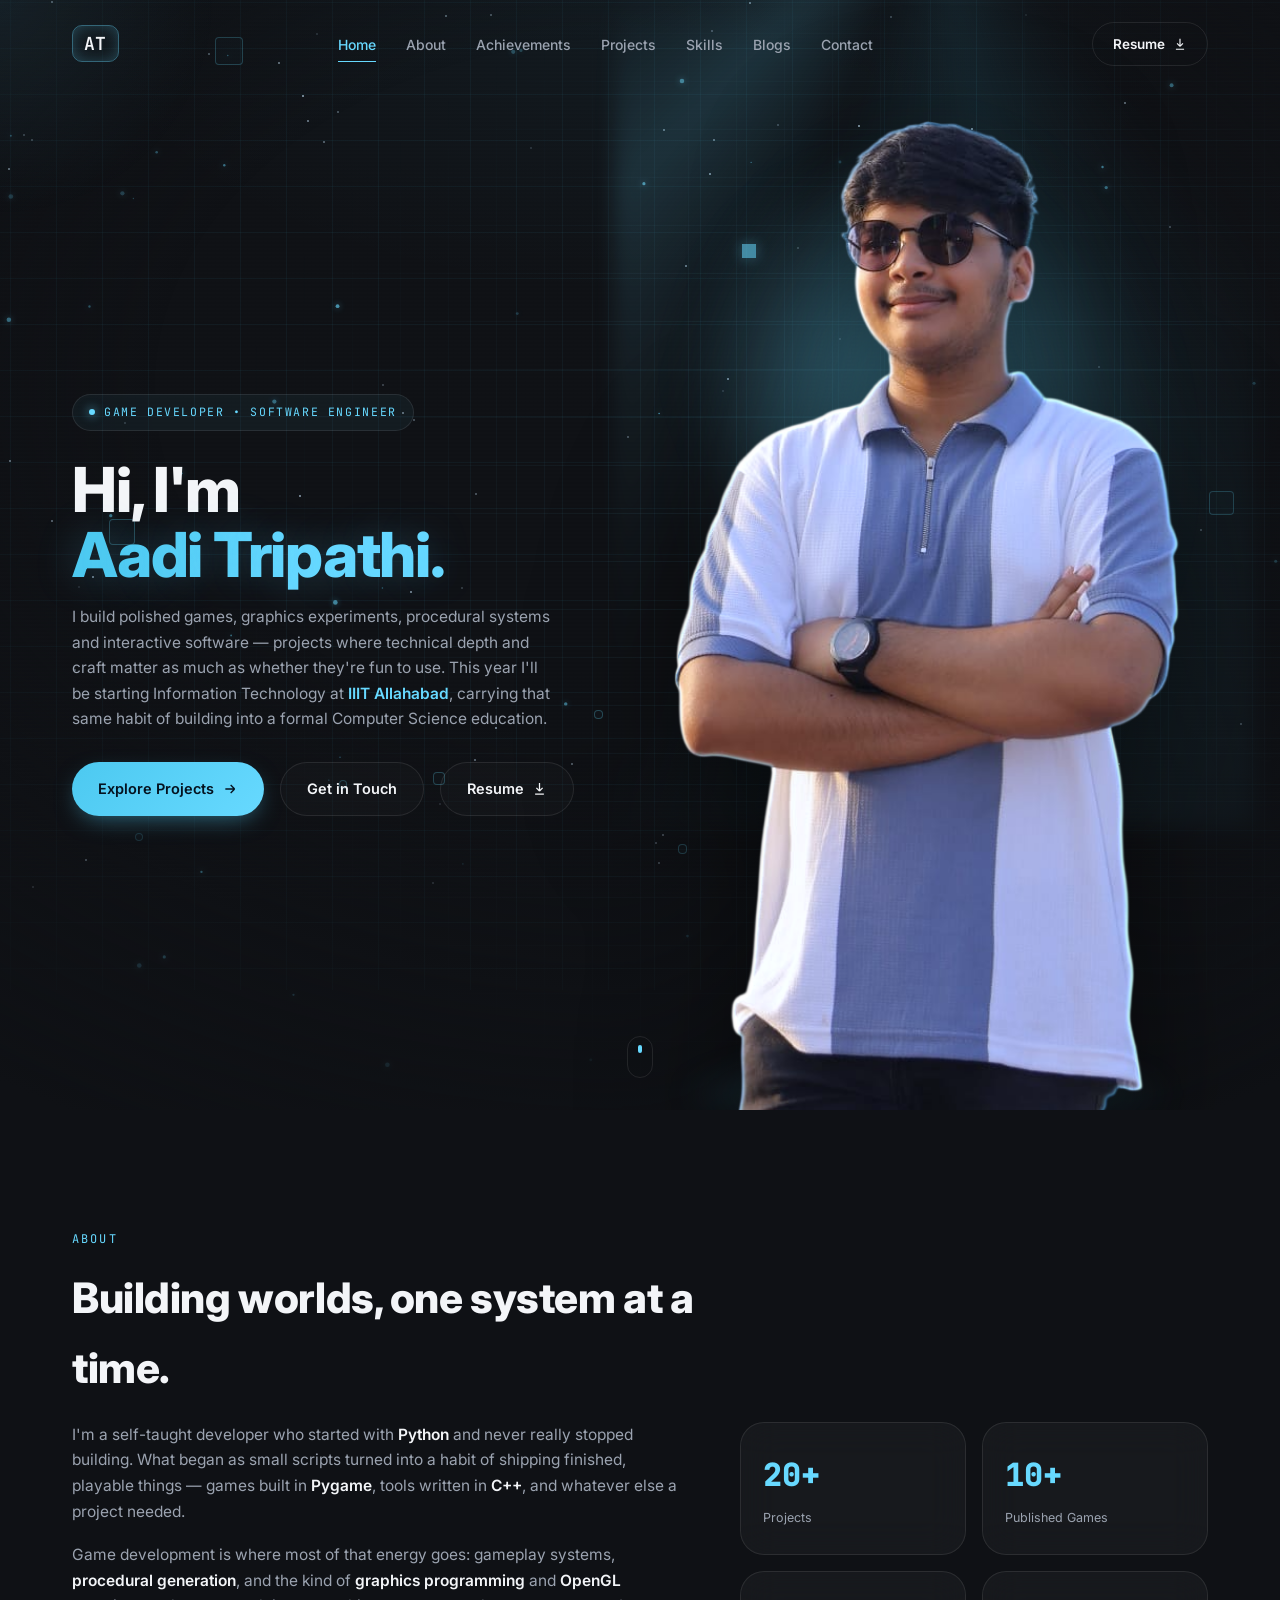
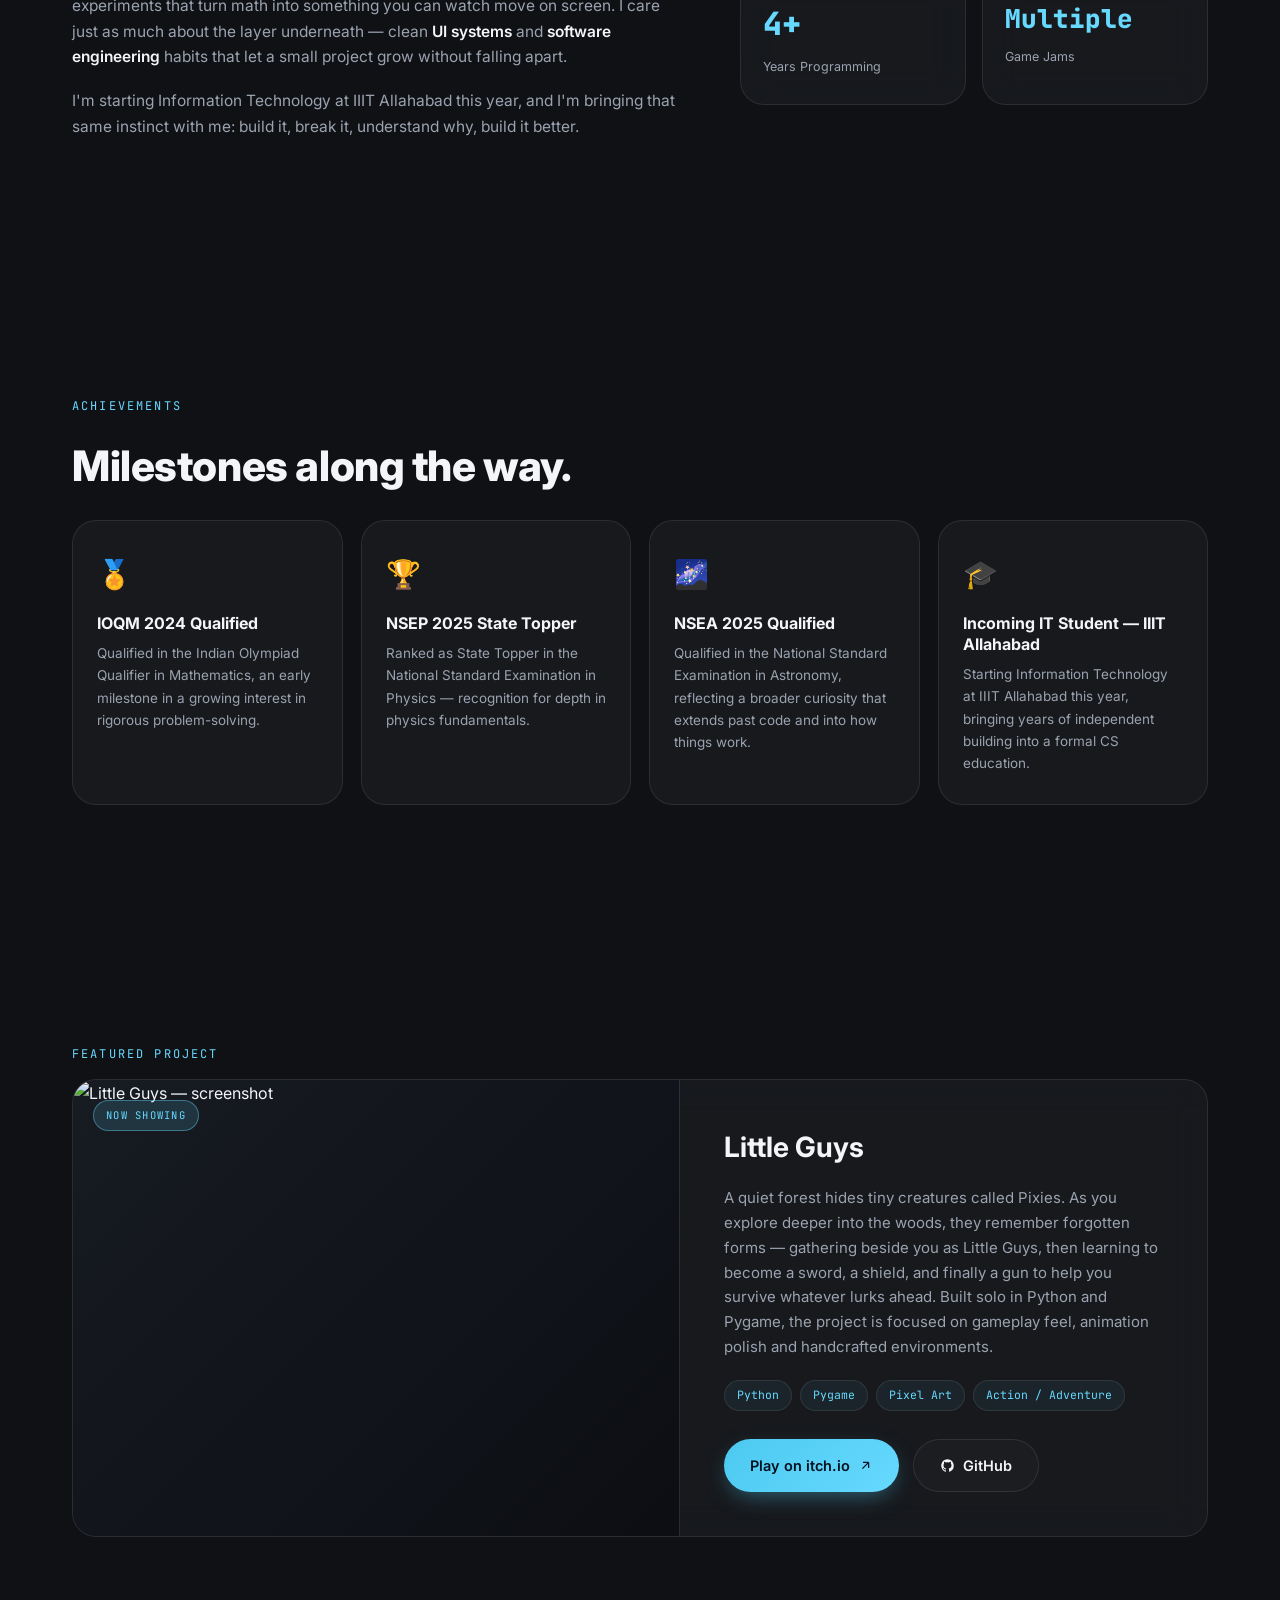
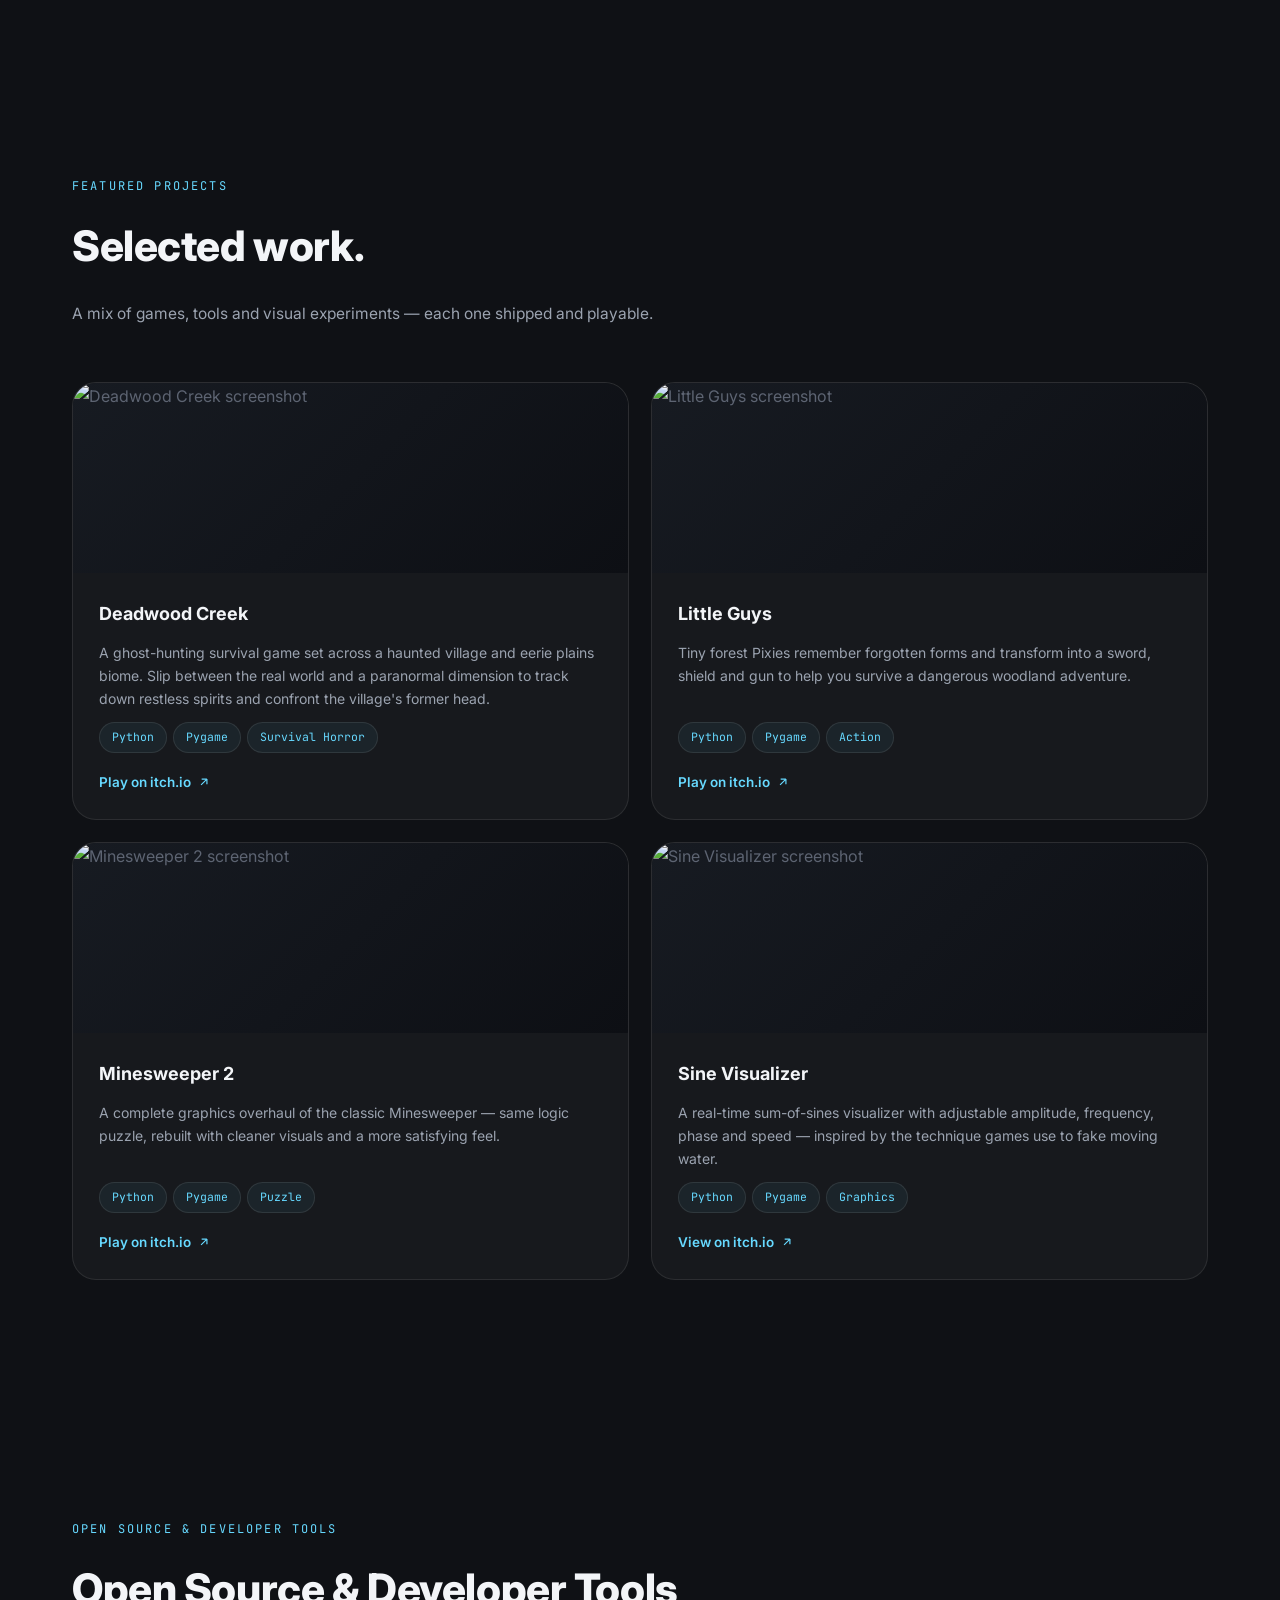
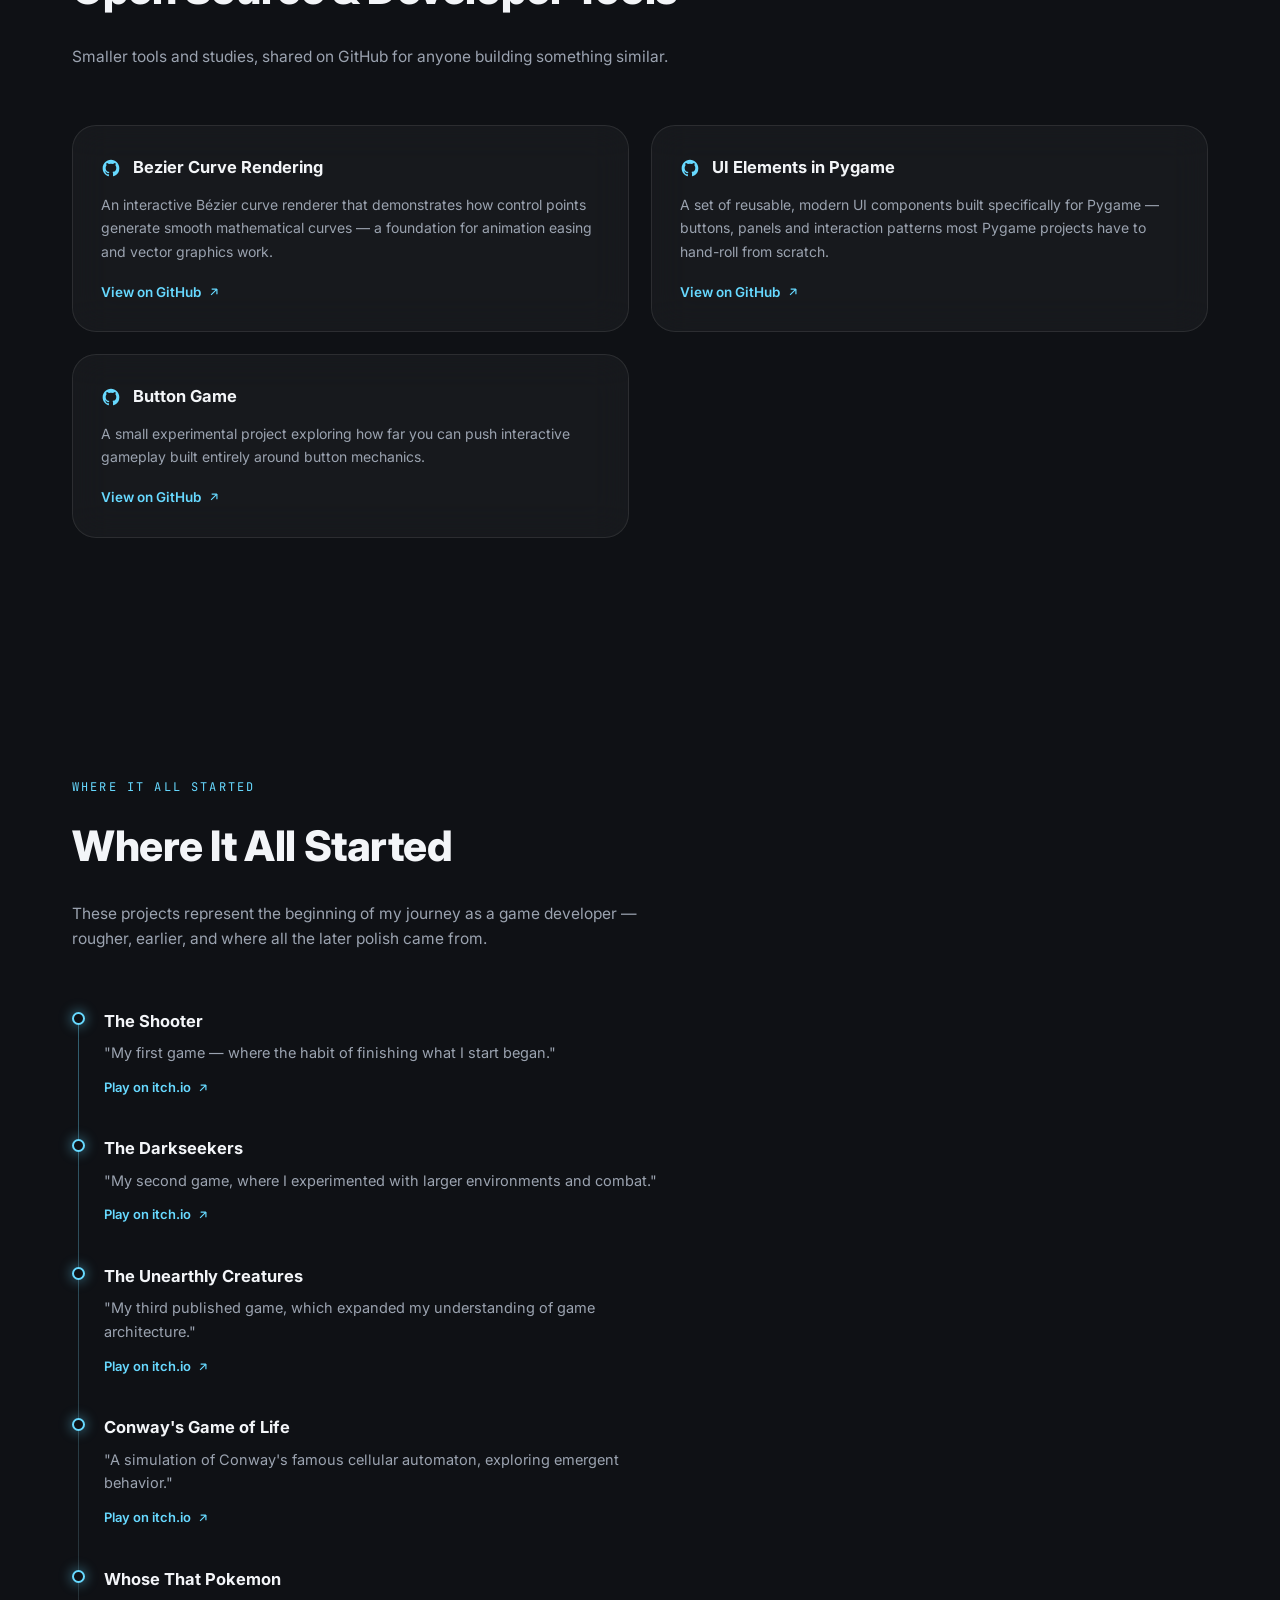
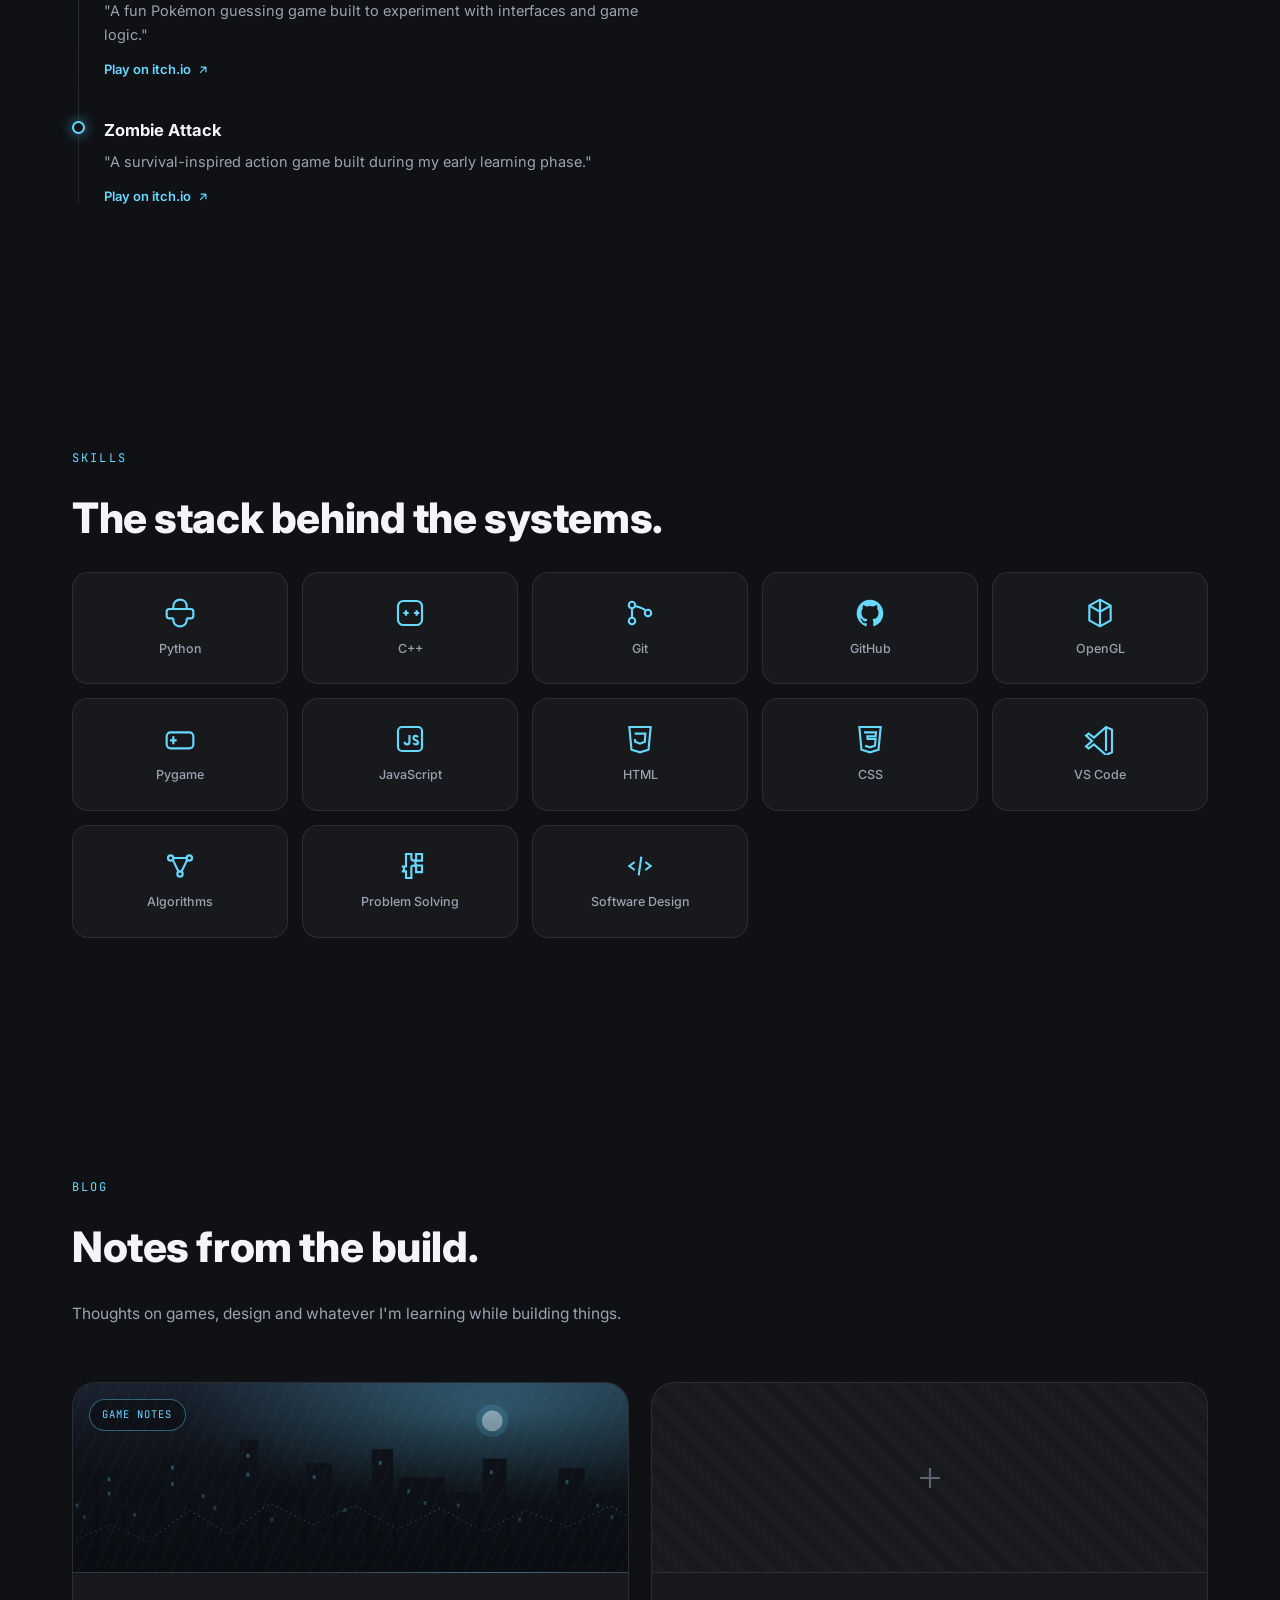
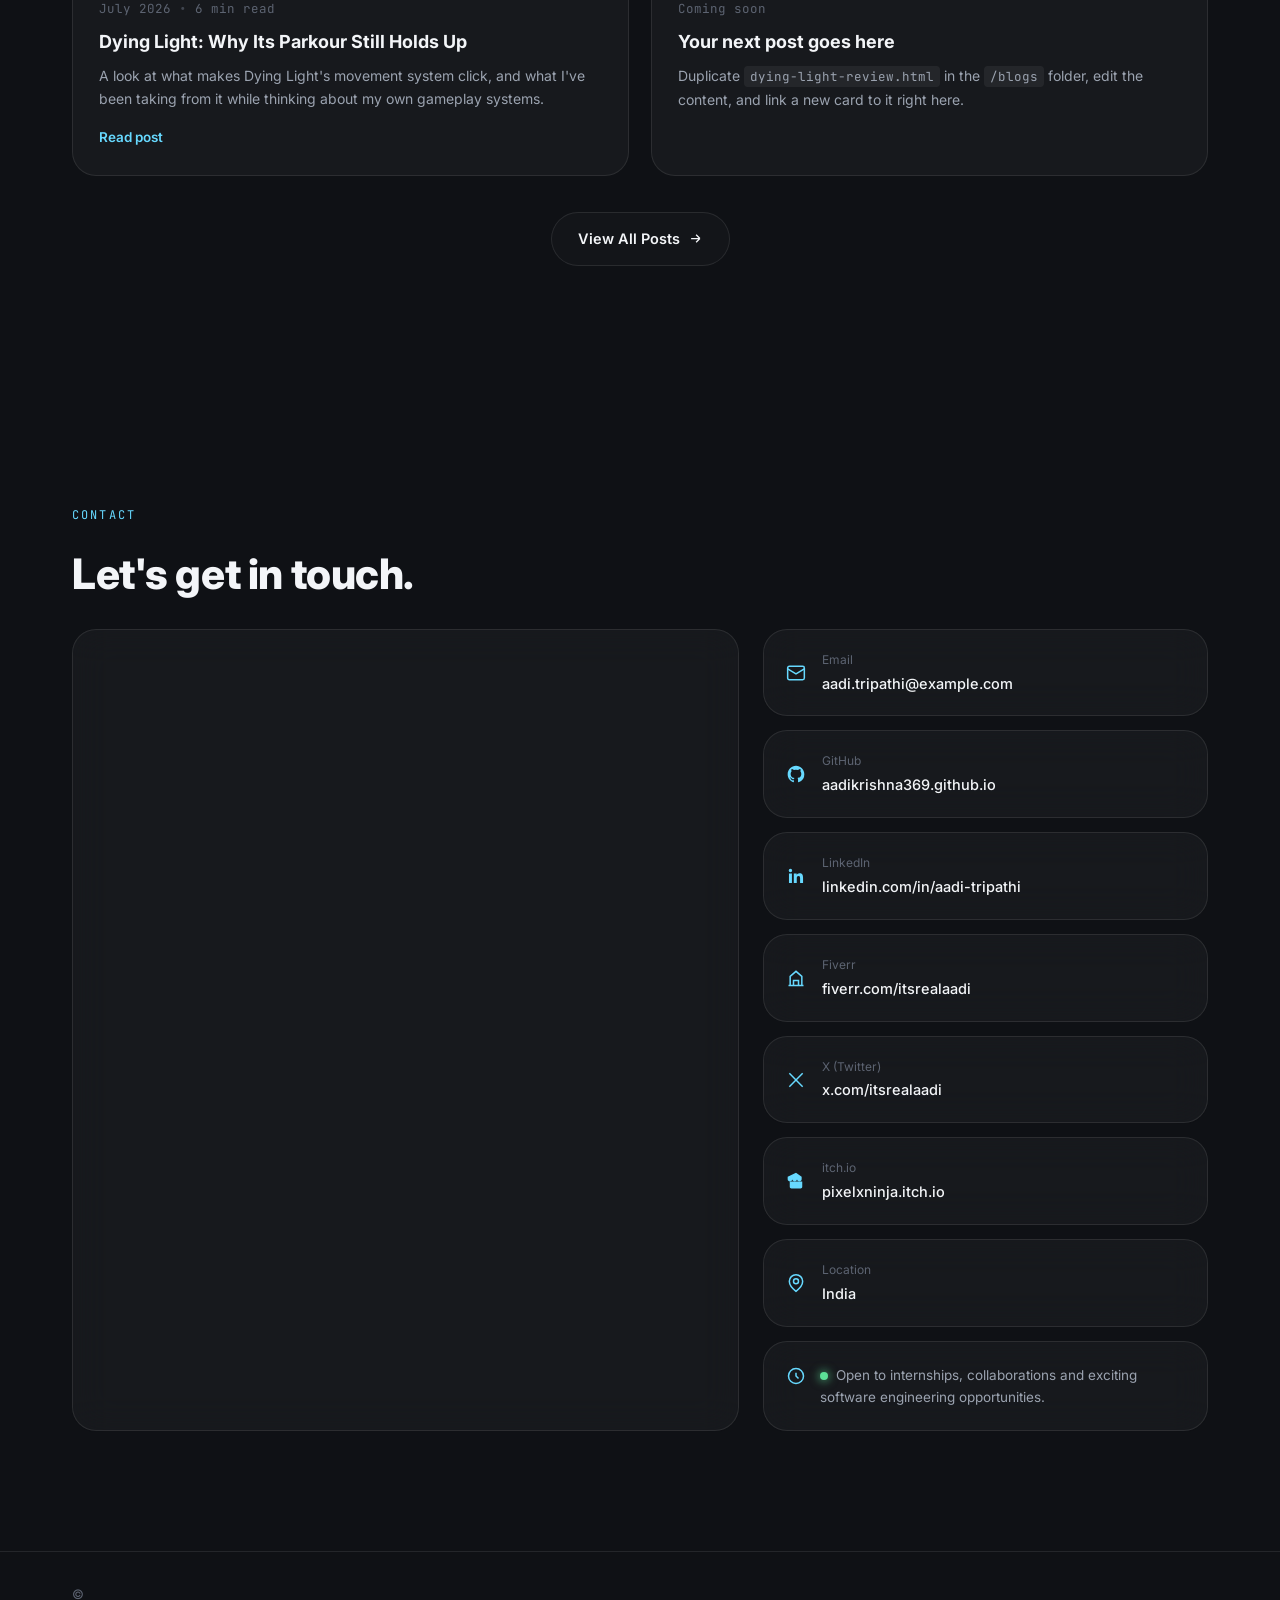
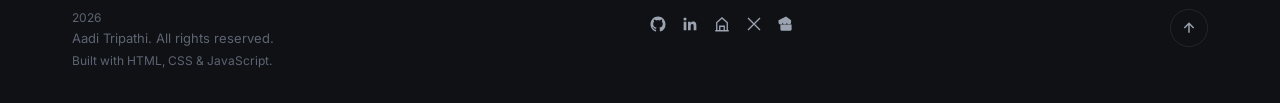
==== index.html @ ca1f007d "Update index.html" ====
<!DOCTYPE html>
<html lang="en">
<head>
<meta charset="UTF-8">
<meta name="viewport" content="width=device-width, initial-scale=1.0">
<title>Aadi Tripathi — Game Developer &amp; Software Engineer</title>
<meta name="description" content="Portfolio of Aadi Tripathi — game developer and Computer Science student at IIIT Allahabad, building games, graphics experiments and creative software.">
<link rel="preconnect" href="https://fonts.googleapis.com">
<link rel="preconnect" href="https://fonts.gstatic.com" crossorigin>
<link href="https://fonts.googleapis.com/css2?family=Inter:wght@400;500;600;700;800;900&family=JetBrains+Mono:wght@400;500&display=swap" rel="stylesheet">
<link rel="stylesheet" href="styles.css">
<link rel="icon" type="image/png" href="https://img.icons8.com/?size=100&id=IDHst7MTjBqX&format=png&color=000000">

<!-- Open Graph / Facebook / Discord / iMessage -->
<meta property="og:type" content="website">
<meta property="og:url" content="https://aadi.itstripathi.online/">
<meta property="og:title" content="Aadi's Portfolio">
<meta property="og:description" content="Aadi Krishna Tripathi's creative portfolio of polished games and graphics experiments">
<meta property="og:image" content="https://aadi.itstripathi.online/preview.png">

<!-- Twitter Cards -->
<meta name="twitter:card" content="summary_large_image">
<meta name="twitter:title" content="Aadi's Portfolio">
<meta name="twitter:description" content="Aadi Krishna Tripathi's creative portfolio of polished games and graphics experiments.">
<meta name="twitter:image" content="https://aadi.itstripathi.online/preview.png">
  
</head>
<body>

<div class="bg-layer" aria-hidden="true">
  <div class="bg-grid"></div>
  <div class="bg-stars" id="bgStars"></div>
  <div class="bg-cubes" id="bgCubes"></div>
  <div class="bg-scanlines"></div>
  <div class="bg-vignette"></div>
</div>

<div class="cursor-glow" id="cursorGlow" aria-hidden="true"></div>

<!-- NAVBAR -->
<header class="navbar" id="navbar">
  <div class="navbar-inner">
    <a href="#home" class="logo" aria-label="Aadi Tripathi — home">
      <span class="logo-mark">AT</span>
    </a>
    <nav class="nav-links" aria-label="Primary" id="navLinks">
      <a href="#home">Home</a>
      <a href="#about">About</a>
      <a href="#achievements">Achievements</a>
      <a href="#projects">Projects</a>
      <a href="#skills">Skills</a>
      <a href="#blogs">Blogs</a>
      <a href="#contact">Contact</a>
    </nav>
    <a href="#" class="btn btn-ghost resume-btn">
      <span>Resume</span>
      <svg width="14" height="14" viewBox="0 0 24 24" fill="none" stroke="currentColor" stroke-width="2"><path d="M12 3v13m0 0l-5-5m5 5l5-5M5 21h14"/></svg>
    </a>
    <button class="nav-toggle" id="navToggle" aria-label="Toggle menu" aria-expanded="false">
      <span></span><span></span><span></span>
    </button>
  </div>
</header>

<!-- HERO -->
<section class="hero" id="home">
  <div class="hero-glow-field" aria-hidden="true">
    <div class="hero-grid-focus"></div>
    <canvas id="particleCanvas"></canvas>
    <div class="light-rays"></div>
    <div class="hero-orb"></div>
    <div class="pixel-sprite" style="top:22%; left:58%;"></div>
    <div class="pixel-sprite" style="top:64%; left:82%; animation-delay:0.6s;"></div>
    <div class="pixel-sprite" style="top:40%; left:88%; animation-delay:1.2s;"></div>
    <div class="hero-vignette"></div>
  </div>

  <div class="hero-content">
    <div class="hero-text fade-up">
      <span class="badge"><span class="badge-dot"></span>GAME DEVELOPER&nbsp;&bull;&nbsp;SOFTWARE ENGINEER</span>
      <h1 class="hero-heading">
        Hi, I'm<br>
        <span class="accent-text">Aadi Tripathi.</span>
      </h1>
      <p class="hero-sub">
        I build polished games, graphics experiments, procedural systems and interactive software — projects where technical depth and craft matter as much as whether they're fun to use. This year I'll be starting Information Technology at <strong>IIIT Allahabad</strong>, carrying that same habit of building into a formal Computer Science education.
      </p>
      <div class="hero-actions">
        <a href="#projects" class="btn btn-primary magnetic">
          <span>Explore Projects</span>
          <svg width="16" height="16" viewBox="0 0 24 24" fill="none" stroke="currentColor" stroke-width="2"><path d="M5 12h14m0 0l-6-6m6 6l-6 6"/></svg>
        </a>
        <a href="#contact" class="btn btn-outline magnetic">
          <span>Get in Touch</span>
        </a>
        <a href="#" class="btn btn-outline magnetic">
          <span>Resume</span>
          <svg width="15" height="15" viewBox="0 0 24 24" fill="none" stroke="currentColor" stroke-width="2"><path d="M12 3v13m0 0l-5-5m5 5l5-5M5 21h14"/></svg>
        </a>
      </div>
    </div>

    <div class="hero-portrait fade-up" style="--delay:0.15s">
      <div class="portrait-frame">
        <img src="assets/aadi.png" alt="Aadi Tripathi" class="portrait-img">
        <div class="portrait-glow"></div>
        <div class="portrait-ground-glow"></div>
      </div>
    </div>
  </div>

  <a href="#about" class="scroll-cue" aria-label="Scroll down"><span></span></a>
</section>

<!-- ABOUT -->
<section class="section about" id="about">
  <div class="container">
    <p class="eyebrow fade-up">ABOUT</p>
    <h2 class="section-title fade-up">Building worlds, one system at a time.</h2>

    <div class="about-grid">
      <div class="about-copy fade-up">
        <p>
          I'm a self-taught developer who started with <strong>Python</strong> and never really stopped building. What began as small scripts turned into a habit of shipping finished, playable things — games built in <strong>Pygame</strong>, tools written in <strong>C++</strong>, and whatever else a project needed.
        </p>
        <p>
          Game development is where most of that energy goes: gameplay systems, <strong>procedural generation</strong>, and the kind of <strong>graphics programming</strong> and <strong>OpenGL</strong> experiments that turn math into something you can watch move on screen. I care just as much about the layer underneath — clean <strong>UI systems</strong> and <strong>software engineering</strong> habits that let a small project grow without falling apart.
        </p>
        <p>
          I'm starting Information Technology at IIIT Allahabad this year, and I'm bringing that same instinct with me: build it, break it, understand why, build it better.
        </p>
      </div>

      <div class="stats-grid">
        <div class="stat-card glass fade-up">
          <span class="stat-number" data-count="20" data-suffix="+">0</span>
          <span class="stat-label">Projects</span>
        </div>
        <div class="stat-card glass fade-up" style="--delay:0.06s">
          <span class="stat-number" data-count="10" data-suffix="+">0</span>
          <span class="stat-label">Published Games</span>
        </div>
        <div class="stat-card glass fade-up" style="--delay:0.12s">
          <span class="stat-number" data-count="4" data-suffix="+">0</span>
          <span class="stat-label">Years Programming</span>
        </div>
        <div class="stat-card glass fade-up" style="--delay:0.18s">
          <span class="stat-text">Multiple</span>
          <span class="stat-label">Game Jams</span>
        </div>
      </div>
    </div>
  </div>
</section>

<!-- ACHIEVEMENTS -->
<section class="section achievements" id="achievements">
  <div class="container">
    <p class="eyebrow fade-up">ACHIEVEMENTS</p>
    <h2 class="section-title fade-up">Milestones along the way.</h2>

    <div class="achievements-grid" id="achievementsGrid"></div>
  </div>
</section>

<!-- FEATURED PROJECT -->
<section class="section featured">
  <div class="container">
    <p class="eyebrow fade-up">FEATURED PROJECT</p>
    <div class="featured-card glass fade-up">
      <div class="featured-media">
        <img src="https://img.itch.zone/aW1nLzI4NTUyMzA1LnBuZw==/original/pImARw.png" alt="Little Guys — screenshot" class="featured-img" loading="lazy">
        <div class="featured-tag">NOW SHOWING</div>
      </div>
      <div class="featured-info">
        <h3>Little Guys</h3>
        <p>A quiet forest hides tiny creatures called Pixies. As you explore deeper into the woods, they remember forgotten forms — gathering beside you as Little Guys, then learning to become a sword, a shield, and finally a gun to help you survive whatever lurks ahead. Built solo in Python and Pygame, the project is focused on gameplay feel, animation polish and handcrafted environments.</p>
        <div class="tech-badges">
          <span class="badge-pill">Python</span>
          <span class="badge-pill">Pygame</span>
          <span class="badge-pill">Pixel Art</span>
          <span class="badge-pill">Action / Adventure</span>
        </div>
        <div class="featured-actions">
          <a href="https://pixelxninja.itch.io/little-guys" target="_blank" rel="noopener" class="btn btn-primary magnetic">
            <span>Play on itch.io</span>
            <svg width="15" height="15" viewBox="0 0 24 24" fill="none" stroke="currentColor" stroke-width="2"><path d="M7 17L17 7M17 7H8m9 0v9"/></svg>
          </a>
          <a href="https://aadikrishna369.github.io/" target="_blank" rel="noopener" class="btn btn-outline magnetic">
            <svg width="15" height="15" viewBox="0 0 24 24" fill="currentColor"><path d="M12 2C6.48 2 2 6.58 2 12.25c0 4.5 2.87 8.32 6.84 9.67.5.1.68-.22.68-.5 0-.24-.01-1.05-.01-1.9-2.78.62-3.37-1.22-3.37-1.22-.46-1.2-1.11-1.52-1.11-1.52-.9-.63.07-.62.07-.62 1 .07 1.53 1.05 1.53 1.05.89 1.56 2.34 1.11 2.91.85.09-.66.34-1.11.62-1.37-2.22-.26-4.56-1.14-4.56-5.06 0-1.12.39-2.03 1.03-2.75-.1-.26-.45-1.32.1-2.75 0 0 .84-.28 2.75 1.05a9.3 9.3 0 0 1 5 0c1.9-1.33 2.75-1.05 2.75-1.05.55 1.43.2 2.49.1 2.75.64.72 1.03 1.63 1.03 2.75 0 3.93-2.35 4.8-4.58 5.05.36.32.68.94.68 1.9 0 1.37-.01 2.48-.01 2.81 0 .28.18.61.69.5A10.02 10.02 0 0 0 22 12.25C22 6.58 17.52 2 12 2z"/></svg>
            <span>GitHub</span>
          </a>
        </div>
      </div>
    </div>
  </div>
</section>

<!-- PROJECTS -->
<section class="section projects" id="projects">
  <div class="container">
    <p class="eyebrow fade-up">FEATURED PROJECTS</p>
    <h2 class="section-title fade-up">Selected work.</h2>
    <p class="section-sub fade-up">A mix of games, tools and visual experiments — each one shipped and playable.</p>

    <div class="projects-grid" id="projectsGrid"></div>
  </div>
</section>

<!-- OPEN SOURCE -->
<section class="section open-source">
  <div class="container">
    <p class="eyebrow fade-up">OPEN SOURCE &amp; DEVELOPER TOOLS</p>
    <h2 class="section-title fade-up">Open Source &amp; Developer Tools</h2>
    <p class="section-sub fade-up">Smaller tools and studies, shared on GitHub for anyone building something similar.</p>

    <div class="oss-grid" id="ossGrid"></div>
  </div>
</section>

<!-- EARLY PROJECTS TIMELINE -->
<section class="section early-timeline">
  <div class="container">
    <p class="eyebrow fade-up">WHERE IT ALL STARTED</p>
    <h2 class="section-title fade-up">Where It All Started</h2>
    <p class="section-sub fade-up">These projects represent the beginning of my journey as a game developer — rougher, earlier, and where all the later polish came from.</p>

    <div class="timeline fade-up" id="earlyTimeline"></div>
  </div>
</section>

<!-- SKILLS -->
<section class="section skills" id="skills">
  <div class="container">
    <p class="eyebrow fade-up">SKILLS</p>
    <h2 class="section-title fade-up">The stack behind the systems.</h2>

    <div class="skills-grid" id="skillsGrid"></div>
  </div>
</section>

<!-- BLOGS -->
<section class="section blogs" id="blogs">
  <div class="container">
    <p class="eyebrow fade-up">BLOG</p>
    <h2 class="section-title fade-up">Notes from the build.</h2>
    <p class="section-sub fade-up">Thoughts on games, design and whatever I'm learning while building things.</p>

    <!--
      ============================================================
      BLOG GRID — hand-written, not JS-generated. Keep this to 2-3 posts;
      everything (including these same posts) also lives on the paginated
      /blogs/all.html page, powered by /blogs/blog-data.js.
      To add a new post:
        1. Duplicate /blogs/dying-light-review.html, rename it, edit its content.
        2. Add an entry to /blogs/blog-data.js so it shows up on all.html.
        3. Optional — only if it's one of your top 2-3: duplicate one
           <article class="blog-card"> block below and update its href,
           cover image, category, title, excerpt, date and read time.
      ============================================================
    -->
    <div class="blogs-grid">

      <!-- BLOG CARD — duplicate this whole <article> block for each new post -->
      <article class="blog-card fade-up">
        <a href="blogs/dying-light-review.html" class="blog-card-media blog-cover-nightcity">
          <img src="assets/blog-banner-dying-light.svg" alt="" loading="lazy">
          <span class="blog-card-tag">GAME NOTES</span>
        </a>
        <div class="blog-card-body">
          <div class="blog-meta">
            <span>July 2026</span><span class="blog-meta-dot">&bull;</span><span>6 min read</span>
          </div>
          <h3><a href="blogs/dying-light-review.html">Dying Light: Why Its Parkour Still Holds Up</a></h3>
          <p>A look at what makes Dying Light's movement system click, and what I've been taking from it while thinking about my own gameplay systems.</p>
          <a href="blogs/dying-light-review.html" class="project-link">Read post</a>
        </div>
      </article>

      <!-- placeholder card — delete this once you publish a second real post -->
      <article class="blog-card blog-card-ghost fade-up" style="--delay:0.08s">
        <div class="blog-card-media blog-cover-ghost">
          <svg width="34" height="34" viewBox="0 0 24 24" fill="none" stroke="currentColor" stroke-width="1.5"><path d="M12 5v14M5 12h14"/></svg>
        </div>
        <div class="blog-card-body">
          <div class="blog-meta"><span>Coming soon</span></div>
          <h3>Your next post goes here</h3>
          <p>Duplicate <code>dying-light-review.html</code> in the <code>/blogs</code> folder, edit the content, and link a new card to it right here.</p>
        </div>
      </article>

    </div>

    <div class="blogs-more fade-up">
      <a href="blogs/all.html" class="btn btn-outline magnetic">
        <span>View All Posts</span>
        <svg width="15" height="15" viewBox="0 0 24 24" fill="none" stroke="currentColor" stroke-width="2"><path d="M5 12h14m0 0l-6-6m6 6l-6 6"/></svg>
      </a>
    </div>
  </div>
</section>

<!-- CONTACT -->
<section class="section contact" id="contact">
  <div class="container">
    <p class="eyebrow fade-up">CONTACT</p>
    <h2 class="section-title fade-up">Let's get in touch.</h2>

    <div class="contact-grid">
      <div class="contact-form glass fade-up">
        <div data-customgform="cms0994x8023qwn8ba24a35yz"></div>
        <script async src="https://cdn.customgform.com/cgf.js"></script>
      </div>

      <div class="contact-info fade-up" style="--delay:0.1s">
        <a href="mailto:aadi.tripathi@example.com" class="info-item glass">
          <svg width="20" height="20" viewBox="0 0 24 24" fill="none" stroke="currentColor" stroke-width="1.8"><rect x="2" y="4" width="20" height="16" rx="2"/><path d="M2 7l10 6 10-6"/></svg>
          <div><span class="info-label">Email</span><span class="info-value">aadi.tripathi@example.com</span></div>
        </a>
        <a href="https://aadikrishna369.github.io/" target="_blank" rel="noopener" class="info-item glass">
          <svg width="20" height="20" viewBox="0 0 24 24" fill="currentColor"><path d="M12 2C6.48 2 2 6.58 2 12.25c0 4.5 2.87 8.32 6.84 9.67.5.1.68-.22.68-.5 0-.24-.01-1.05-.01-1.9-2.78.62-3.37-1.22-3.37-1.22-.46-1.2-1.11-1.52-1.11-1.52-.9-.63.07-.62.07-.62 1 .07 1.53 1.05 1.53 1.05.89 1.56 2.34 1.11 2.91.85.09-.66.34-1.11.62-1.37-2.22-.26-4.56-1.14-4.56-5.06 0-1.12.39-2.03 1.03-2.75-.1-.26-.45-1.32.1-2.75 0 0 .84-.28 2.75 1.05a9.3 9.3 0 0 1 5 0c1.9-1.33 2.75-1.05 2.75-1.05.55 1.43.2 2.49.1 2.75.64.72 1.03 1.63 1.03 2.75 0 3.93-2.35 4.8-4.58 5.05.36.32.68.94.68 1.9 0 1.37-.01 2.48-.01 2.81 0 .28.18.61.69.5A10.02 10.02 0 0 0 22 12.25C22 6.58 17.52 2 12 2z"/></svg>
          <div><span class="info-label">GitHub</span><span class="info-value">aadikrishna369.github.io</span></div>
        </a>
        <a href="https://www.linkedin.com/in/aadi-tripathi-6553ba423/" target="_blank" rel="noopener" class="info-item glass">
          <svg width="20" height="20" viewBox="0 0 24 24" fill="currentColor"><path d="M20.45 20.45h-3.55v-5.57c0-1.33-.02-3.03-1.85-3.03-1.86 0-2.14 1.45-2.14 2.94v5.66H9.36V9h3.41v1.56h.05c.48-.9 1.64-1.85 3.38-1.85 3.6 0 4.27 2.37 4.27 5.46v6.28zM5.34 7.43a2.07 2.07 0 1 1 0-4.14 2.07 2.07 0 0 1 0 4.14zM3.56 20.45h3.56V9H3.56v11.45z"/></svg>
          <div><span class="info-label">LinkedIn</span><span class="info-value">linkedin.com/in/aadi-tripathi</span></div>
        </a>
        <a href="https://www.fiverr.com/itsrealaadi/" target="_blank" rel="noopener" class="info-item glass">
          <svg width="20" height="20" viewBox="0 0 24 24" fill="none" stroke="currentColor" stroke-width="1.8"><path d="M3 21h18M5 21V10l7-6 7 6v11M9 21v-6h6v6"/></svg>
          <div><span class="info-label">Fiverr</span><span class="info-value">fiverr.com/itsrealaadi</span></div>
        </a>
        <a href="https://x.com/itsrealaadi" target="_blank" rel="noopener" class="info-item glass">
          <svg width="20" height="20" viewBox="0 0 24 24" fill="none" stroke="currentColor" stroke-width="1.8"><path d="M4 4l16 16M20 4L4 20"/></svg>
          <div><span class="info-label">X (Twitter)</span><span class="info-value">x.com/itsrealaadi</span></div>
        </a>
        <a href="https://pixelxninja.itch.io/" target="_blank" rel="noopener" class="info-item glass">
          <svg width="20" height="20" viewBox="0 0 24 24" fill="currentColor"><path d="M12 2 2 7v3c0 1.5 1.3 2.7 2.8 2.7S7.6 11.5 7.6 10c0 1.5 1.3 2.7 2.8 2.7S13.2 11.5 13.2 10c0 1.5 1.3 2.7 2.8 2.7s2.8-1.2 2.8-2.7v-3L12 2z"/><path d="M4.5 12.5V19c0 1.1.9 2 2 2h11c1.1 0 2-.9 2-2v-6.5M9 14.5h6M9 17.5h3"/></svg>
          <div><span class="info-label">itch.io</span><span class="info-value">pixelxninja.itch.io</span></div>
        </a>
        <div class="info-item glass">
          <svg width="20" height="20" viewBox="0 0 24 24" fill="none" stroke="currentColor" stroke-width="1.8"><path d="M20 10c0 6-8 12-8 12s-8-6-8-12a8 8 0 1116 0z"/><circle cx="12" cy="10" r="3"/></svg>
          <div><span class="info-label">Location</span><span class="info-value">India</span></div>
        </div>
        <div class="availability-card glass">
          <svg width="20" height="20" viewBox="0 0 24 24" fill="none" stroke="currentColor" stroke-width="1.8"><path d="M12 8v4l3 3"/><circle cx="12" cy="12" r="9"/></svg>
          <p><span class="availability-dot"></span>Open to internships, collaborations and exciting software engineering opportunities.</p>
        </div>
      </div>
    </div>
  </div>
</section>

<!-- FOOTER -->
<footer class="footer">
  <div class="container footer-inner">
    <p>&copy; <span id="year"></span> Aadi Tripathi. All rights reserved.<span>Built with HTML, CSS &amp; JavaScript.</span></p>
    <div class="footer-socials">
      <a href="https://aadikrishna369.github.io/" target="_blank" rel="noopener" aria-label="GitHub">
        <svg width="18" height="18" viewBox="0 0 24 24" fill="currentColor"><path d="M12 2C6.48 2 2 6.58 2 12.25c0 4.5 2.87 8.32 6.84 9.67.5.1.68-.22.68-.5 0-.24-.01-1.05-.01-1.9-2.78.62-3.37-1.22-3.37-1.22-.46-1.2-1.11-1.52-1.11-1.52-.9-.63.07-.62.07-.62 1 .07 1.53 1.05 1.53 1.05.89 1.56 2.34 1.11 2.91.85.09-.66.34-1.11.62-1.37-2.22-.26-4.56-1.14-4.56-5.06 0-1.12.39-2.03 1.03-2.75-.1-.26-.45-1.32.1-2.75 0 0 .84-.28 2.75 1.05a9.3 9.3 0 0 1 5 0c1.9-1.33 2.75-1.05 2.75-1.05.55 1.43.2 2.49.1 2.75.64.72 1.03 1.63 1.03 2.75 0 3.93-2.35 4.8-4.58 5.05.36.32.68.94.68 1.9 0 1.37-.01 2.48-.01 2.81 0 .28.18.61.69.5A10.02 10.02 0 0 0 22 12.25C22 6.58 17.52 2 12 2z"/></svg>
      </a>
      <a href="https://www.linkedin.com/in/aadi-tripathi-6553ba423/" target="_blank" rel="noopener" aria-label="LinkedIn">
        <svg width="18" height="18" viewBox="0 0 24 24" fill="currentColor"><path d="M20.45 20.45h-3.55v-5.57c0-1.33-.02-3.03-1.85-3.03-1.86 0-2.14 1.45-2.14 2.94v5.66H9.36V9h3.41v1.56h.05c.48-.9 1.64-1.85 3.38-1.85 3.6 0 4.27 2.37 4.27 5.46v6.28zM5.34 7.43a2.07 2.07 0 1 1 0-4.14 2.07 2.07 0 0 1 0 4.14zM3.56 20.45h3.56V9H3.56v11.45z"/></svg>
      </a>
      <a href="https://www.fiverr.com/itsrealaadi/" target="_blank" rel="noopener" aria-label="Fiverr">
        <svg width="18" height="18" viewBox="0 0 24 24" fill="none" stroke="currentColor" stroke-width="1.8"><path d="M3 21h18M5 21V10l7-6 7 6v11M9 21v-6h6v6"/></svg>
      </a>
      <a href="https://x.com/itsrealaadi" target="_blank" rel="noopener" aria-label="X (Twitter)">
        <svg width="18" height="18" viewBox="0 0 24 24" fill="none" stroke="currentColor" stroke-width="1.8"><path d="M4 4l16 16M20 4L4 20"/></svg>
      </a>
      <a href="https://pixelxninja.itch.io/" target="_blank" rel="noopener" aria-label="itch.io">
        <svg width="18" height="18" viewBox="0 0 24 24" fill="currentColor"><path d="M12 2 2 7v3c0 1.5 1.3 2.7 2.8 2.7S7.6 11.5 7.6 10c0 1.5 1.3 2.7 2.8 2.7S13.2 11.5 13.2 10c0 1.5 1.3 2.7 2.8 2.7s2.8-1.2 2.8-2.7v-3L12 2z"/><path d="M4.5 12.5V19c0 1.1.9 2 2 2h11c1.1 0 2-.9 2-2v-6.5M9 14.5h6M9 17.5h3"/></svg>
      </a>
    </div>
    <button class="back-to-top" id="backToTop" aria-label="Back to top">
      <svg width="16" height="16" viewBox="0 0 24 24" fill="none" stroke="currentColor" stroke-width="2.2"><path d="M12 19V5M5 12l7-7 7 7"/></svg>
    </button>
  </div>
</footer>

<script src="script.js"></script>
</body>
</html>
---- styles.css ----
/* ==========================================================================
   TOKENS — one visual identity, reused everywhere
   ========================================================================== */
:root{
  --bg:            #0F1115;
  --panel:         #171B22;
  --surface:       rgba(255,255,255,0.035);
  --surface-strong:rgba(255,255,255,0.06);
  --border:        rgba(255,255,255,0.09);
  --border-strong: rgba(103,217,255,0.4);
  --text:          #F3F5F8;
  --text-muted:    #9BA3B0;
  --text-faint:    #5D6472;
  --accent:        #4CC9F0;
  --highlight:     #67D9FF;
  --accent-soft:   rgba(76,201,240,0.14);
  --glow:          rgba(103,217,255,0.35);

  --font-body: 'Inter', -apple-system, sans-serif;
  --font-mono: 'JetBrains Mono', 'SF Mono', monospace;

  --radius-lg: 24px;
  --radius-md: 16px;
  --radius-sm: 10px;
  --ease: cubic-bezier(0.16, 1, 0.3, 1);
  --container: 1200px;
}

*{ margin:0; padding:0; box-sizing:border-box; }
html{ scroll-behavior:smooth; }

@media (prefers-reduced-motion: reduce){
  html{ scroll-behavior:auto; }
  *{ animation-duration:0.01ms !important; animation-iteration-count:1 !important; transition-duration:0.01ms !important; scroll-behavior:auto !important; }
}

body{
  background:var(--bg);
  color:var(--text);
  font-family:var(--font-body);
  line-height:1.65;
  overflow-x:hidden;
  -webkit-font-smoothing:antialiased;
}

a{ color:inherit; text-decoration:none; }
button{ font-family:inherit; cursor:pointer; border:none; background:none; color:inherit; }
img{ max-width:100%; display:block; }
ul,li{ list-style:none; }
::selection{ background:var(--accent-soft); color:var(--text); }
::-webkit-scrollbar{ width:10px; }
::-webkit-scrollbar-track{ background:var(--bg); }
::-webkit-scrollbar-thumb{ background:#242a35; border-radius:10px; }
::-webkit-scrollbar-thumb:hover{ background:var(--accent); }
.container{ max-width:var(--container); margin:0 auto; padding:0 32px; }
:focus-visible{ outline:2px solid var(--highlight); outline-offset:3px; border-radius:6px; }

/* shared background layer -- identical atmosphere behind every section */
.bg-layer{
  position:fixed; inset:0; z-index:-1; pointer-events:none;
  background:var(--bg);
}
.bg-grid{
  position:absolute; inset:-10%;
  background-image:
    linear-gradient(rgba(76,201,240,0.05) 1px, transparent 1px),
    linear-gradient(90deg, rgba(76,201,240,0.05) 1px, transparent 1px);
  background-size:46px 46px;
  animation:driftGrid 50s linear infinite;
}
@keyframes driftGrid{ from{ transform:translate(0,0); } to{ transform:translate(-46px,-46px); } }
.bg-scanlines{
  position:absolute; inset:0;
  background:repeating-linear-gradient(to bottom, rgba(255,255,255,0.012) 0px, rgba(255,255,255,0.012) 1px, transparent 2px, transparent 4px);
  opacity:0.5;
}
.bg-stars{ position:absolute; inset:0; }
.star{
  position:absolute; width:2px; height:2px; border-radius:50%;
  background:#cfe9ff; animation:twinkle 4.5s ease-in-out infinite;
}
@keyframes twinkle{ 0%,100%{ opacity:0.12; } 50%{ opacity:0.75; } }
.bg-cubes{ position:absolute; inset:0; }
.cube{
  position:absolute; border:1px solid rgba(103,217,255,0.28);
  border-radius:4px; background:rgba(76,201,240,0.025);
  animation:floatSq 10s ease-in-out infinite;
}
@keyframes floatSq{ 0%,100%{ transform:translateY(0) rotate(0deg); } 50%{ transform:translateY(-20px) rotate(8deg); } }
.bg-vignette{
  position:absolute; inset:0;
  background:radial-gradient(ellipse 80% 60% at 50% 0%, rgba(76,201,240,0.05), transparent 55%);
}

::selection{ background:var(--accent-soft); }

/* cursor glow */
.cursor-glow{
  position:fixed; top:0; left:0; width:440px; height:440px; border-radius:50%;
  background:radial-gradient(circle, rgba(103,217,255,0.08), transparent 70%);
  pointer-events:none; z-index:2; transform:translate(-50%,-50%);
  will-change:transform;
}

/* ==========================================================================
   SHARED
   ========================================================================== */
.glass{
  background:var(--surface);
  border:1px solid var(--border);
  backdrop-filter:blur(18px);
  -webkit-backdrop-filter:blur(18px);
  border-radius:var(--radius-lg);
}
.eyebrow{
  font-family:var(--font-mono); font-size:12px; letter-spacing:0.18em;
  color:var(--highlight); margin-bottom:14px; display:block;
}
.section-title{
  font-size:clamp(28px, 4vw, 42px); font-weight:800; letter-spacing:-0.01em;
  margin-bottom:20px; max-width:680px;
}
.section-sub{ color:var(--text-muted); max-width:600px; margin-bottom:56px; font-size:15.5px; }
.section{ padding:120px 0; position:relative; z-index:1; }

.btn{
  display:inline-flex; align-items:center; gap:8px;
  padding:14px 26px; border-radius:100px; font-size:14.5px; font-weight:600;
  transition:transform 0.35s var(--ease), box-shadow 0.35s var(--ease), background 0.3s, border-color 0.3s;
  position:relative; isolation:isolate; overflow:hidden; white-space:nowrap;
}
.btn-primary{
  background:linear-gradient(135deg, var(--accent), var(--highlight));
  color:#04121F; box-shadow:0 8px 24px -8px rgba(76,201,240,0.55);
}
.btn-primary:hover{ transform:translateY(-2px); box-shadow:0 14px 32px -8px rgba(103,217,255,0.65); }
.btn-outline{ border:1px solid var(--border); color:var(--text); background:rgba(255,255,255,0.02); }
.btn-outline:hover{ border-color:var(--border-strong); background:rgba(103,217,255,0.06); transform:translateY(-2px); }
.btn-ghost{ border:1px solid var(--border); color:var(--text); padding:10px 20px; font-size:13.5px; }
.btn-ghost:hover{ border-color:var(--border-strong); background:rgba(103,217,255,0.06); }
.btn::after{
  content:''; position:absolute; inset:0;
  background:radial-gradient(circle, rgba(255,255,255,0.35), transparent 60%);
  opacity:0; transform:scale(0); transition:opacity 0.5s, transform 0.5s; z-index:-1;
}
.btn.rippling::after{ opacity:1; transform:scale(2.4); }

.badge-pill{
  font-family:var(--font-mono); font-size:11.5px; padding:5px 12px; border-radius:100px;
  border:1px solid var(--border); color:var(--highlight); background:rgba(103,217,255,0.06);
}

/* ==========================================================================
   NAVBAR
   ========================================================================== */
.navbar{
  position:fixed; top:0; left:0; right:0; z-index:100; padding:22px 0;
  transition:padding 0.4s var(--ease), background 0.4s var(--ease), border-color 0.4s var(--ease);
  border-bottom:1px solid transparent;
}
.navbar.scrolled{
  padding:14px 0; background:rgba(15,17,21,0.72);
  backdrop-filter:blur(16px); -webkit-backdrop-filter:blur(16px);
  border-bottom-color:var(--border);
}
.navbar-inner{
  max-width:var(--container); margin:0 auto; padding:0 32px;
  display:flex; align-items:center; justify-content:space-between; gap:24px;
}
.logo-mark{
  font-family:var(--font-mono); font-weight:600; font-size:18px; letter-spacing:0.02em;
  color:var(--text); border:1px solid var(--border-strong); border-radius:10px;
  padding:6px 11px; box-shadow:0 0 18px -4px var(--glow) inset;
}
.nav-links{ display:flex; gap:30px; }
.nav-links a{
  font-size:14px; color:var(--text-muted); font-weight:500; position:relative; padding:4px 0;
  transition:color 0.25s;
}
.nav-links a::after{
  content:''; position:absolute; left:0; bottom:-2px; height:1px; width:0;
  background:var(--highlight); transition:width 0.3s var(--ease);
}
.nav-links a:hover{ color:var(--text); }
.nav-links a:hover::after, .nav-links a.active::after{ width:100%; }
.nav-links a.active{ color:var(--highlight); }
.nav-toggle{ display:none; flex-direction:column; gap:5px; width:26px; }
.nav-toggle span{ height:2px; background:var(--text); border-radius:2px; transition:0.3s; }

/* ==========================================================================
   HERO
   ========================================================================== */
.hero{
  position:relative; min-height:100vh; display:flex; align-items:center;
  overflow:hidden; padding-top:100px; z-index:1;
}
.hero-glow-field{ position:absolute; inset:0; z-index:0; overflow:hidden; }
.hero-grid-focus{
  position:absolute; inset:-10%;
  background-image:
    linear-gradient(rgba(103,217,255,0.07) 1px, transparent 1px),
    linear-gradient(90deg, rgba(103,217,255,0.07) 1px, transparent 1px);
  background-size:48px 48px;
  mask-image:radial-gradient(ellipse 65% 65% at 68% 50%, black 15%, transparent 72%);
}
#particleCanvas{ position:absolute; inset:0; width:100%; height:100%; }
.light-rays{
  position:absolute; top:-12%; right:2%;
  width:640px; height:960px;
  background:conic-gradient(from 200deg at 50% 0%, transparent 0deg, rgba(103,217,255,0.14) 24deg, transparent 48deg, transparent 300deg, rgba(76,201,240,0.10) 330deg, transparent 360deg);
  filter:blur(10px);
  animation:raySway 8s ease-in-out infinite;
  mix-blend-mode:screen;
}
@keyframes raySway{ 0%,100%{ opacity:0.7; transform:rotate(0deg); } 50%{ opacity:1; transform:rotate(2deg); } }
.hero-orb{
  position:absolute; top:14%; right:14%;
  width:420px; height:420px; border-radius:50%;
  background:radial-gradient(circle, rgba(103,217,255,0.30), transparent 70%);
  filter:blur(24px);
}
.pixel-sprite{
  position:absolute; width:14px; height:14px;
  background:var(--highlight); box-shadow:0 0 12px 2px var(--glow);
  opacity:0.6; animation:spriteBlink 3s steps(2) infinite;
}
@keyframes spriteBlink{ 0%,49%{ opacity:0.6; } 50%,100%{ opacity:0.15; } }
.hero-vignette{
  position:absolute; inset:0;
  background:radial-gradient(ellipse 90% 75% at 50% 35%, transparent 42%, var(--bg) 100%);
}

.hero-content{
  position:relative; z-index:2; max-width:var(--container); margin:0 auto;
  padding:0 32px; display:grid; grid-template-columns:1fr 1fr;
  gap:8px; align-items:center; width:100%;
}

.badge{
  display:inline-flex; align-items:center; gap:9px; font-family:var(--font-mono);
  font-size:11.5px; letter-spacing:0.14em; color:var(--highlight);
  border:1px solid var(--border); background:rgba(103,217,255,0.05);
  padding:8px 16px; border-radius:100px; margin-bottom:26px;
}
.badge-dot{
  width:6px; height:6px; border-radius:50%; background:var(--highlight);
  box-shadow:0 0 10px 2px var(--glow); animation:pulseDot 2s ease-in-out infinite;
}
@keyframes pulseDot{ 0%,100%{ opacity:1; } 50%{ opacity:0.35; } }

.hero-heading{
  font-size:clamp(38px, 5.6vw, 62px); font-weight:800; line-height:1.06;
  letter-spacing:-0.02em; margin-bottom:16px;
}
.accent-text{
  background:linear-gradient(100deg, var(--accent) 10%, var(--highlight) 60%);
  -webkit-background-clip:text; background-clip:text; color:transparent;
  text-shadow:0 0 40px rgba(103,217,255,0.25);
}
.hero-role{ font-size:16.5px; color:var(--text); font-weight:600; margin-bottom:18px; max-width:440px; }
.hero-role span{ color:var(--highlight); }
.hero-sub{ font-size:15.5px; color:var(--text-muted); max-width:480px; margin-bottom:30px; }
.hero-sub strong{ color:var(--highlight); font-weight:600; }
.interest-tags{ display:flex; gap:8px; flex-wrap:wrap; margin-bottom:36px; }
.hero-actions{ display:flex; gap:16px; flex-wrap:wrap; }

.hero-portrait{
  position:relative; display:flex; justify-content:center; align-items:flex-end;
  height:100%; overflow:visible;
}
.portrait-frame{
  position:relative; width:min(120%, 620px); aspect-ratio:345/642;
  margin-bottom:-40px;
}
.portrait-img{
  width:100%; height:100%; object-fit:contain; position:relative; z-index:2;
  filter:drop-shadow(0 40px 70px rgba(0,0,0,0.55));
  animation:portraitFloat 7s ease-in-out infinite;
}
@keyframes portraitFloat{ 0%,100%{ transform:translateY(0); } 50%{ transform:translateY(-12px); } }
.portrait-glow{
  position:absolute; top:2%; left:50%; transform:translateX(-50%);
  width:85%; height:65%;
  background:radial-gradient(ellipse, rgba(103,217,255,0.34), transparent 70%);
  filter:blur(32px); z-index:1;
}
.portrait-ground-glow{
  position:absolute; bottom:2%; left:50%; transform:translateX(-50%);
  width:85%; height:70px;
  background:radial-gradient(ellipse, rgba(76,201,240,0.42), transparent 75%);
  filter:blur(16px); z-index:1;
}

.scroll-cue{
  position:absolute; bottom:32px; left:50%; transform:translateX(-50%); z-index:3;
  width:26px; height:42px; border:1px solid var(--border); border-radius:16px;
  display:flex; justify-content:center; padding-top:8px;
}
.scroll-cue span{ width:4px; height:8px; border-radius:2px; background:var(--highlight); animation:scrollDot 1.8s ease-in-out infinite; }
@keyframes scrollDot{ 0%{ transform:translateY(0); opacity:1; } 70%{ transform:translateY(12px); opacity:0; } 100%{ opacity:0; } }

/* ==========================================================================
   FADE-UP REVEAL
   ========================================================================== */
.fade-up{
  opacity:0; transform:translateY(28px);
  transition:opacity 0.8s var(--ease), transform 0.8s var(--ease);
  transition-delay:var(--delay, 0s);
}
.fade-up.in-view{ opacity:1; transform:translateY(0); }

/* ==========================================================================
   ABOUT
   ========================================================================== */
.about-grid{ display:grid; grid-template-columns:1.3fr 1fr; gap:60px; align-items:start; }
.about-copy p{ color:var(--text-muted); font-size:15.5px; margin-bottom:18px; }
.about-copy strong{ color:var(--text); font-weight:600; }
.stats-grid{ display:grid; grid-template-columns:1fr 1fr; gap:16px; }
.stat-card{
  padding:26px 22px; display:flex; flex-direction:column; gap:6px;
  transition:transform 0.4s var(--ease), border-color 0.4s;
}
.stat-card:hover{ transform:translateY(-4px); border-color:var(--border-strong); }
.stat-number{ font-size:32px; font-weight:800; font-family:var(--font-mono); color:var(--highlight); }
.stat-text{ font-size:26px; font-weight:800; font-family:var(--font-mono); color:var(--highlight); }
.stat-label{ color:var(--text-muted); font-size:12.5px; }

/* ==========================================================================
   BLOG POST (article pages in /blogs/)
   ========================================================================== */
.post-hero{
  position:relative; margin-top:100px; margin-bottom:56px;
  border-radius:var(--radius-lg); overflow:hidden; border:1px solid var(--border);
  min-height:320px; display:flex; align-items:flex-end;
}
.post-hero-img{
  position:absolute; inset:0; width:100%; height:100%; object-fit:cover; z-index:0;
}
.post-hero-overlay{
  position:relative; z-index:2; padding:40px; width:100%;
  background:linear-gradient(180deg, transparent, rgba(10,12,16,0.85) 70%);
}
.post-hero .blog-card-tag{ position:static; display:inline-flex; margin-bottom:16px; }
.post-title{ font-size:clamp(28px, 4.4vw, 44px); font-weight:800; letter-spacing:-0.01em; max-width:760px; margin-bottom:14px; }
.post-meta{ display:flex; align-items:center; gap:10px; font-size:13px; color:var(--text-muted); font-family:var(--font-mono); flex-wrap:wrap; }
.post-meta-dot{ opacity:0.5; }

.post-shell{ max-width:800px; margin:0 auto; padding:0 32px 100px; }
.back-link{
  display:inline-flex; align-items:center; gap:8px; font-size:13.5px; font-weight:600;
  color:var(--text-muted); margin-bottom:32px; transition:color 0.25s, gap 0.25s;
}
.back-link:hover{ color:var(--highlight); gap:12px; }

.post-content p{ color:var(--text-muted); font-size:16.5px; line-height:1.85; margin-bottom:22px; }
.post-content p strong{ color:var(--text); font-weight:600; }
.post-content h2{ font-size:26px; font-weight:800; margin:48px 0 18px; letter-spacing:-0.01em; }
.post-content h3{ font-size:19px; font-weight:700; margin:34px 0 14px; }
.post-content ul{ margin:0 0 22px; padding-left:0; }
.post-content ul li{
  position:relative; padding-left:24px; color:var(--text-muted); font-size:16px; margin-bottom:10px; line-height:1.7;
}
.post-content ul li::before{
  content:''; position:absolute; left:0; top:9px; width:7px; height:7px; border-radius:50%;
  background:var(--highlight); box-shadow:0 0 8px 1px var(--glow);
}
.post-content blockquote{
  border-left:3px solid var(--highlight); padding:4px 0 4px 24px; margin:36px 0;
  font-size:19px; font-style:italic; color:var(--text); line-height:1.6;
}
.post-content figure{ margin:36px 0; }
.post-content figure img{
  width:100%; border-radius:var(--radius-md); border:1px solid var(--border); display:block;
}
.post-content figcaption{
  margin-top:10px; font-size:12.5px; color:var(--text-faint); text-align:center;
  font-family:var(--font-mono); letter-spacing:0.03em;
}
.post-callout{
  padding:26px 28px; margin:36px 0; display:flex; gap:16px; align-items:flex-start;
}
.post-callout svg{ color:var(--highlight); flex-shrink:0; margin-top:2px; }
.post-callout p{ margin-bottom:0; font-size:15px; }
.post-callout strong{ color:var(--text); }

.post-tags{ display:flex; gap:8px; flex-wrap:wrap; margin:44px 0 0; padding-top:28px; border-top:1px solid var(--border); }

.post-nav-footer{
  display:flex; justify-content:space-between; align-items:center; gap:16px;
  margin-top:48px; padding-top:28px; border-top:1px solid var(--border); flex-wrap:wrap;
}

@media (max-width: 640px){
  .post-hero{ margin-top:88px; min-height:240px; }
  .post-hero-overlay{ padding:24px; }
  .post-shell{ padding:0 20px 80px; }
}

/* ==========================================================================
   BLOGS
   ========================================================================== */
.blogs-grid{ display:grid; grid-template-columns:repeat(2, 1fr); gap:22px; }
.blog-card{
  border-radius:var(--radius-lg); border:1px solid var(--border); background:var(--surface);
  overflow:hidden; transition:transform 0.45s var(--ease), border-color 0.45s, box-shadow 0.45s;
  display:flex; flex-direction:column;
}
.blog-card:hover{
  transform:translateY(-6px); border-color:var(--border-strong);
  box-shadow:0 24px 48px -16px rgba(0,0,0,0.5), 0 0 0 1px rgba(103,217,255,0.15);
}
.blog-card-media{
  position:relative; height:190px; display:block; overflow:hidden;
  border-bottom:1px solid var(--border);
}
.blog-card-media img{
  position:absolute; inset:0; width:100%; height:100%; object-fit:cover;
  transition:transform 0.5s var(--ease);
}
.blog-card:hover .blog-card-media img{ transform:scale(1.05); }
.blog-card-tag{
  position:absolute; top:16px; left:16px; font-family:var(--font-mono); font-size:10.5px;
  letter-spacing:0.1em; background:rgba(10,12,16,0.55); color:var(--highlight);
  padding:6px 12px; border-radius:100px; border:1px solid var(--border-strong);
  backdrop-filter:blur(6px);
}
.blog-card-body{ padding:26px; display:flex; flex-direction:column; gap:10px; flex:1; }
.blog-meta{ display:flex; align-items:center; gap:8px; font-size:12.5px; color:var(--text-faint); font-family:var(--font-mono); }
.blog-meta-dot{ opacity:0.6; }
.blog-card-body h3{ font-size:18px; font-weight:700; line-height:1.35; }
.blog-card-body h3 a{ transition:color 0.25s; }
.blog-card-body h3 a:hover{ color:var(--highlight); }
.blog-card-body p{ color:var(--text-muted); font-size:14px; flex:1; }
.blog-card-body code{ font-family:var(--font-mono); font-size:12.5px; background:rgba(255,255,255,0.06); padding:2px 6px; border-radius:4px; }

/* original abstract cover art — no copyrighted game assets, just mood graphics */
.blog-cover-nightcity{
  background:
    radial-gradient(circle at 75% 20%, rgba(103,217,255,0.35), transparent 45%),
    linear-gradient(180deg, #1a2230 0%, #0c0e13 70%);
  position:relative;
}
.blog-cover-nightcity::before{
  content:''; position:absolute; left:0; right:0; bottom:0; height:65%;
  background:
    linear-gradient(90deg, transparent 6%, #0f1218 6% 10%, transparent 10% 18%, #10141b 18% 24%, transparent 24% 34%, #0d1016 34% 45%, transparent 45% 52%, #12151c 52% 62%, transparent 62% 72%, #0e1117 72% 80%, transparent 80% 90%, #11141a 90% 96%, transparent 96%);
  clip-path:polygon(0 40%, 6% 40%, 6% 25%, 10% 25%, 10% 45%, 18% 45%, 18% 15%, 24% 15%, 24% 50%, 34% 50%, 34% 30%, 45% 30%, 45% 55%, 52% 55%, 52% 20%, 62% 20%, 62% 48%, 72% 48%, 72% 35%, 80% 35%, 80% 60%, 90% 60%, 90% 42%, 96% 42%, 96% 100%, 0 100%);
}
.blog-cover-nightcity::after{
  content:''; position:absolute; inset:0;
  background:repeating-linear-gradient(115deg, rgba(103,217,255,0.05) 0px, rgba(103,217,255,0.05) 1px, transparent 1px, transparent 14px);
}
.blog-card-ghost{ opacity:0.75; }
.blog-cover-ghost{
  display:flex; align-items:center; justify-content:center;
  background:repeating-linear-gradient(45deg, rgba(255,255,255,0.02) 0 10px, transparent 10px 20px);
  color:var(--text-faint);
}

.blogs-more{ margin-top:36px; text-align:center; }

/* ==========================================================================
   ALL BLOG POSTS PAGE (/blogs/all.html)
   ========================================================================== */
.all-blogs-shell{ padding-top:150px; padding-bottom:110px; }
.all-blogs-shell .blogs-grid{ margin-top:8px; }
.all-blogs-empty{ color:var(--text-muted); font-size:15px; padding:40px 0; }

.blogs-pager{
  display:flex; align-items:center; justify-content:center; gap:20px;
  margin-top:52px;
}
.pager-status{ font-family:var(--font-mono); font-size:13px; color:var(--text-muted); }
.pager-btn.disabled{ opacity:0.35; pointer-events:none; }

@media (max-width: 640px){
  .all-blogs-shell{ padding-top:118px; }
  .blogs-pager{ gap:12px; }
  .pager-status{ order:3; width:100%; text-align:center; margin-top:8px; }
}

/* ==========================================================================
   BLOG PAGE FOCUS MODE
   Applies only on body.blog-page (blog post + all-posts pages): dials back
   ambient background motion so the writing itself stands out more.
   ========================================================================== */
body.blog-page .bg-stars,
body.blog-page .bg-cubes{ opacity:0.35; }
body.blog-page .bg-grid{ opacity:0.5; }

body.blog-page .post-content p{ color:var(--text); font-size:17.5px; line-height:1.95; }
body.blog-page .post-content ul li{ color:var(--text); font-size:16.5px; }

/* ==========================================================================
   ACHIEVEMENTS
   ========================================================================== */
.achievements-grid{ display:grid; grid-template-columns:repeat(4, 1fr); gap:18px; }
.achievement-card{
  padding:30px 24px; text-align:left; position:relative;
  border-radius:var(--radius-lg); border:1px solid var(--border);
  background:var(--surface); overflow:hidden;
  transition:transform 0.4s var(--ease), border-color 0.4s, box-shadow 0.4s;
}
.achievement-card::before{
  content:''; position:absolute; inset:-1px; border-radius:var(--radius-lg);
  background:linear-gradient(135deg, rgba(103,217,255,0.35), transparent 60%);
  opacity:0; transition:opacity 0.4s;
  -webkit-mask:linear-gradient(#fff 0 0) content-box, linear-gradient(#fff 0 0);
  -webkit-mask-composite:xor; mask-composite:exclude;
  padding:1px; pointer-events:none;
}
.achievement-card:hover{ transform:translateY(-5px); border-color:var(--border-strong); box-shadow:0 20px 40px -16px rgba(103,217,255,0.22); }
.achievement-card:hover::before{ opacity:1; }
.achievement-icon{ font-size:28px; margin-bottom:16px; display:block; }
.achievement-card h3{ font-size:16px; font-weight:700; margin-bottom:8px; line-height:1.3; }
.achievement-card p{ font-size:13.5px; color:var(--text-muted); }

/* ==========================================================================
   FEATURED PROJECT
   ========================================================================== */
.featured-card{ display:grid; grid-template-columns:1.15fr 1fr; overflow:hidden; transition:border-color 0.4s; }
.featured-card:hover{ border-color:var(--border-strong); }
.featured-media{
  position:relative; background:linear-gradient(135deg, var(--panel), #0c0e13);
  min-height:360px; display:flex; align-items:center; justify-content:center;
  border-right:1px solid var(--border); overflow:hidden;
}
.featured-img{
  width:100%; height:100%; object-fit:cover;
  transition:transform 0.6s var(--ease);
}
.featured-card:hover .featured-img{ transform:scale(1.04); }
.featured-placeholder{
  display:flex; flex-direction:column; align-items:center; gap:12px; color:var(--text-faint);
  font-family:var(--font-mono); font-size:12.5px; letter-spacing:0.05em;
}
.featured-tag{
  position:absolute; top:20px; left:20px; font-family:var(--font-mono); font-size:10.5px;
  letter-spacing:0.12em; background:rgba(103,217,255,0.14); color:var(--highlight);
  padding:6px 12px; border-radius:100px; border:1px solid var(--border-strong);
}
.featured-info{ padding:44px; display:flex; flex-direction:column; gap:16px; }
.featured-info h3{ font-size:28px; font-weight:700; }
.featured-info p{ color:var(--text-muted); font-size:15px; }
.tech-badges{ display:flex; gap:8px; flex-wrap:wrap; margin-top:4px; }
.featured-actions{ display:flex; gap:14px; margin-top:12px; flex-wrap:wrap; }

/* ==========================================================================
   PROJECTS / OPEN SOURCE GRIDS
   ========================================================================== */
.projects-grid, .oss-grid{ display:grid; grid-template-columns:repeat(2, 1fr); gap:22px; }
.project-card{
  border-radius:var(--radius-lg); border:1px solid var(--border); background:var(--surface);
  overflow:hidden; transition:transform 0.45s var(--ease), border-color 0.45s, box-shadow 0.45s;
  display:flex; flex-direction:column;
}
.project-card:hover{
  transform:translateY(-6px); border-color:var(--border-strong);
  box-shadow:0 24px 48px -16px rgba(0,0,0,0.5), 0 0 0 1px rgba(103,217,255,0.15);
}
.project-media{
  height:190px; background:linear-gradient(135deg, var(--panel), #0d0f14);
  position:relative; display:flex; align-items:center; justify-content:center;
  color:var(--text-faint); overflow:hidden;
}
.project-media svg{ opacity:0.5; transition:transform 0.5s var(--ease); }
.project-card:hover .project-media svg{ transform:scale(1.12) rotate(-4deg); }
.project-thumb{ width:100%; height:100%; object-fit:cover; transition:transform 0.6s var(--ease); }
.project-card:hover .project-thumb{ transform:scale(1.08); }
.project-body{ padding:26px; display:flex; flex-direction:column; gap:12px; flex:1; }
.project-body h3{ font-size:18px; font-weight:700; }
.project-body p{ color:var(--text-muted); font-size:14px; flex:1; }
.project-tags{ display:flex; gap:6px; flex-wrap:wrap; }
.project-link{
  display:inline-flex; align-items:center; gap:6px; font-size:13.5px; font-weight:600;
  color:var(--highlight); margin-top:6px; transition:gap 0.3s;
}
.project-link:hover{ gap:10px; }

.oss-card{
  padding:28px; display:flex; flex-direction:column; gap:12px;
  transition:transform 0.4s var(--ease), border-color 0.4s;
}
.oss-card:hover{ transform:translateY(-5px); border-color:var(--border-strong); }
.oss-head{ display:flex; align-items:center; gap:12px; }
.oss-head svg{ color:var(--highlight); flex-shrink:0; }
.oss-head h3{ font-size:16.5px; font-weight:700; }
.oss-card p{ color:var(--text-muted); font-size:14px; }

/* ==========================================================================
   TIMELINE (early projects + journey)
   ========================================================================== */
.timeline{ position:relative; padding-left:32px; }
.timeline::before{
  content:''; position:absolute; left:6px; top:6px; bottom:6px; width:1px;
  background:linear-gradient(to bottom, var(--border-strong), var(--border) 90%);
}
.timeline-item{ position:relative; padding-bottom:36px; }
.timeline-item:last-child{ padding-bottom:0; }
.timeline-dot{
  position:absolute; left:-32px; top:4px; width:13px; height:13px; border-radius:50%;
  background:var(--bg); border:2px solid var(--highlight);
  box-shadow:0 0 12px 2px var(--glow);
}
.timeline-item h3{ font-size:16.5px; font-weight:700; margin-bottom:6px; }
.timeline-item p{ color:var(--text-muted); font-size:14.5px; margin-bottom:8px; max-width:560px; }
.timeline-link{ font-size:13px; font-weight:600; color:var(--highlight); display:inline-flex; align-items:center; gap:5px; }

.journey-goals{ display:flex; flex-wrap:wrap; gap:10px; margin-top:20px; }

/* ==========================================================================
   SKILLS
   ========================================================================== */
.skills-grid{ display:grid; grid-template-columns:repeat(5, 1fr); gap:14px; }
.skill-card{
  padding:24px 14px; text-align:center; border-radius:var(--radius-md);
  border:1px solid var(--border); background:var(--surface);
  transition:transform 0.4s var(--ease), border-color 0.4s, box-shadow 0.4s;
  display:flex; flex-direction:column; align-items:center; gap:10px;
}
.skill-card:hover{ transform:translateY(-5px); border-color:var(--border-strong); box-shadow:0 16px 32px -12px rgba(103,217,255,0.25); }
.skill-icon{ width:32px; height:32px; display:flex; align-items:center; justify-content:center; color:var(--highlight); }
.skill-name{ font-size:12.5px; color:var(--text-muted); font-weight:500; }
.skill-card:hover .skill-name{ color:var(--text); }

/* ==========================================================================
   CONTACT
   ========================================================================== */
.contact-grid{ display:grid; grid-template-columns:1.2fr 0.8fr; gap:24px; }
.contact-form{ padding:40px; display:flex; flex-direction:column; gap:20px; }
.form-row{ display:flex; flex-direction:column; gap:8px; }
.form-row label{ font-size:13px; color:var(--text-muted); font-weight:500; }
.form-row input, .form-row textarea{
  background:rgba(255,255,255,0.03); border:1px solid var(--border); border-radius:var(--radius-sm);
  padding:13px 16px; color:var(--text); font-family:inherit; font-size:14.5px;
  transition:border-color 0.3s, background 0.3s; resize:vertical;
}
.form-row input:focus, .form-row textarea:focus{ border-color:var(--highlight); background:rgba(103,217,255,0.04); outline:none; }
.btn-send{ align-self:flex-start; margin-top:6px; }
.form-note{ font-size:13px; color:var(--highlight); min-height:18px; }

.contact-info{ display:flex; flex-direction:column; gap:14px; }
.info-item{ display:flex; align-items:center; gap:16px; padding:20px 22px; transition:transform 0.35s var(--ease), border-color 0.35s; }
.info-item[href]:hover{ transform:translateX(4px); border-color:var(--border-strong); }
.info-item svg{ color:var(--highlight); flex-shrink:0; }
.info-label{ display:block; font-size:12px; color:var(--text-faint); margin-bottom:2px; }
.info-value{ display:block; font-size:14.5px; color:var(--text); font-weight:500; }
.availability-card{ padding:22px; display:flex; gap:14px; align-items:flex-start; }
.availability-card svg{ color:var(--highlight); flex-shrink:0; margin-top:2px; }
.availability-card p{ font-size:13.5px; color:var(--text-muted); }
.availability-dot{ display:inline-block; width:8px; height:8px; border-radius:50%; background:#5CE097; box-shadow:0 0 8px 2px rgba(92,224,151,0.5); margin-right:8px; animation:pulseDot 2s ease-in-out infinite; }

/* ==========================================================================
   FOOTER
   ========================================================================== */
.footer{ border-top:1px solid var(--border); padding:32px 0; position:relative; z-index:1; }
.footer-inner{ display:flex; align-items:center; justify-content:space-between; gap:20px; flex-wrap:wrap; }
.footer-inner p{ font-size:13px; color:var(--text-faint); }
.footer-inner p span{ display:block; font-size:12px; margin-top:2px; }
.footer-socials{ display:flex; gap:14px; }
.footer-socials a{ color:var(--text-muted); transition:color 0.3s, transform 0.3s; }
.footer-socials a:hover{ color:var(--highlight); transform:translateY(-2px); }
.back-to-top{
  width:38px; height:38px; border-radius:50%; border:1px solid var(--border);
  display:flex; align-items:center; justify-content:center; color:var(--text-muted);
  transition:border-color 0.3s, color 0.3s, transform 0.3s;
}
.back-to-top:hover{ border-color:var(--border-strong); color:var(--highlight); transform:translateY(-3px); }

/* ==========================================================================
   RESPONSIVE
   ========================================================================== */
@media (max-width: 1024px){
  .about-grid, .contact-grid{ grid-template-columns:1fr; }
  .featured-card{ grid-template-columns:1fr; }
  .featured-media{ border-right:none; border-bottom:1px solid var(--border); min-height:260px; }
  .skills-grid{ grid-template-columns:repeat(4, 1fr); }
  .projects-grid, .oss-grid{ grid-template-columns:1fr 1fr; }
  .achievements-grid{ grid-template-columns:1fr 1fr; }
  .blogs-grid{ grid-template-columns:1fr 1fr; }
}
@media (max-width: 860px){
  .nav-links, .resume-btn{ display:none; }
  .nav-toggle{ display:flex; }
  .hero-content{ grid-template-columns:1fr; text-align:center; padding-top:8px; }
  .hero-text{ order:2; }
  .hero-portrait{ order:1; margin-bottom:0; }
  .hero-sub, .hero-role{ margin-left:auto; margin-right:auto; }
  .interest-tags, .hero-actions{ justify-content:center; }
  .portrait-frame{ width:min(85%, 380px); margin-bottom:-16px; }
  .stats-grid{ grid-template-columns:1fr 1fr; }
  .skills-grid{ grid-template-columns:repeat(3, 1fr); }
  .projects-grid, .oss-grid{ grid-template-columns:1fr; }
  .achievements-grid{ grid-template-columns:1fr; }
  .blogs-grid{ grid-template-columns:1fr; }
}
@media (max-width: 640px){
  .container{ padding:0 20px; }
  .section{ padding:88px 0; }
  .hero-heading{ font-size:clamp(32px, 10vw, 44px); }
  .contact-form{ padding:26px; }
  .featured-info{ padding:28px; }
  .skills-grid{ grid-template-columns:repeat(2, 1fr); }
  .timeline{ padding-left:26px; }
}

.nav-toggle.open span:nth-child(1){ transform:translateY(7px) rotate(45deg); }
.nav-toggle.open span:nth-child(2){ opacity:0; }
.nav-toggle.open span:nth-child(3){ transform:translateY(-7px) rotate(-45deg); }
.mobile-nav{
  position:fixed; top:0; right:0; height:100vh; width:min(78vw, 320px);
  background:rgba(12,14,18,0.96); backdrop-filter:blur(20px); border-left:1px solid var(--border);
  display:flex; flex-direction:column; gap:26px; padding:100px 36px;
  transform:translateX(100%); transition:transform 0.45s var(--ease); z-index:99;
}
.mobile-nav.open{ transform:translateX(0); }
.mobile-nav a{ font-size:17px; font-weight:600; color:var(--text); }
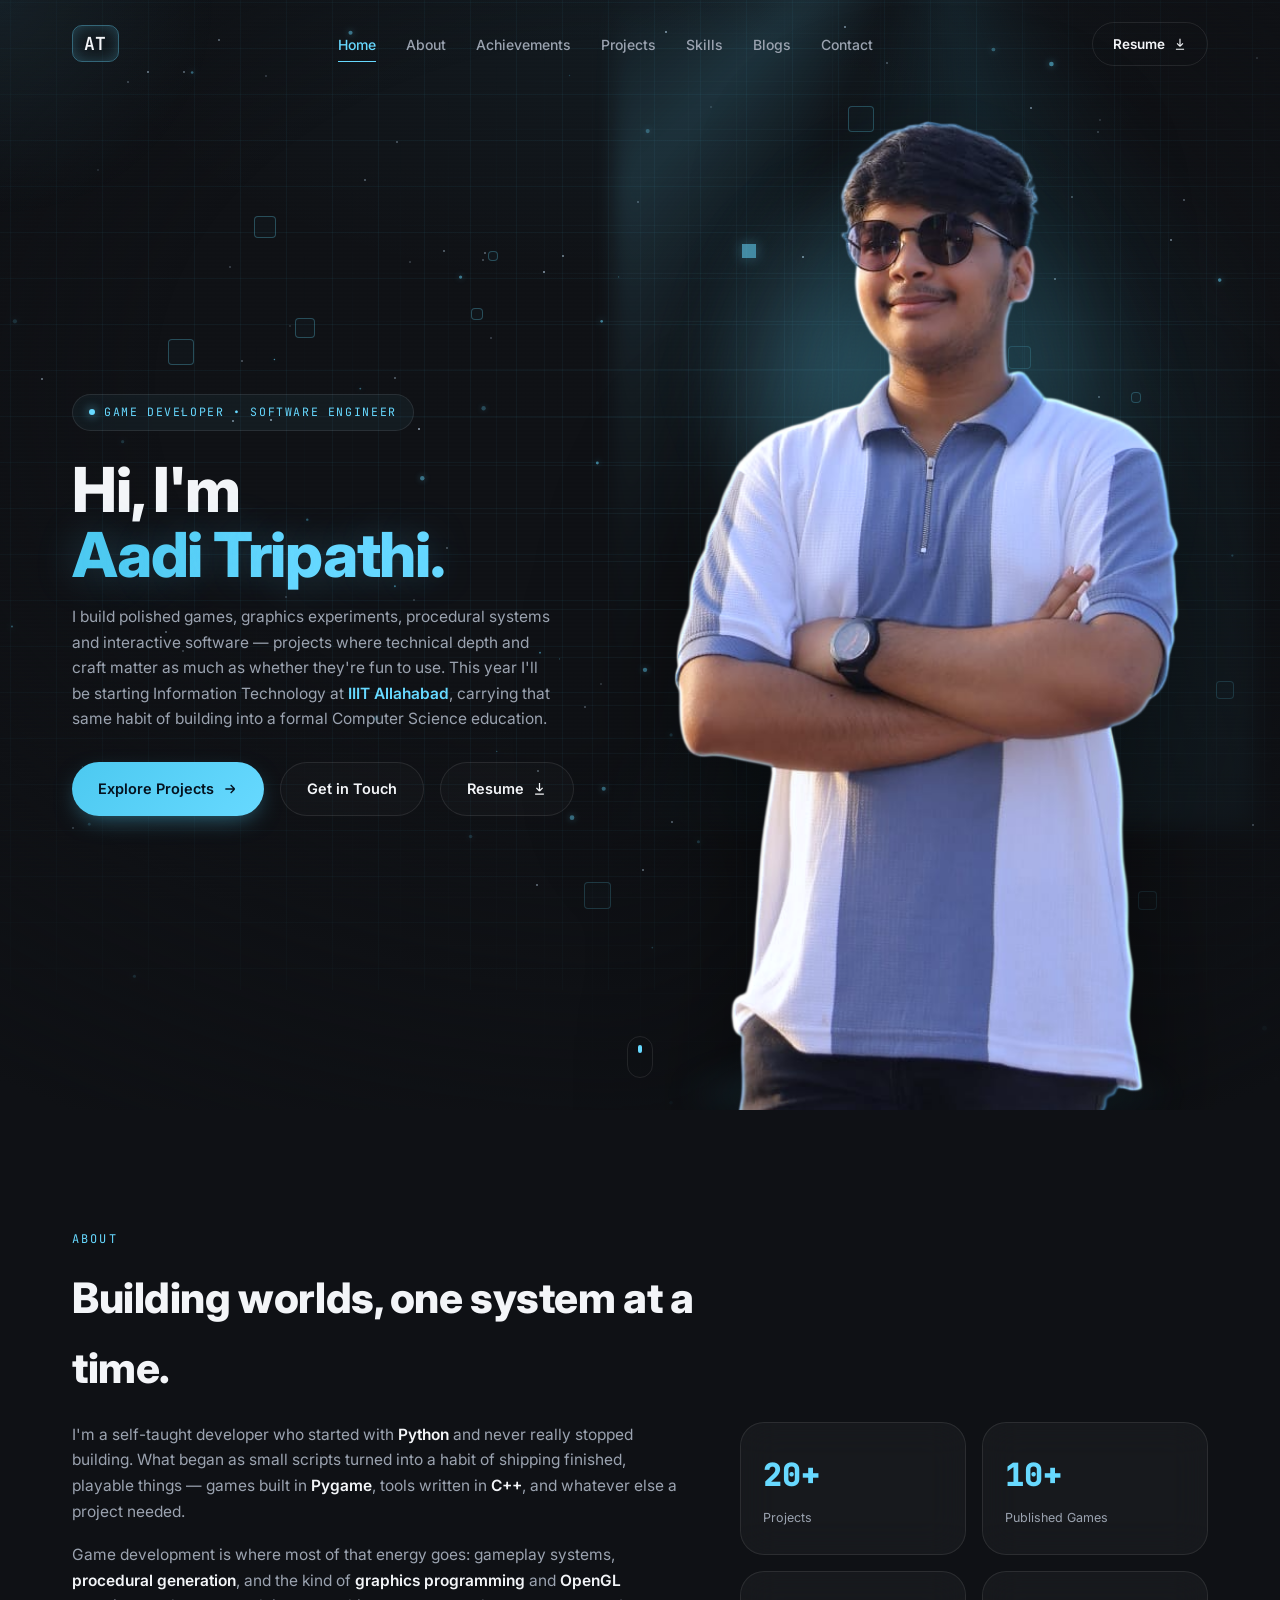
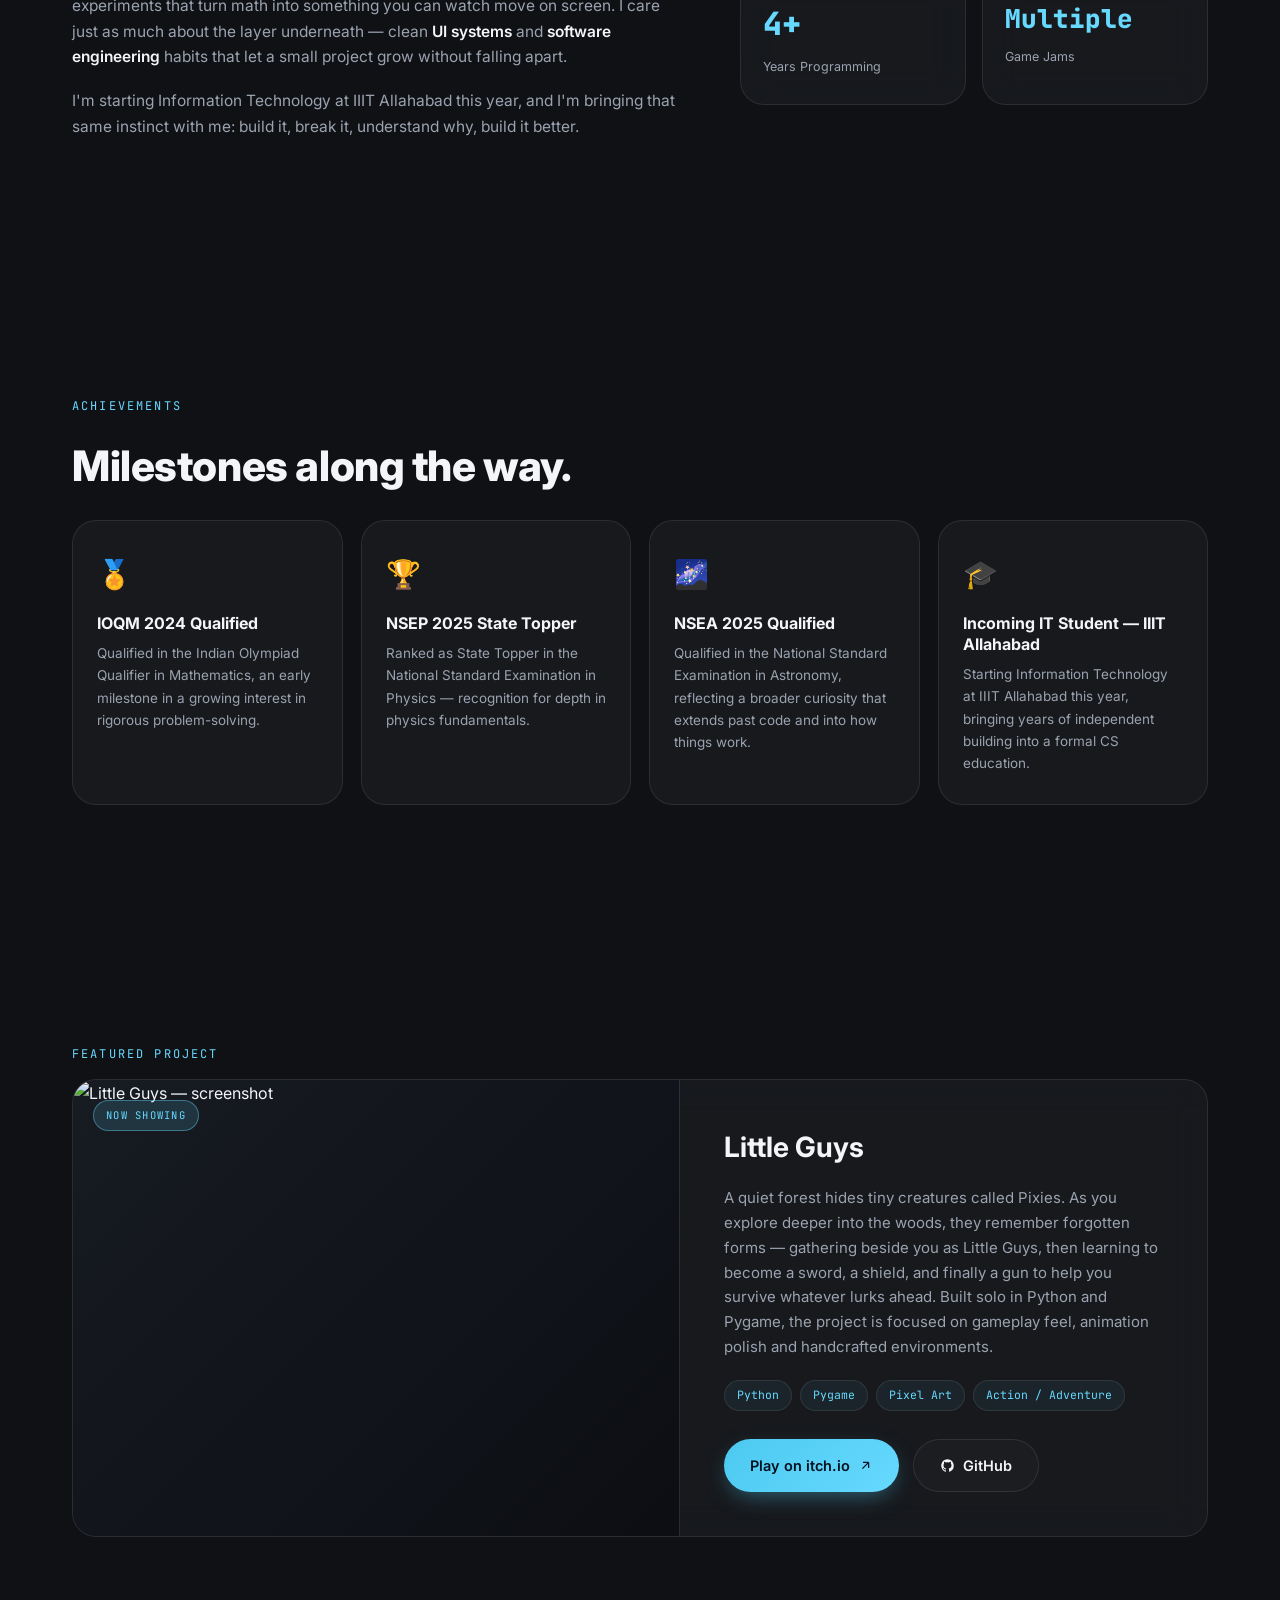
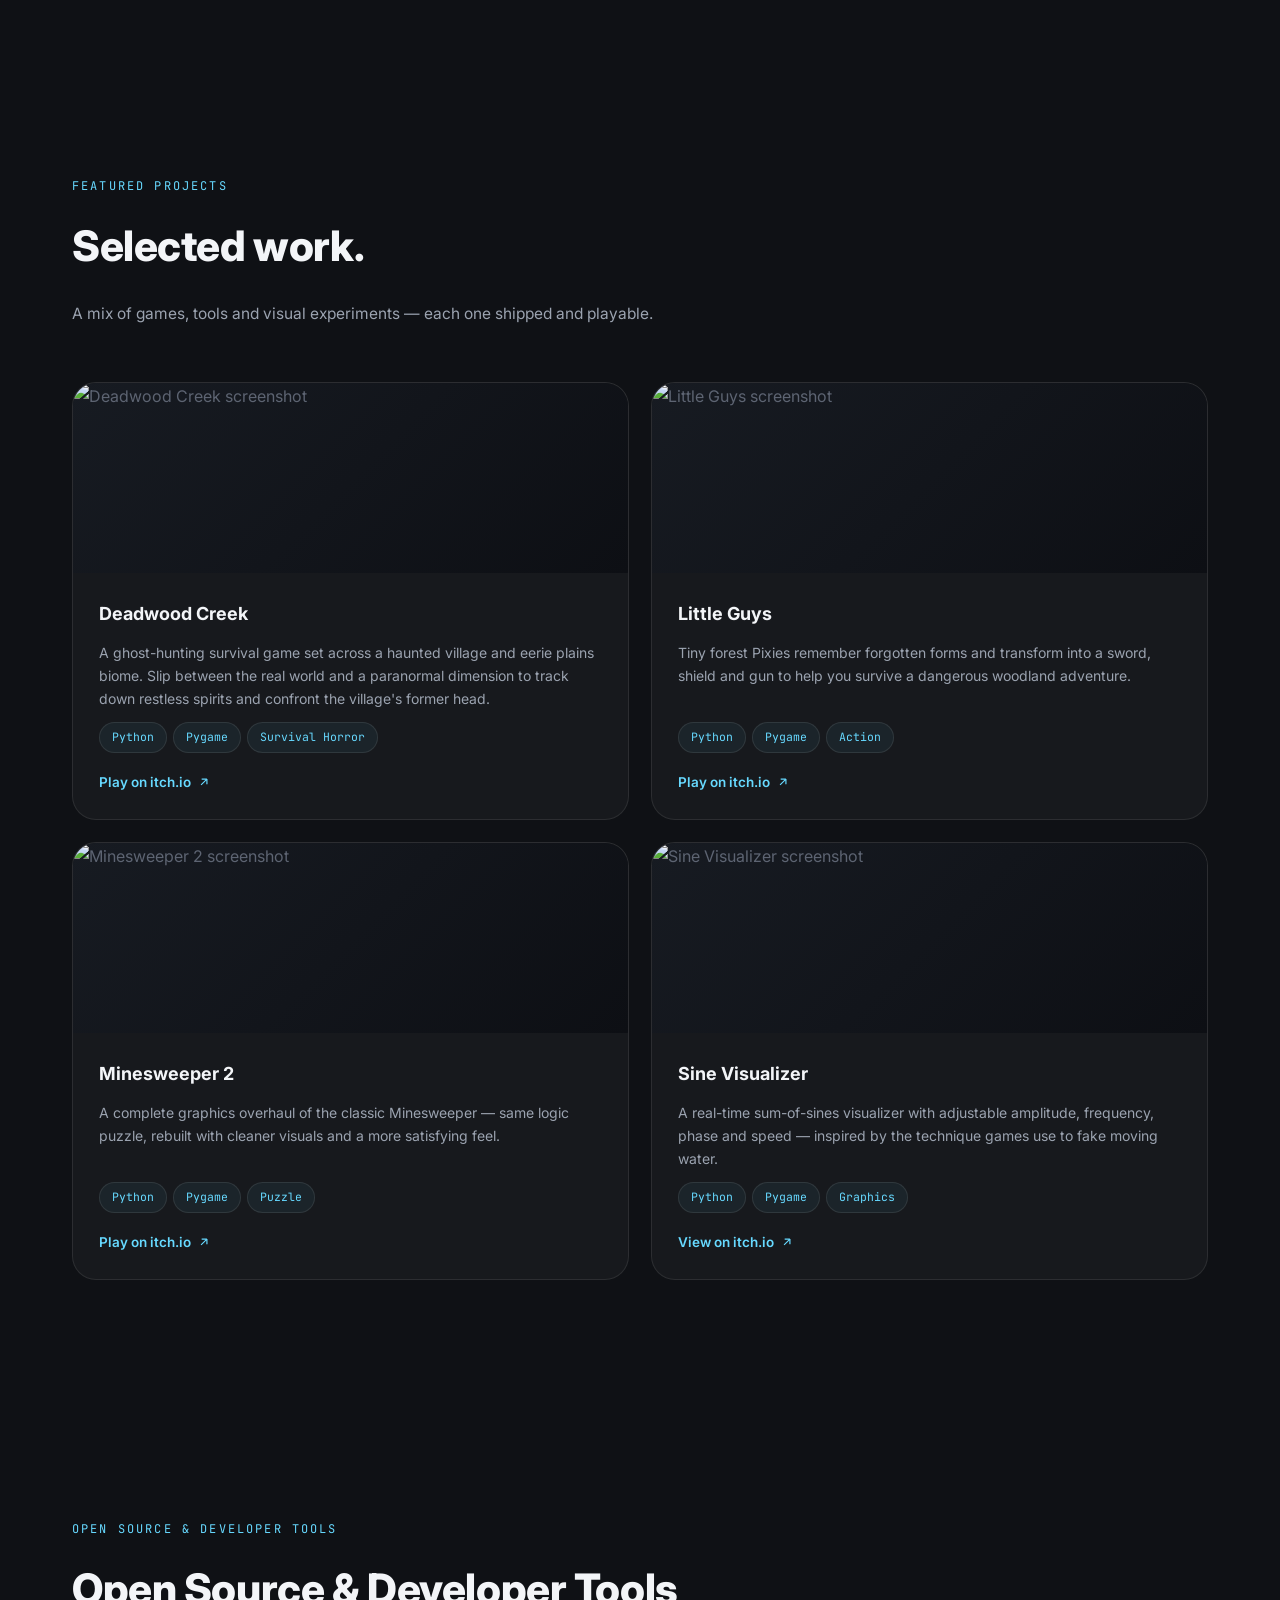
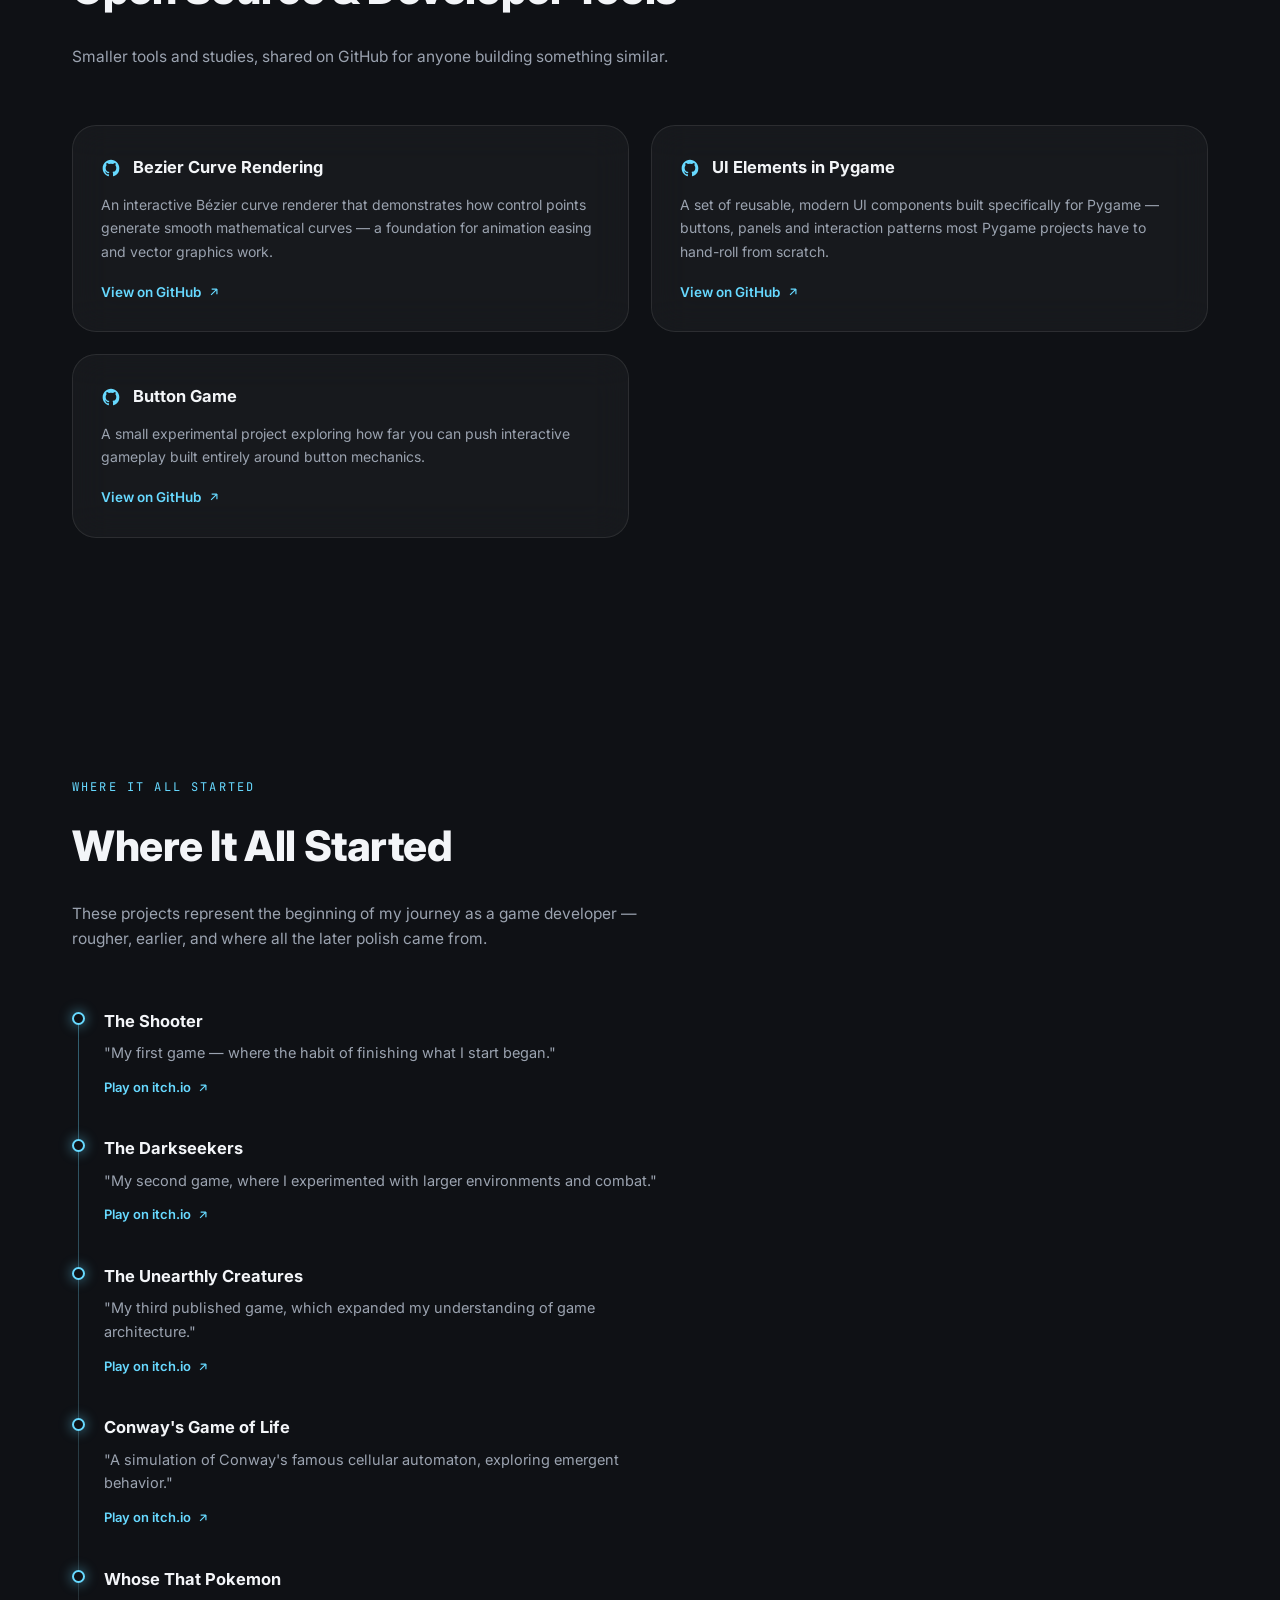
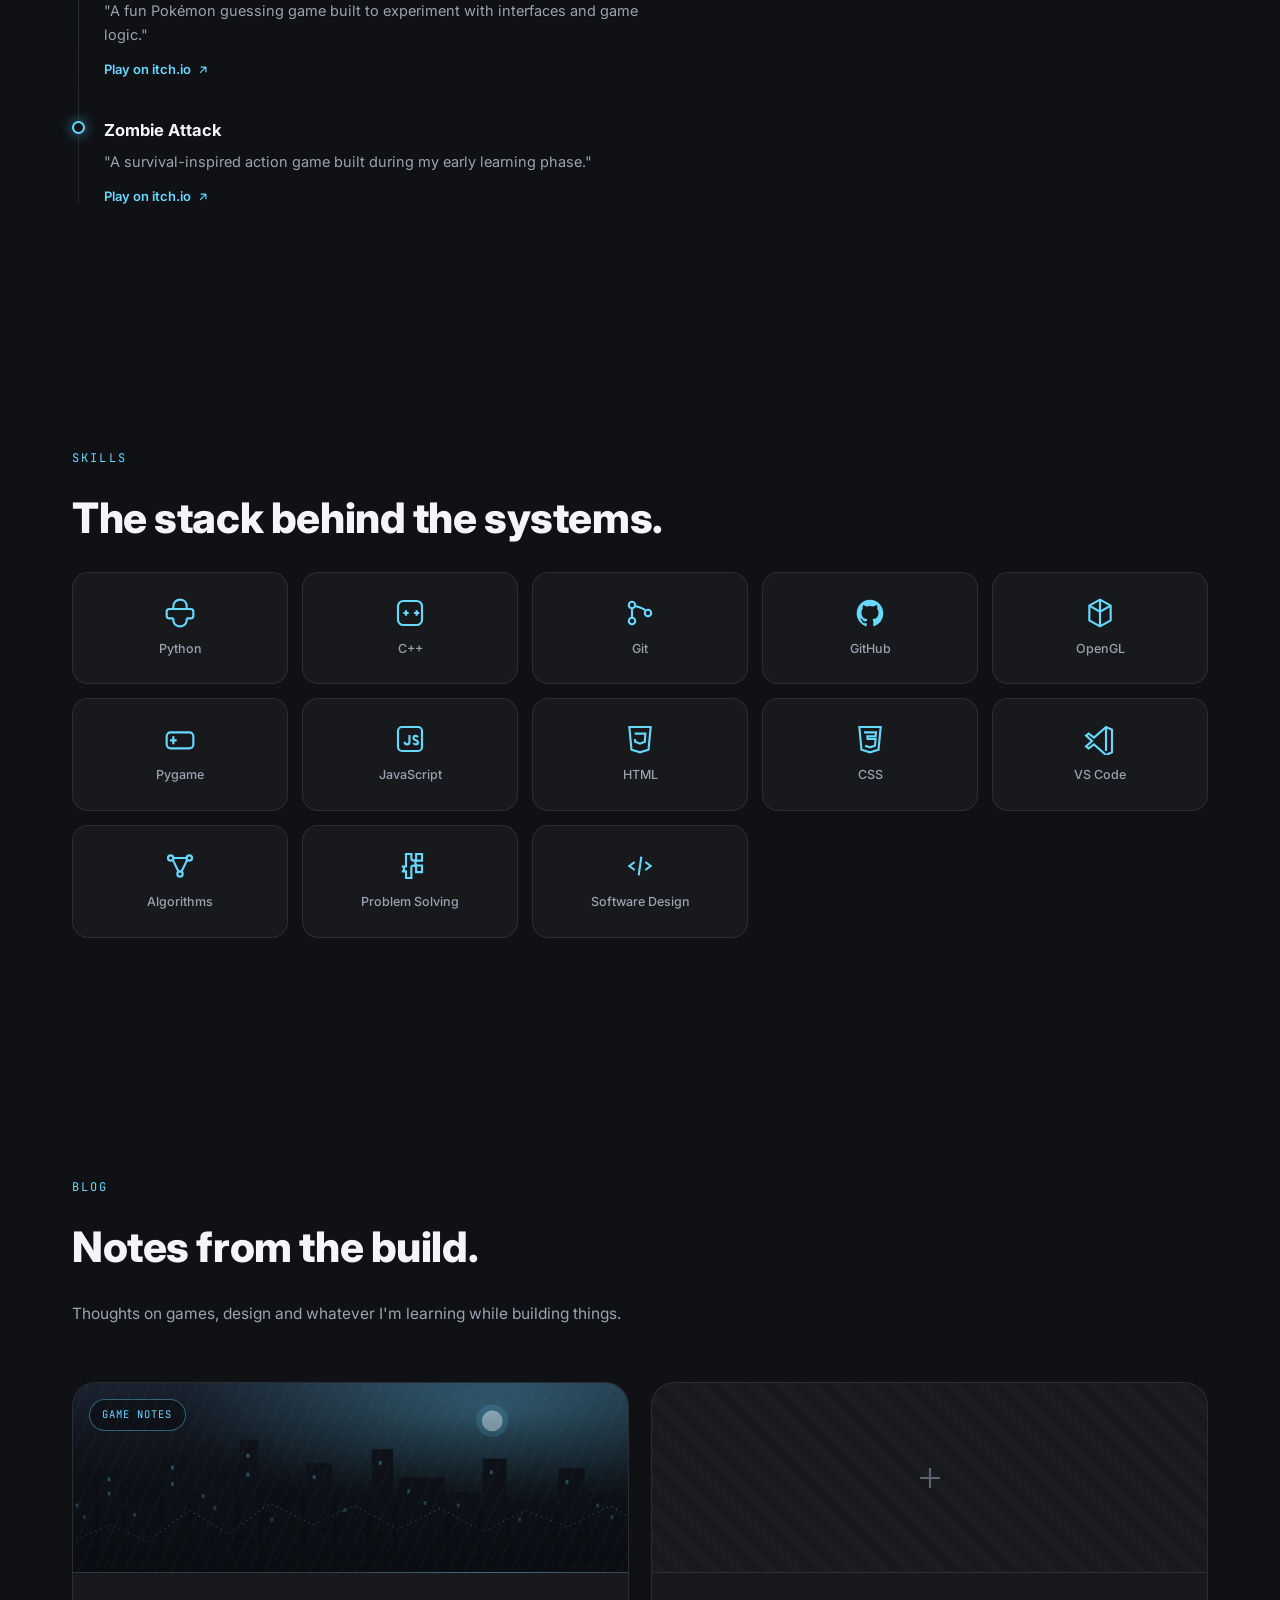
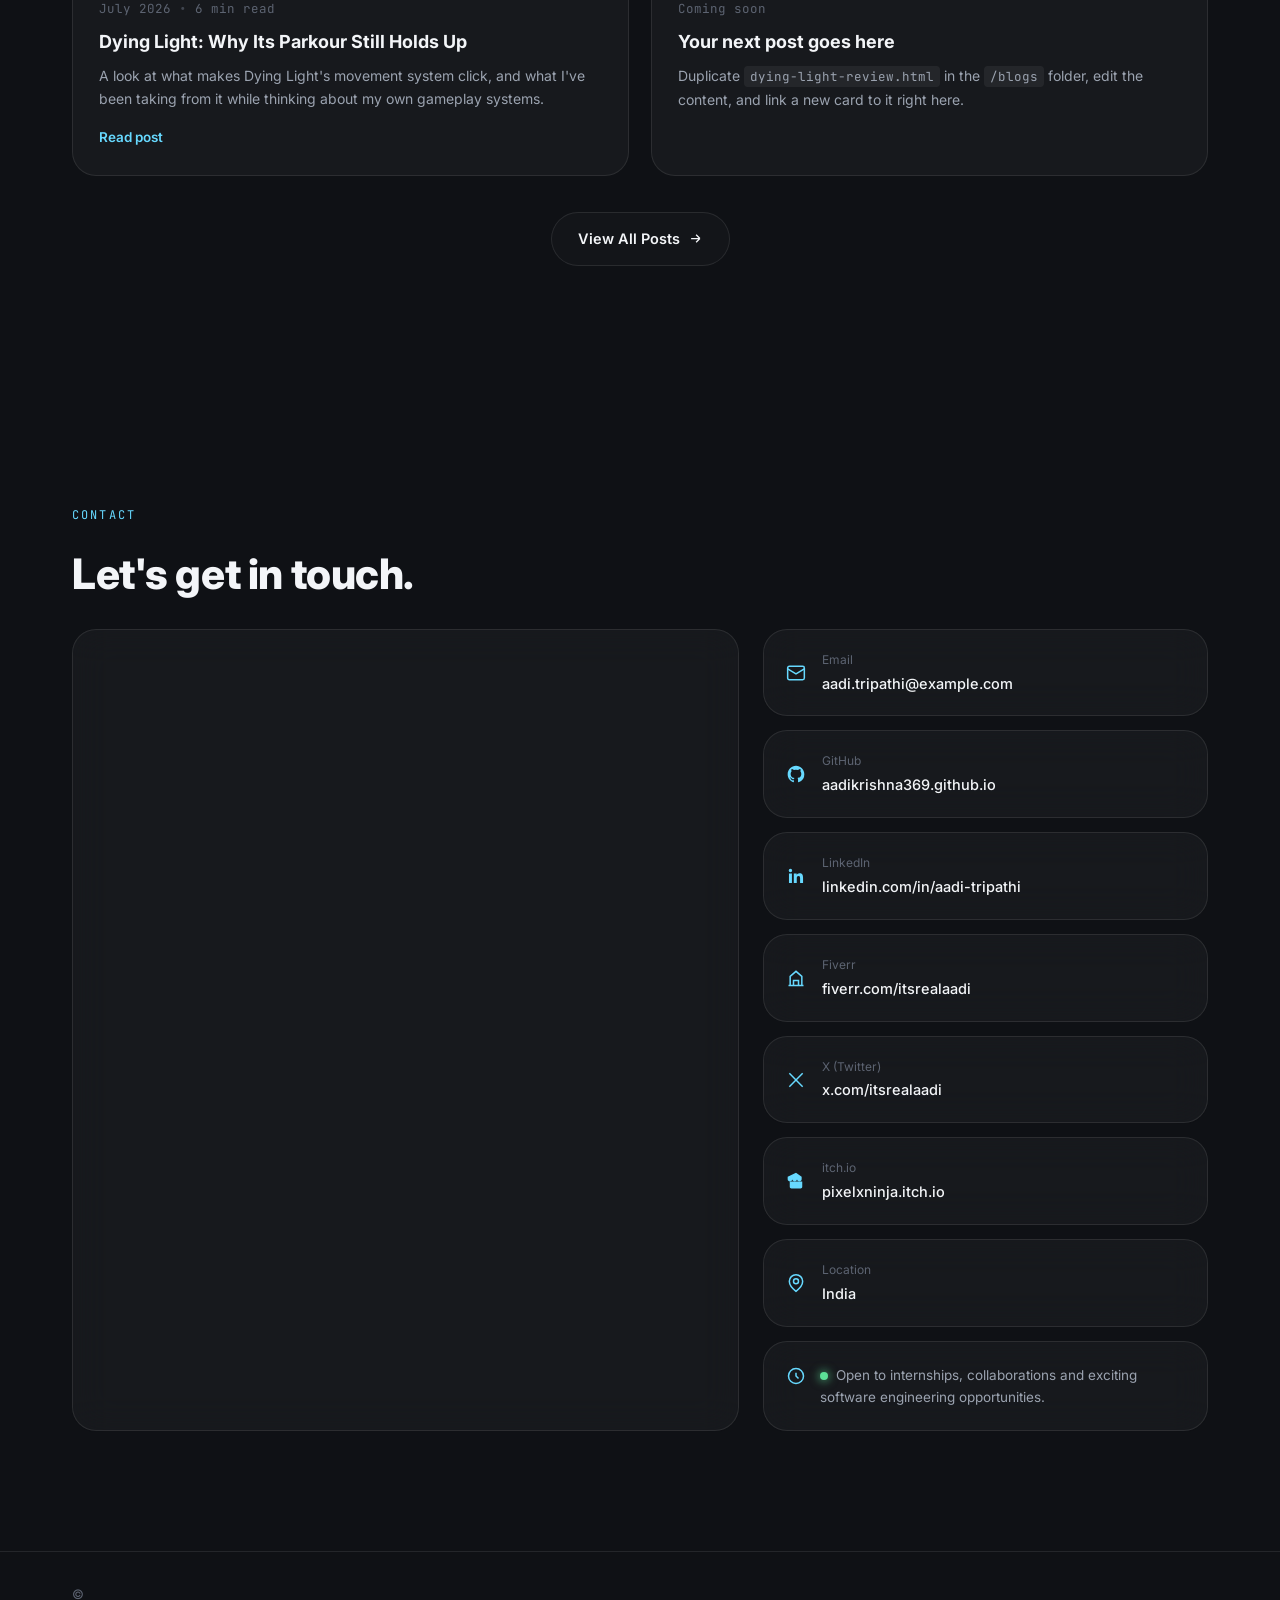
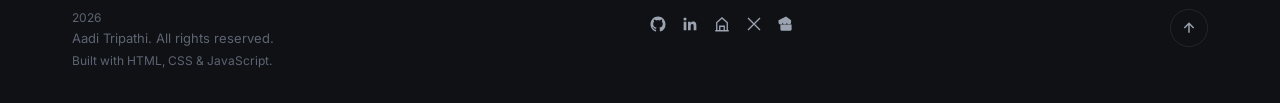
==== commit f7deae7f: "Update index.html added correct github link!" ====
--- a/index.html
+++ b/index.html
@@ -317,7 +317,7 @@
           <svg width="20" height="20" viewBox="0 0 24 24" fill="none" stroke="currentColor" stroke-width="1.8"><rect x="2" y="4" width="20" height="16" rx="2"/><path d="M2 7l10 6 10-6"/></svg>
           <div><span class="info-label">Email</span><span class="info-value">aadi.tripathi@example.com</span></div>
         </a>
-        <a href="https://aadikrishna369.github.io/" target="_blank" rel="noopener" class="info-item glass">
+        <a href="https://github.com/aadikrishna369/" target="_blank" rel="noopener" class="info-item glass">
           <svg width="20" height="20" viewBox="0 0 24 24" fill="currentColor"><path d="M12 2C6.48 2 2 6.58 2 12.25c0 4.5 2.87 8.32 6.84 9.67.5.1.68-.22.68-.5 0-.24-.01-1.05-.01-1.9-2.78.62-3.37-1.22-3.37-1.22-.46-1.2-1.11-1.52-1.11-1.52-.9-.63.07-.62.07-.62 1 .07 1.53 1.05 1.53 1.05.89 1.56 2.34 1.11 2.91.85.09-.66.34-1.11.62-1.37-2.22-.26-4.56-1.14-4.56-5.06 0-1.12.39-2.03 1.03-2.75-.1-.26-.45-1.32.1-2.75 0 0 .84-.28 2.75 1.05a9.3 9.3 0 0 1 5 0c1.9-1.33 2.75-1.05 2.75-1.05.55 1.43.2 2.49.1 2.75.64.72 1.03 1.63 1.03 2.75 0 3.93-2.35 4.8-4.58 5.05.36.32.68.94.68 1.9 0 1.37-.01 2.48-.01 2.81 0 .28.18.61.69.5A10.02 10.02 0 0 0 22 12.25C22 6.58 17.52 2 12 2z"/></svg>
           <div><span class="info-label">GitHub</span><span class="info-value">aadikrishna369.github.io</span></div>
         </a>
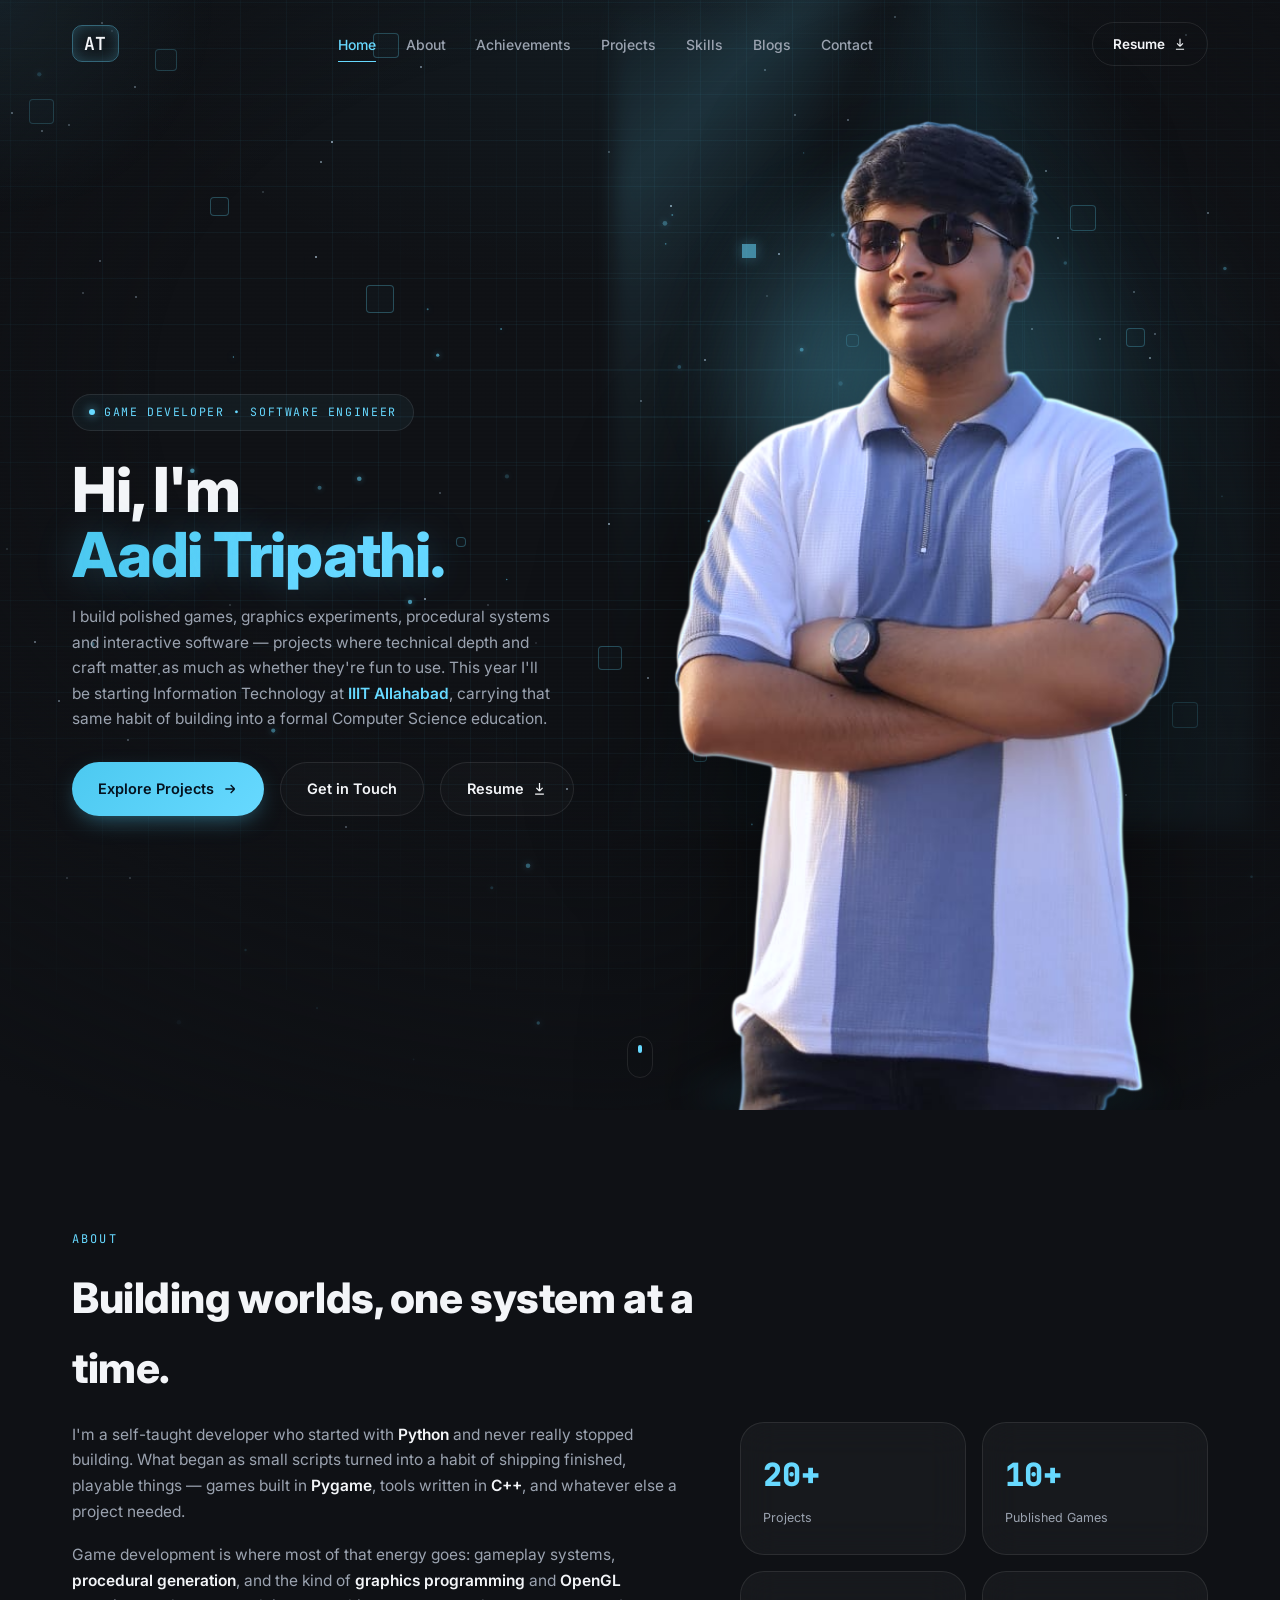
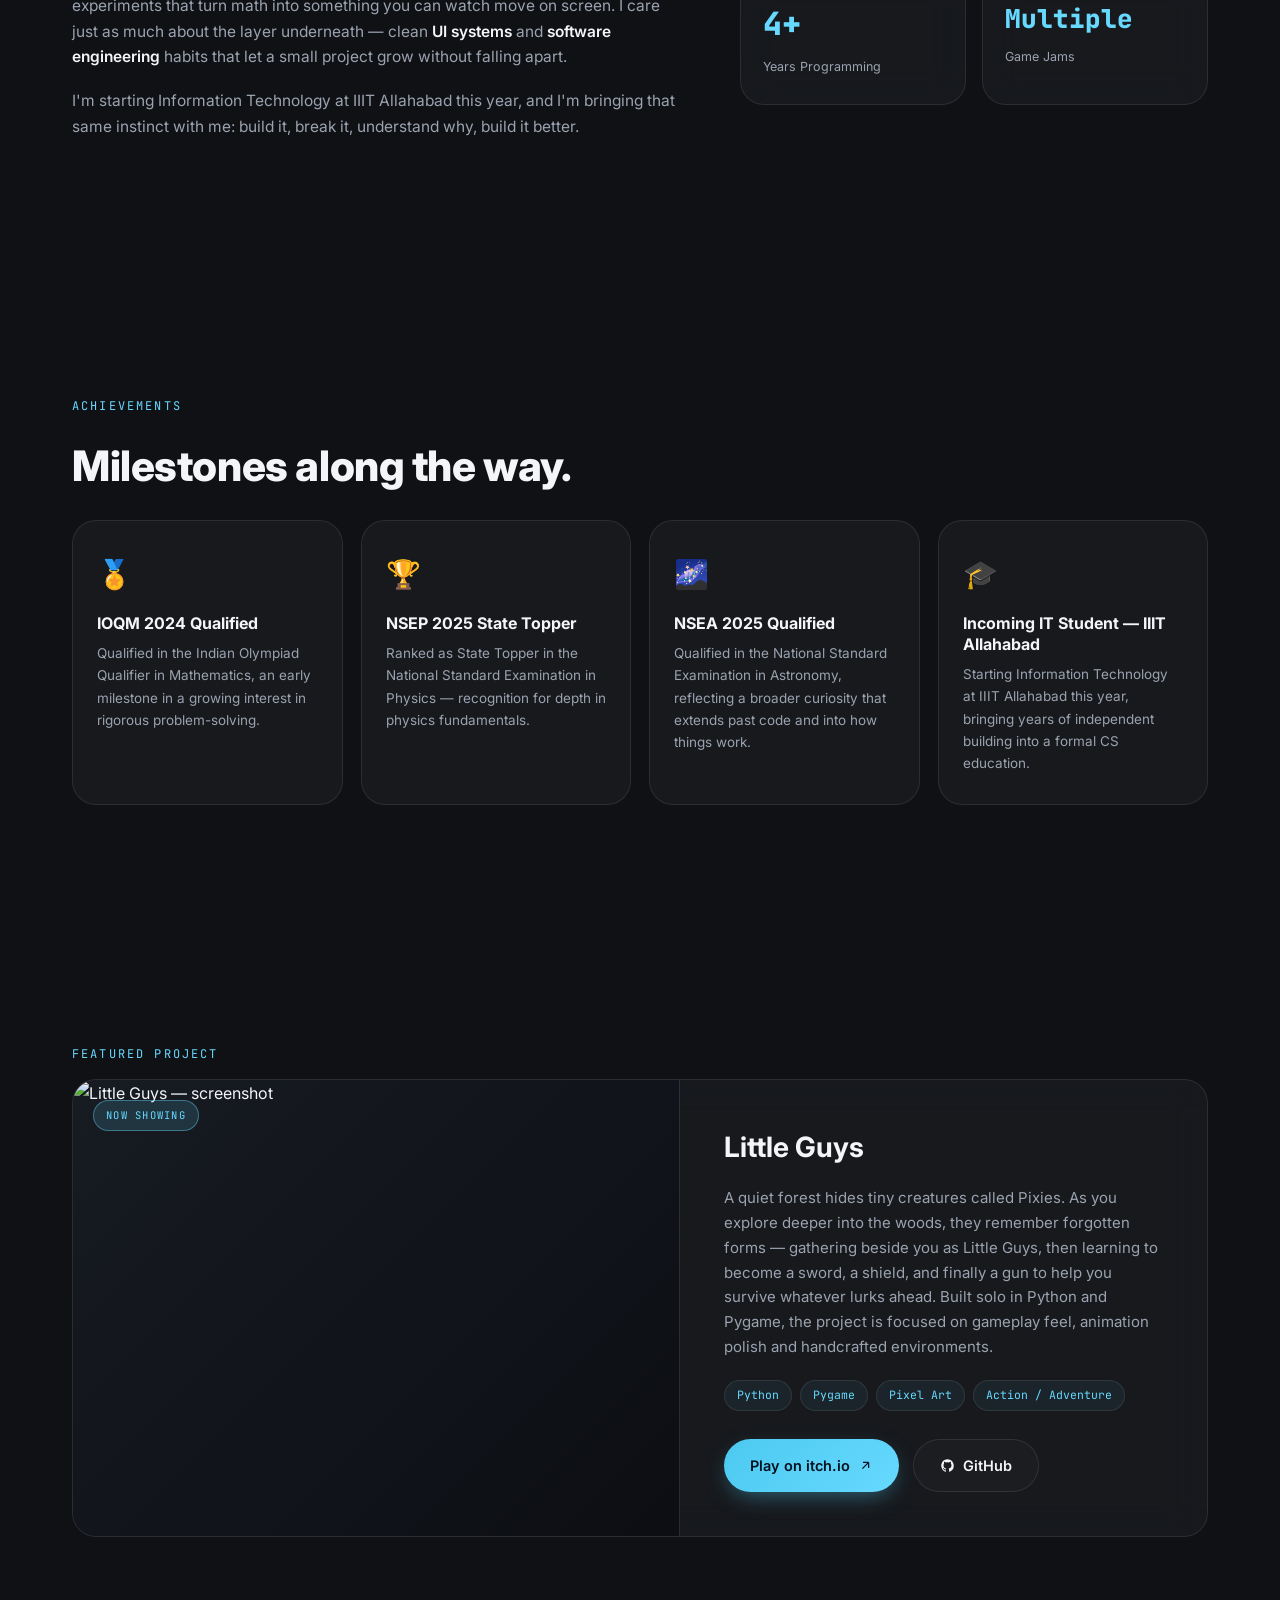
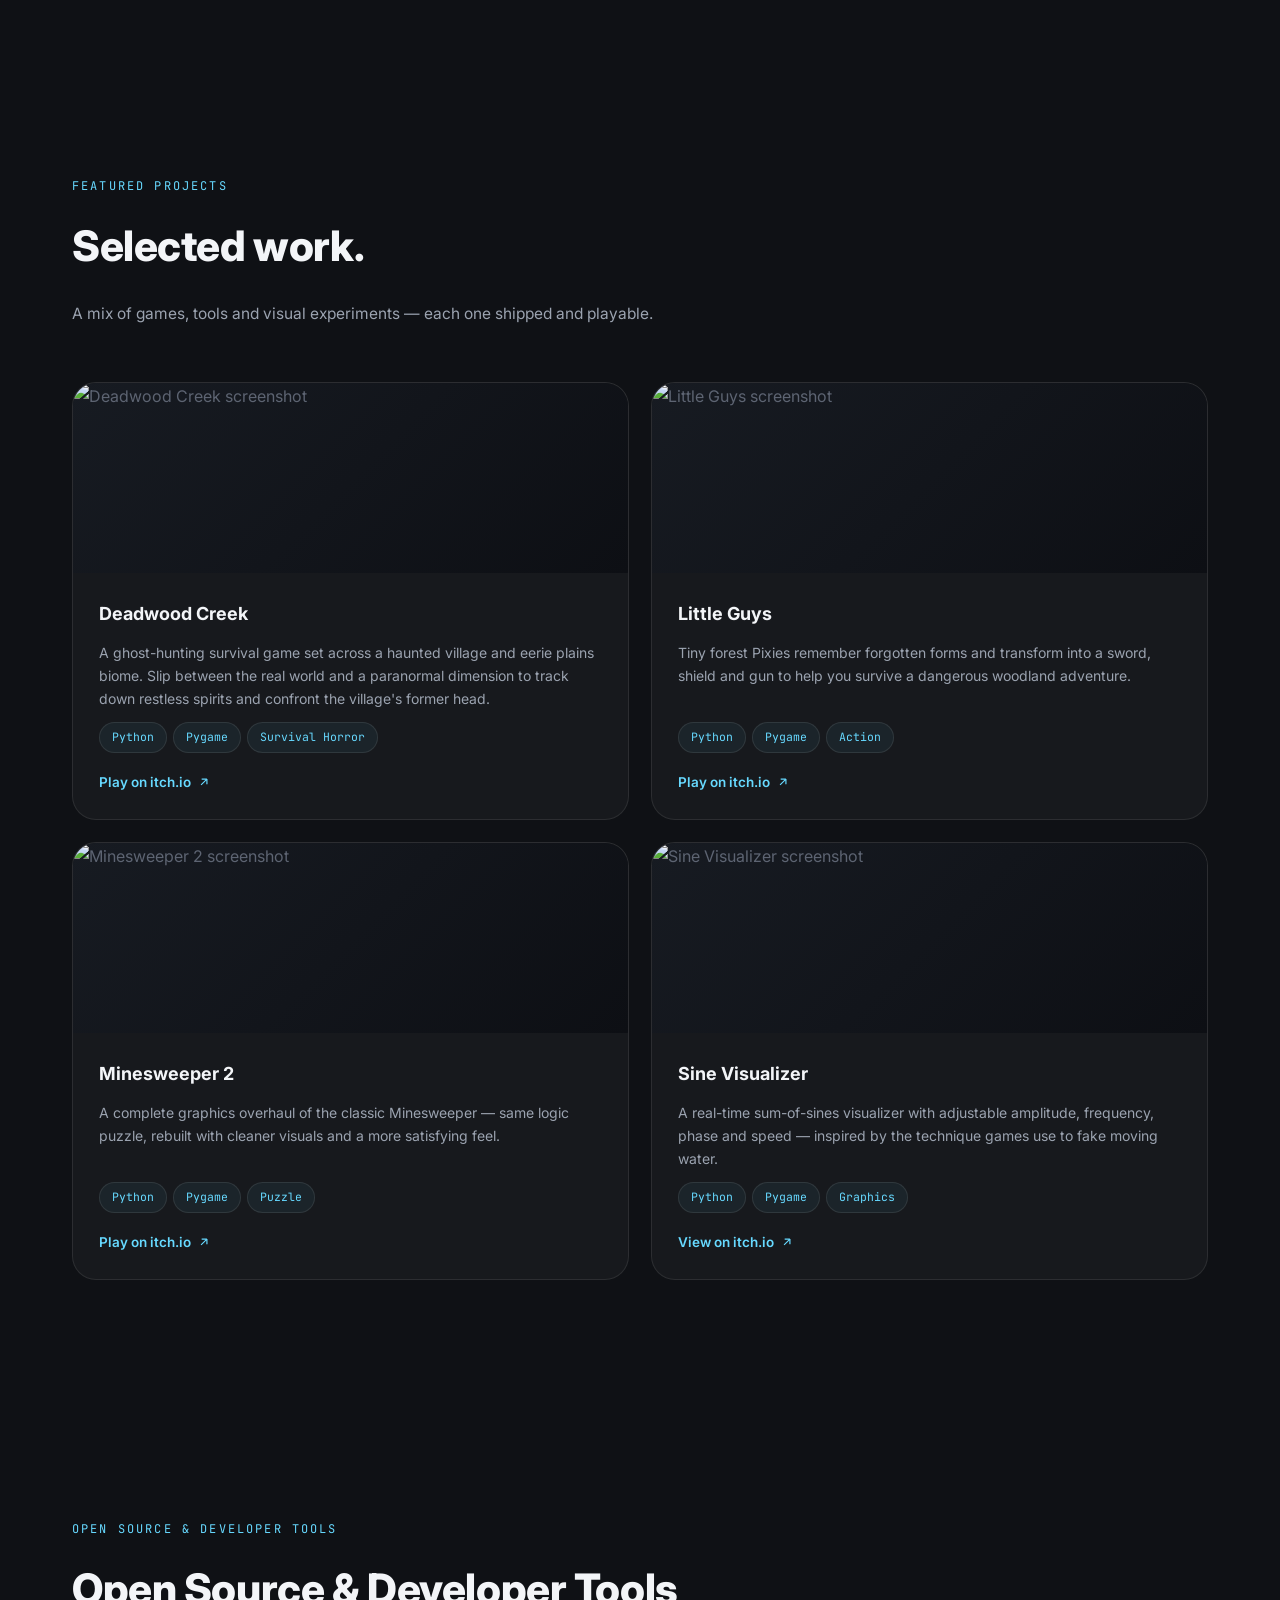
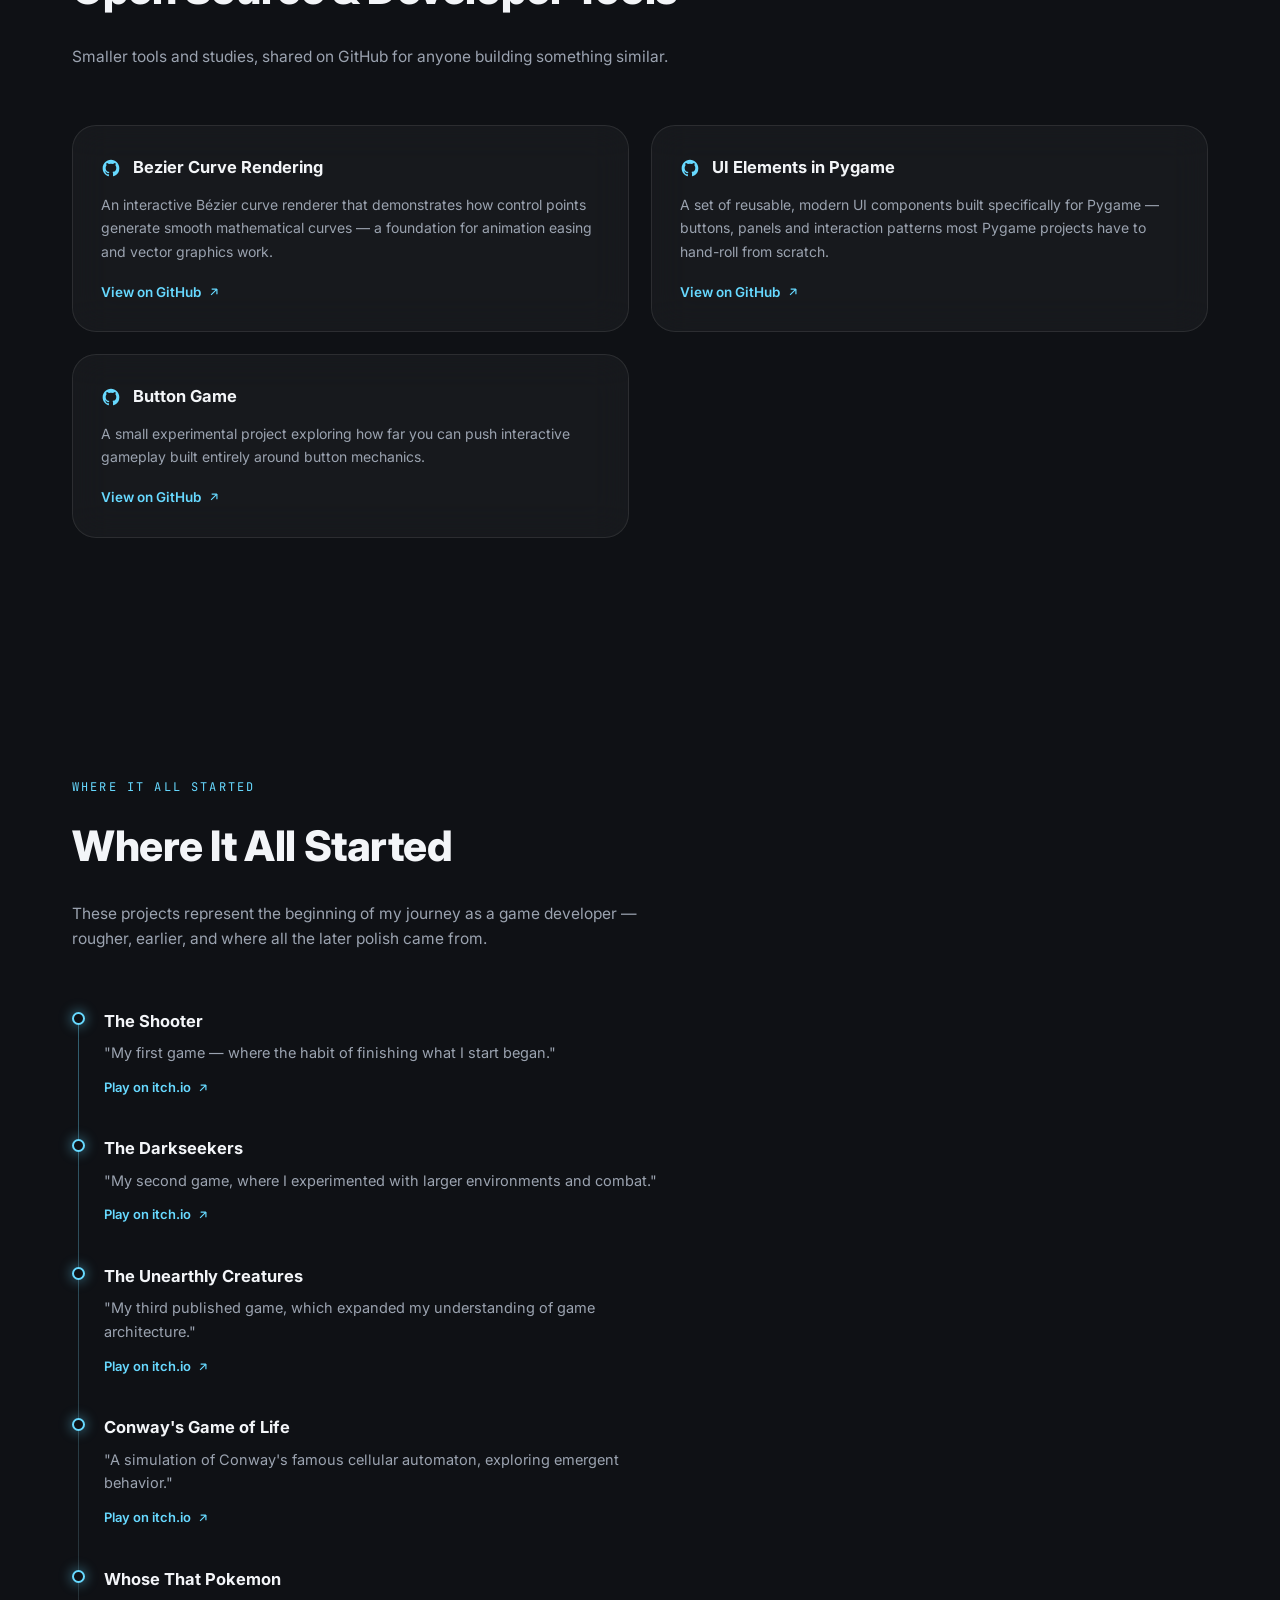
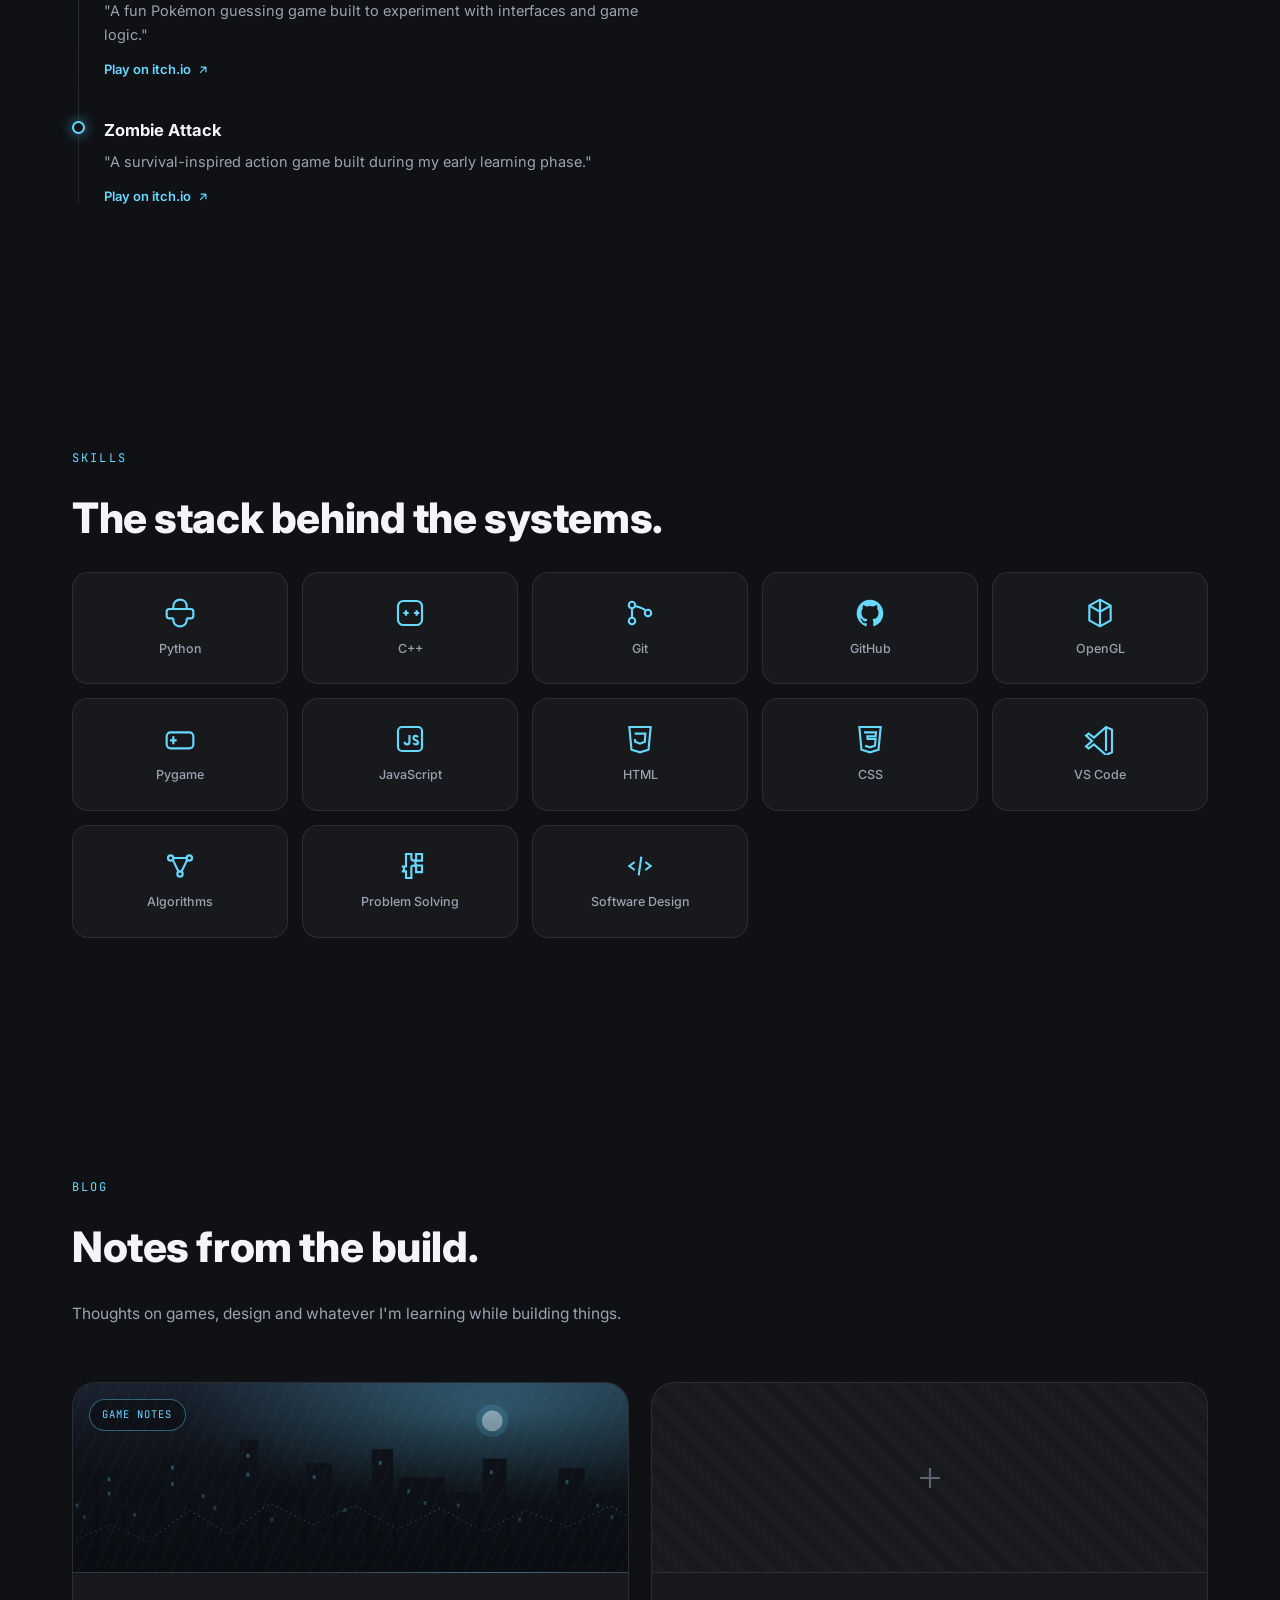
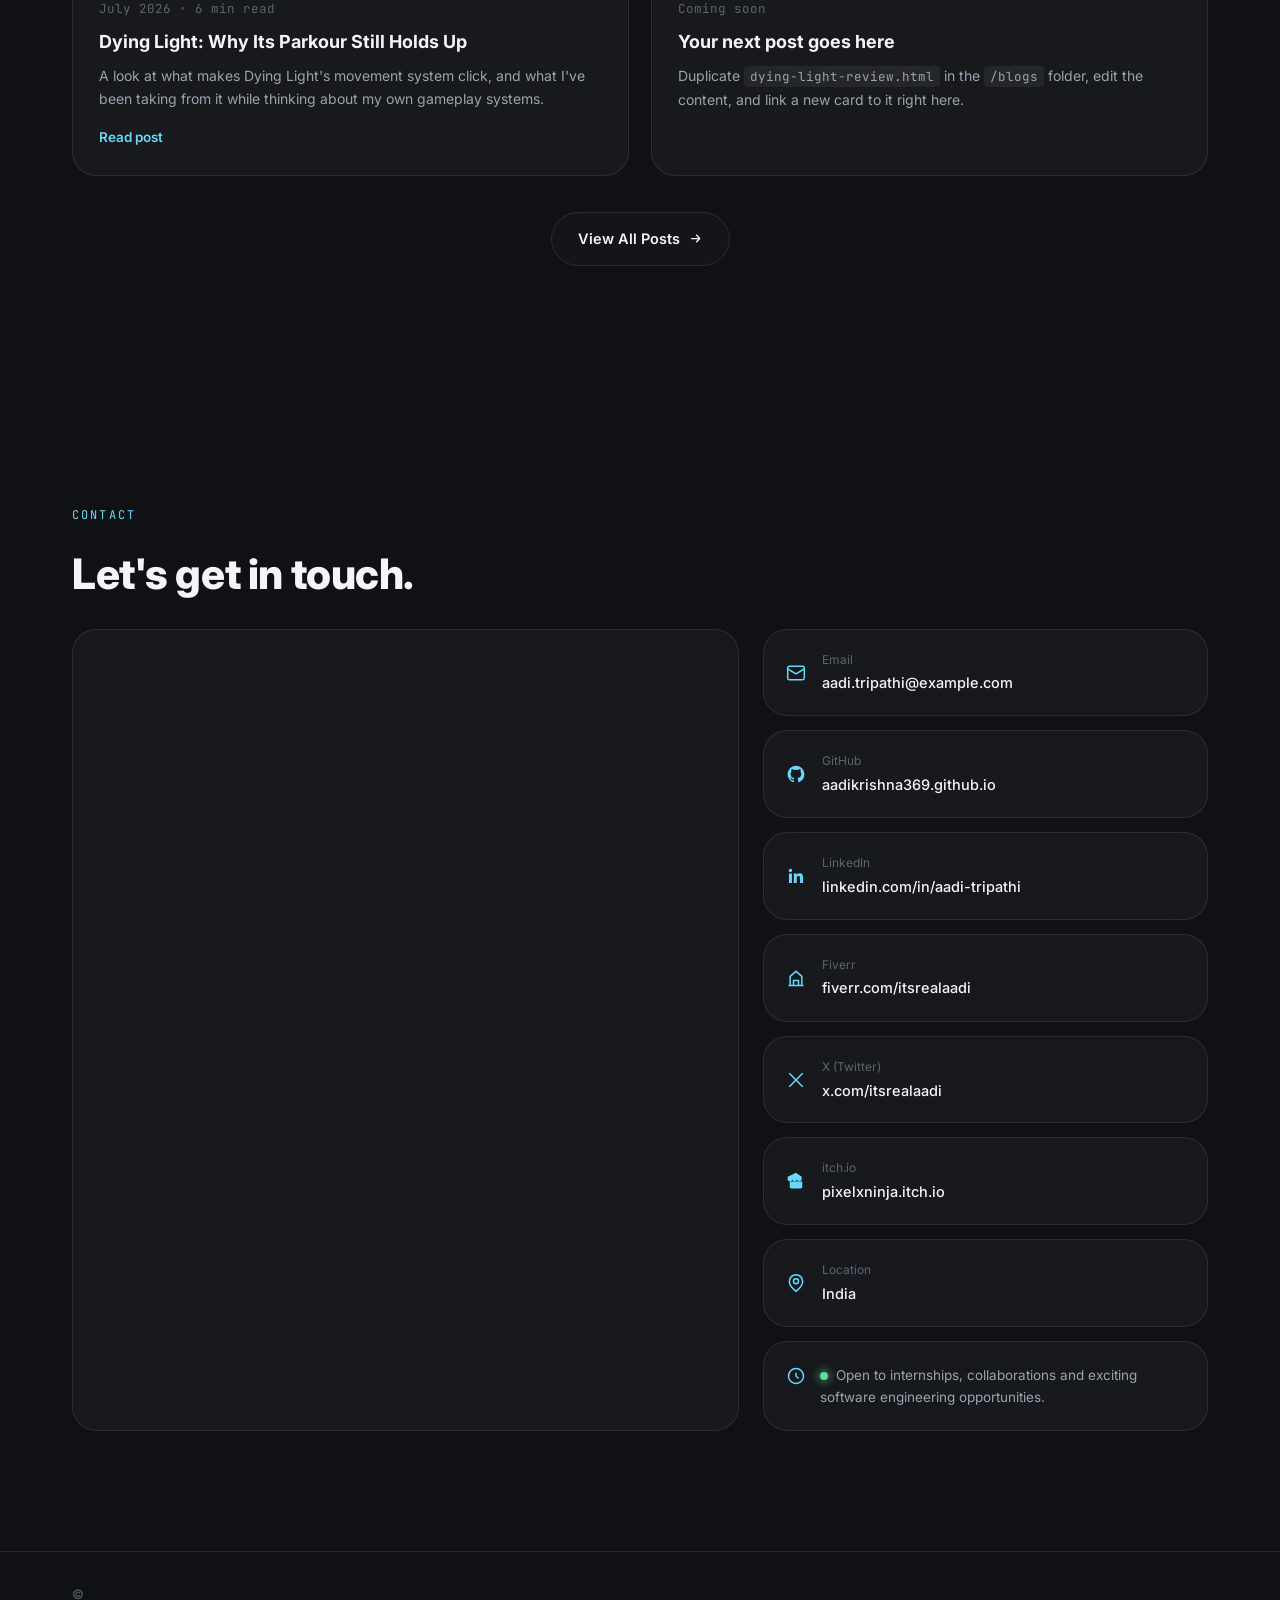
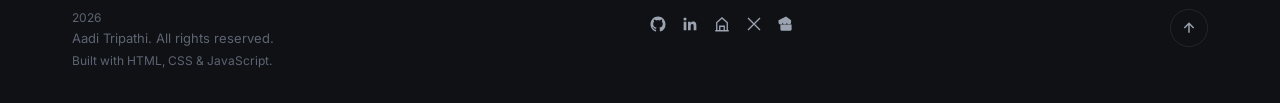
==== commit 2ef7b50d: "Update index.html changed the title" ====
--- a/index.html
+++ b/index.html
@@ -3,7 +3,7 @@
 <head>
 <meta charset="UTF-8">
 <meta name="viewport" content="width=device-width, initial-scale=1.0">
-<title>Aadi Tripathi — Game Developer &amp; Software Engineer</title>
+<title>Aadi Tripathi — Game Developer</title>
 <meta name="description" content="Portfolio of Aadi Tripathi — game developer and Computer Science student at IIIT Allahabad, building games, graphics experiments and creative software.">
 <link rel="preconnect" href="https://fonts.googleapis.com">
 <link rel="preconnect" href="https://fonts.gstatic.com" crossorigin>
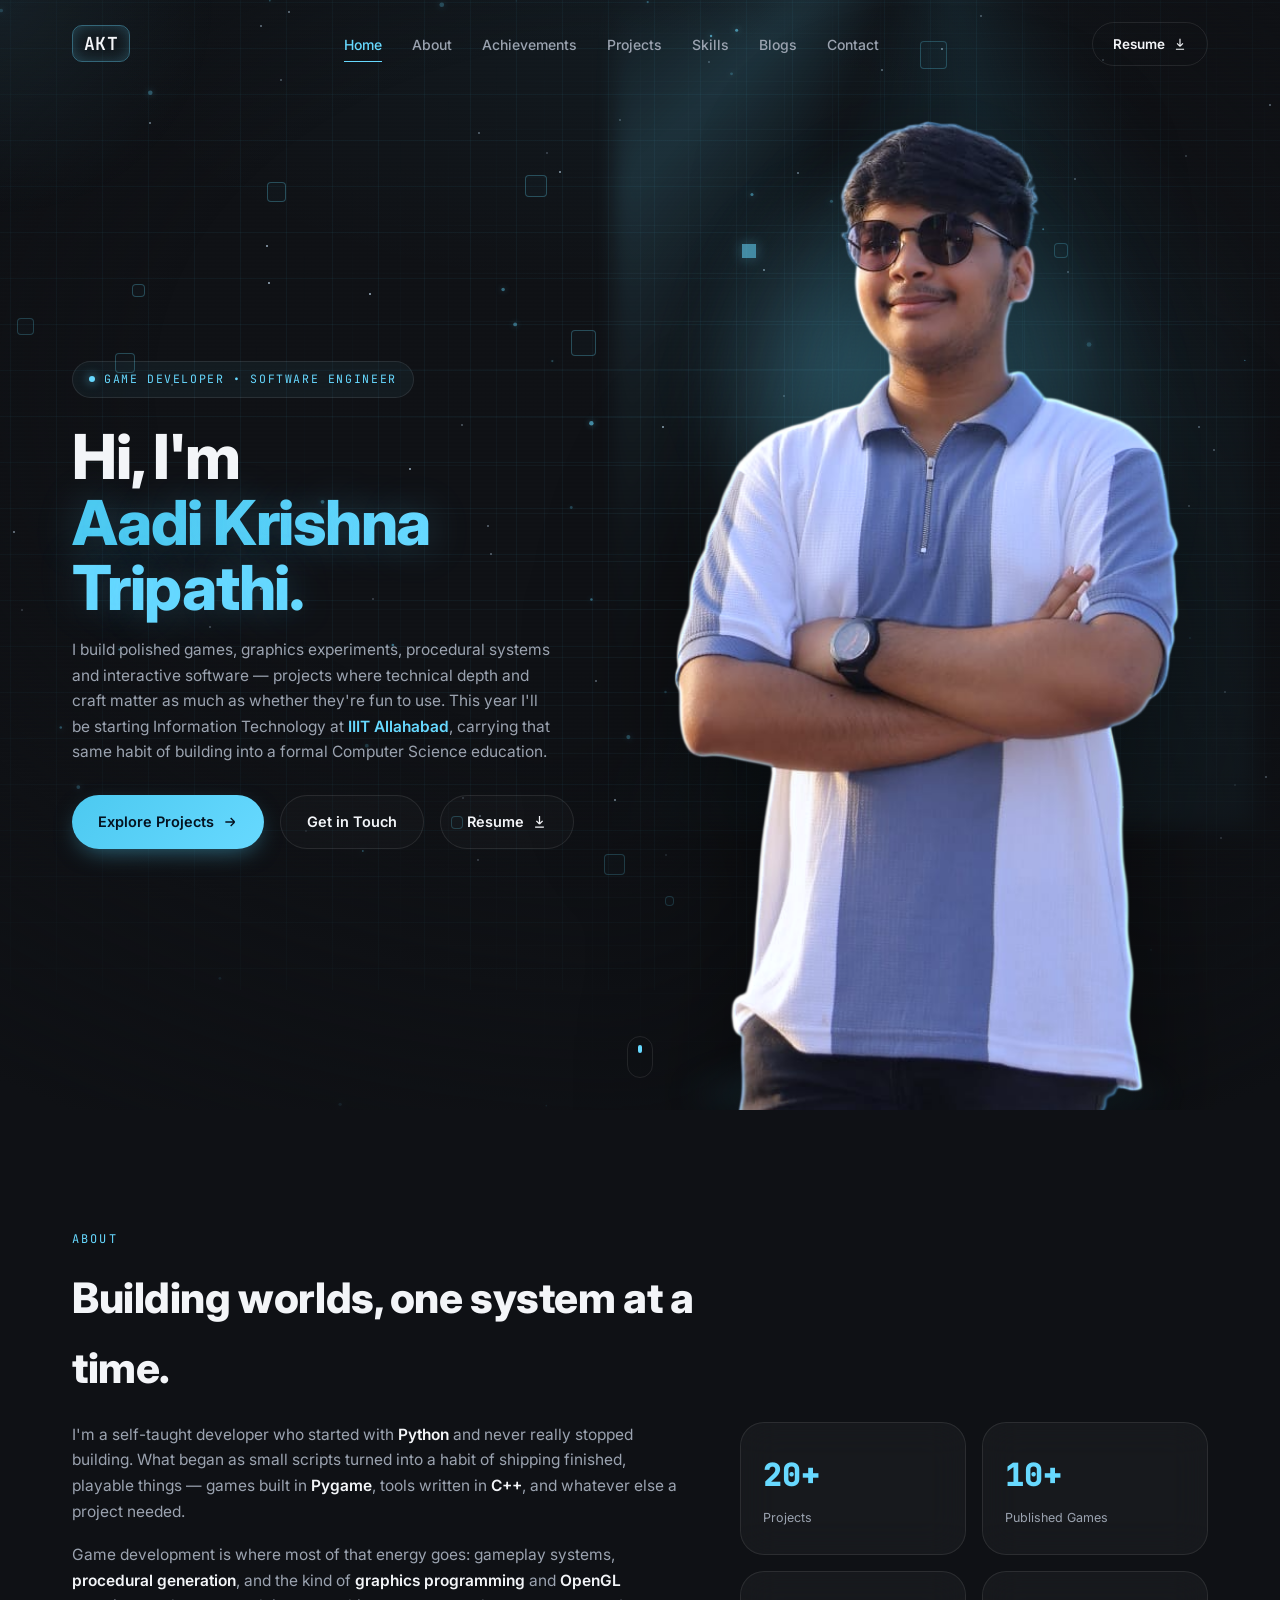
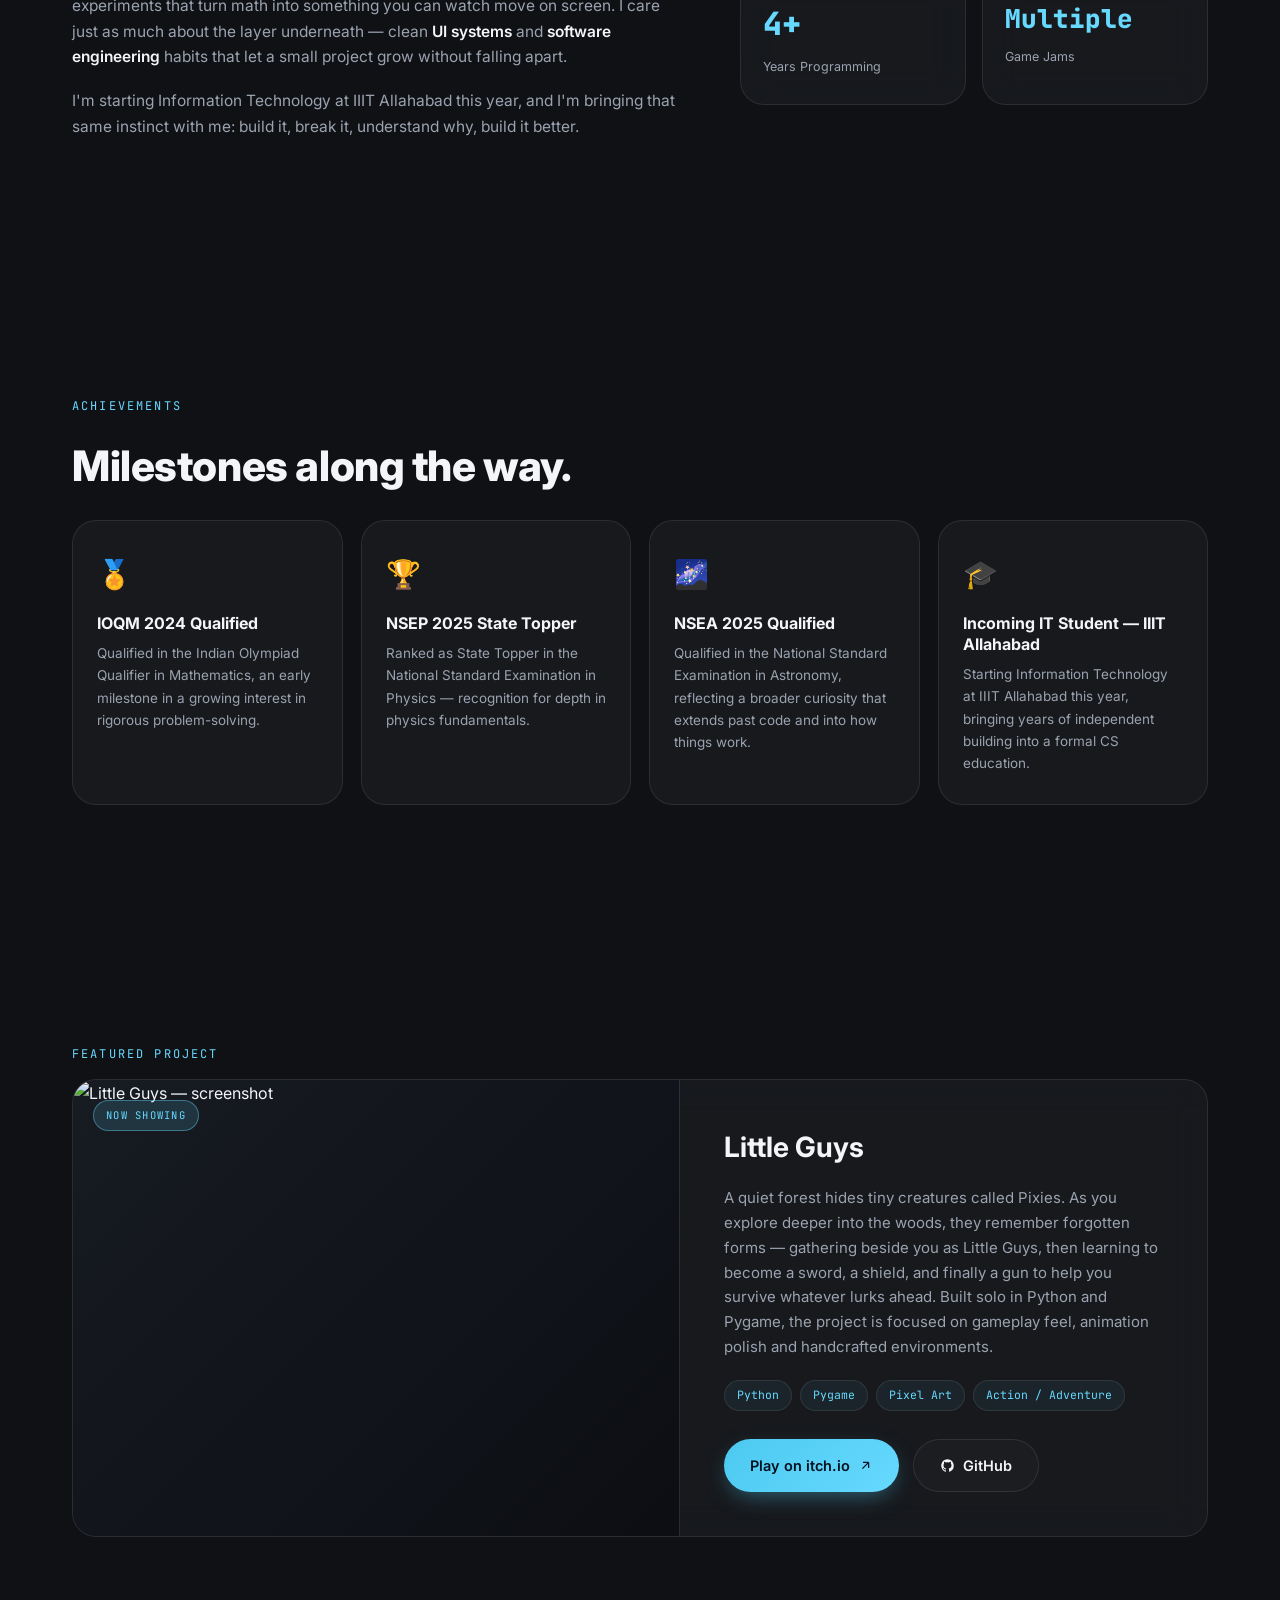
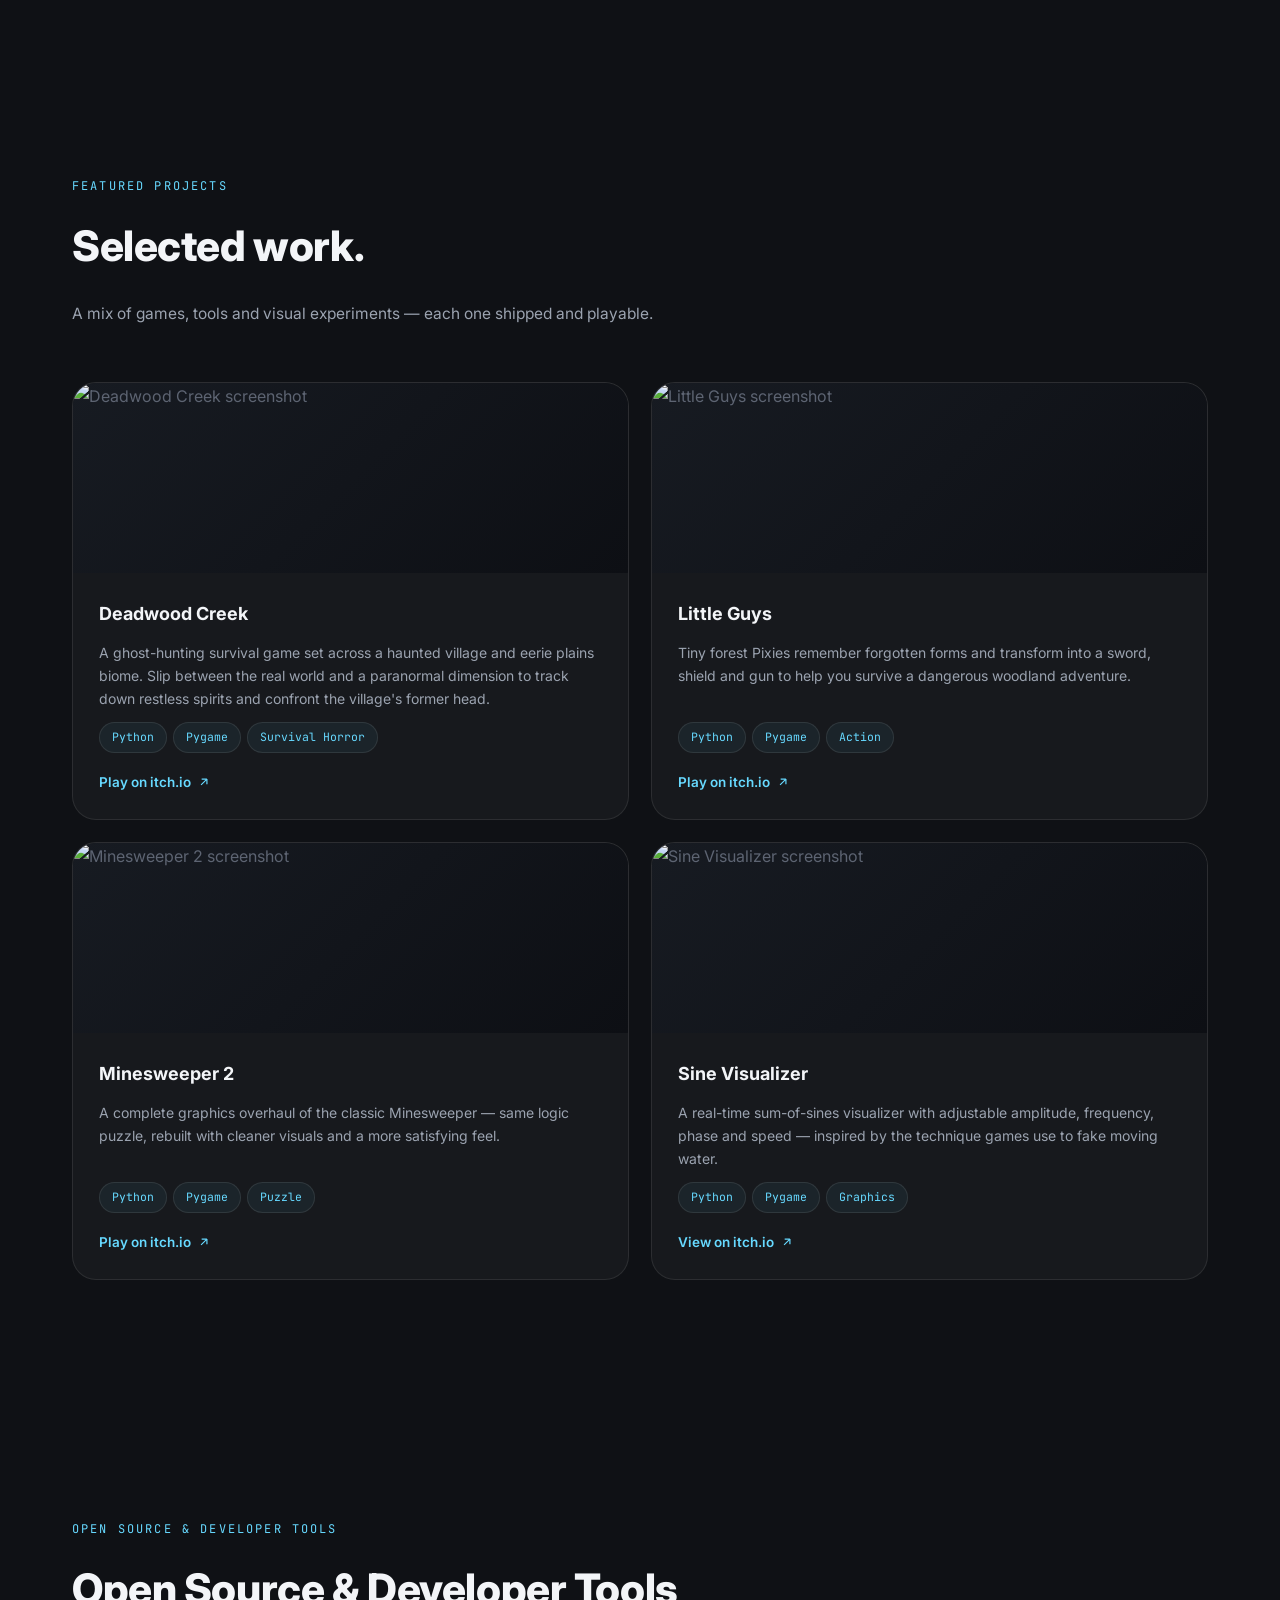
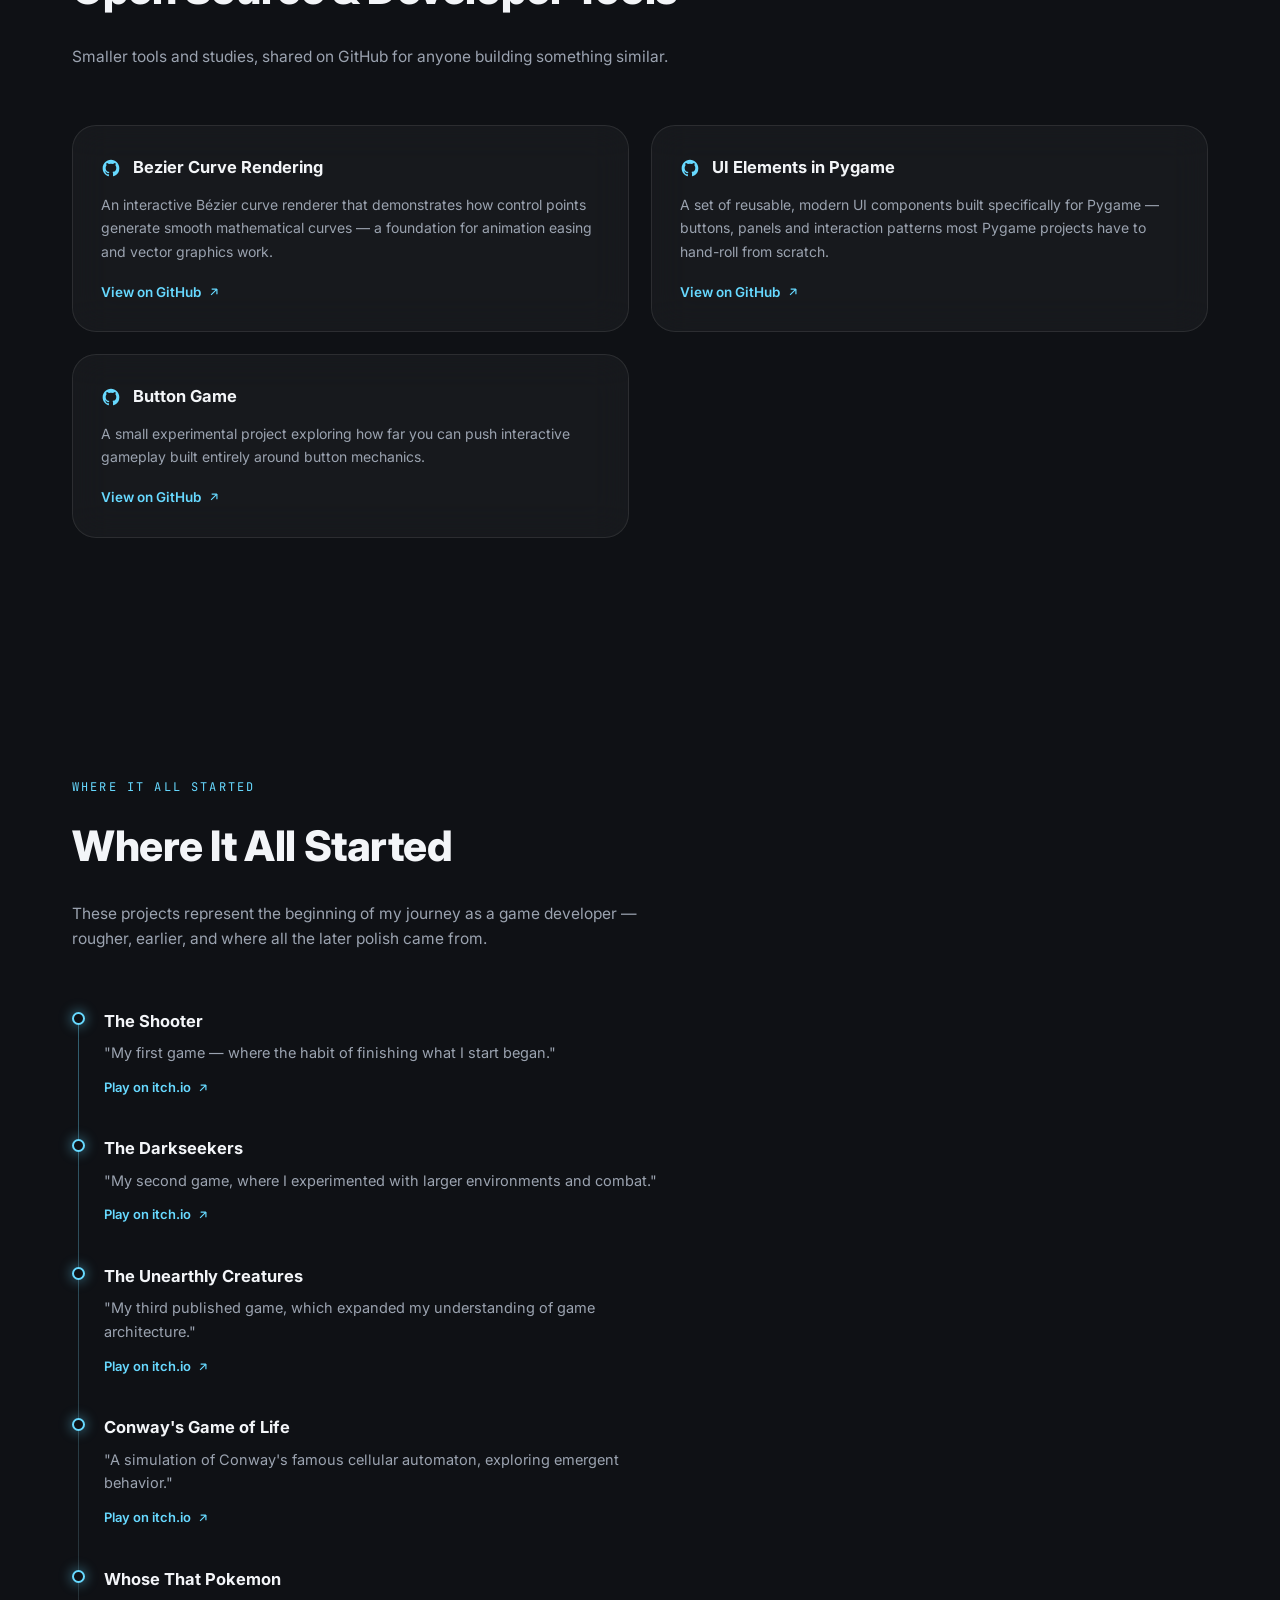
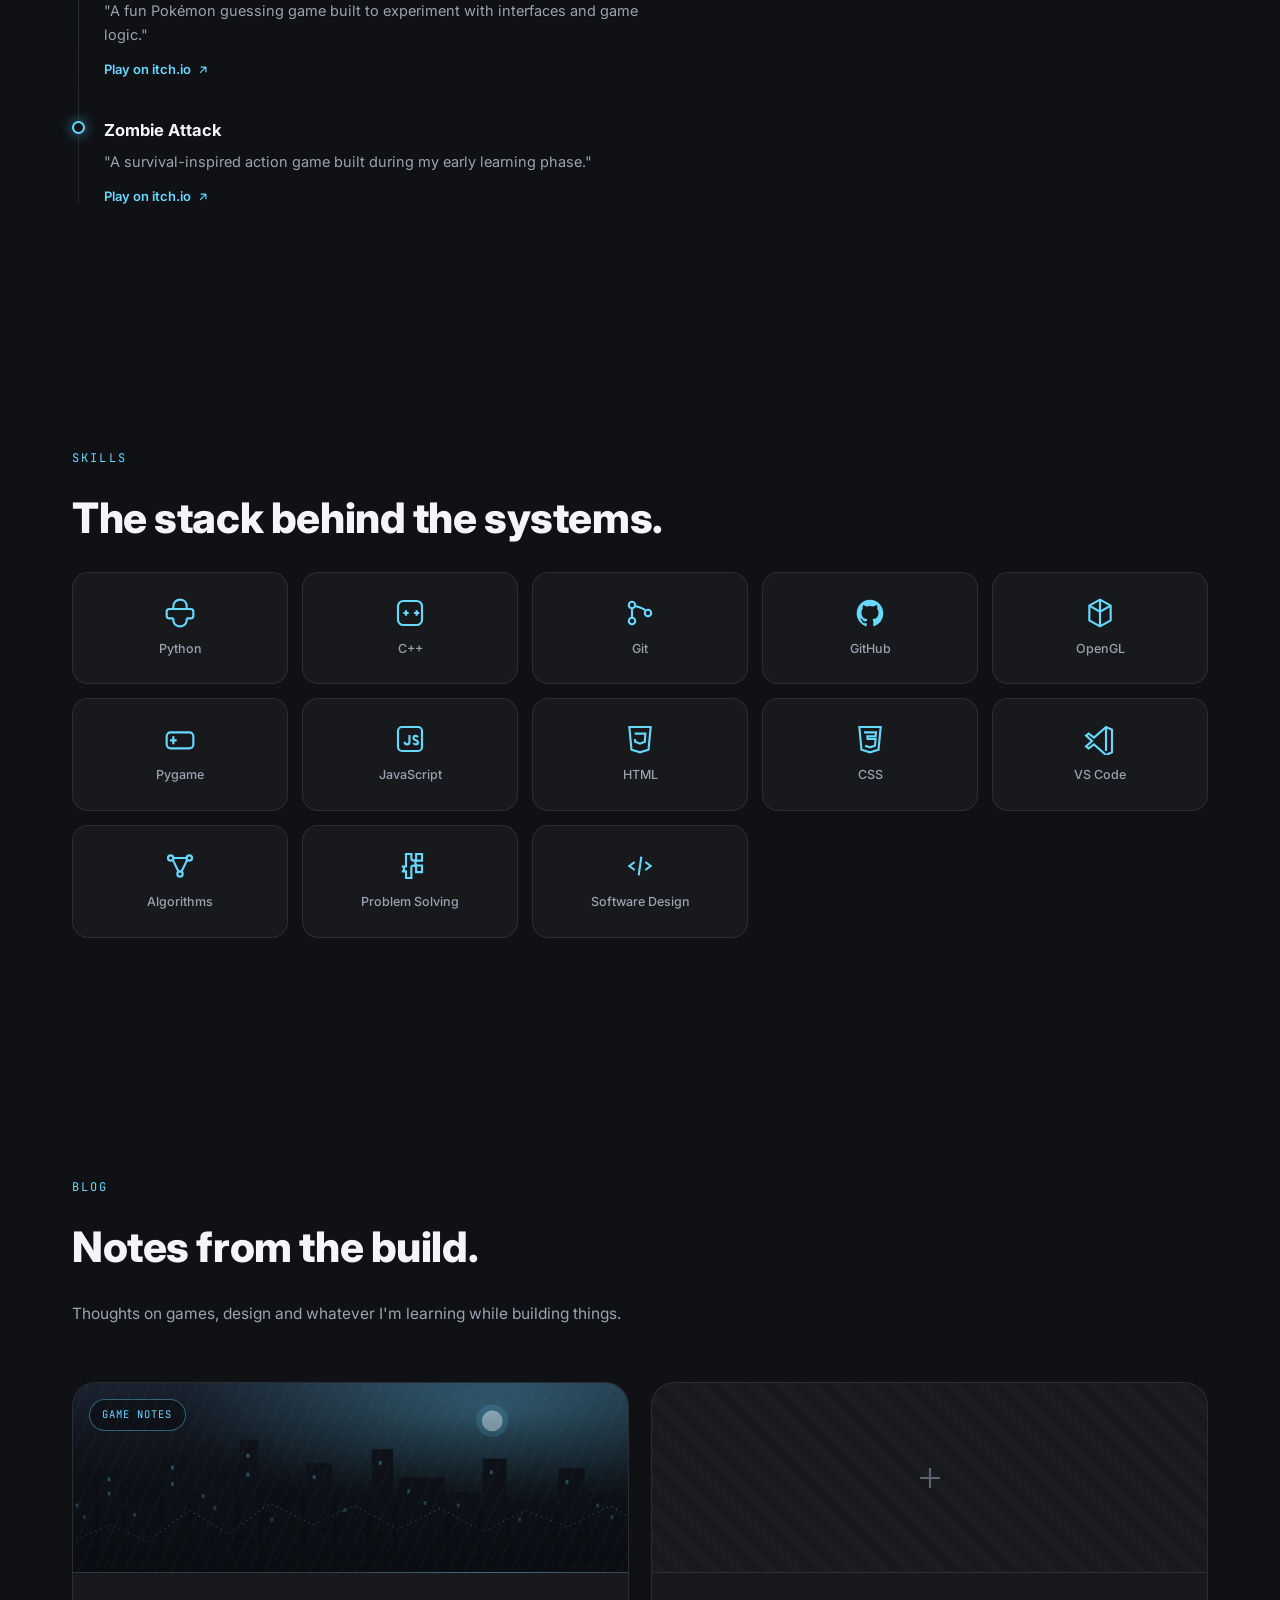
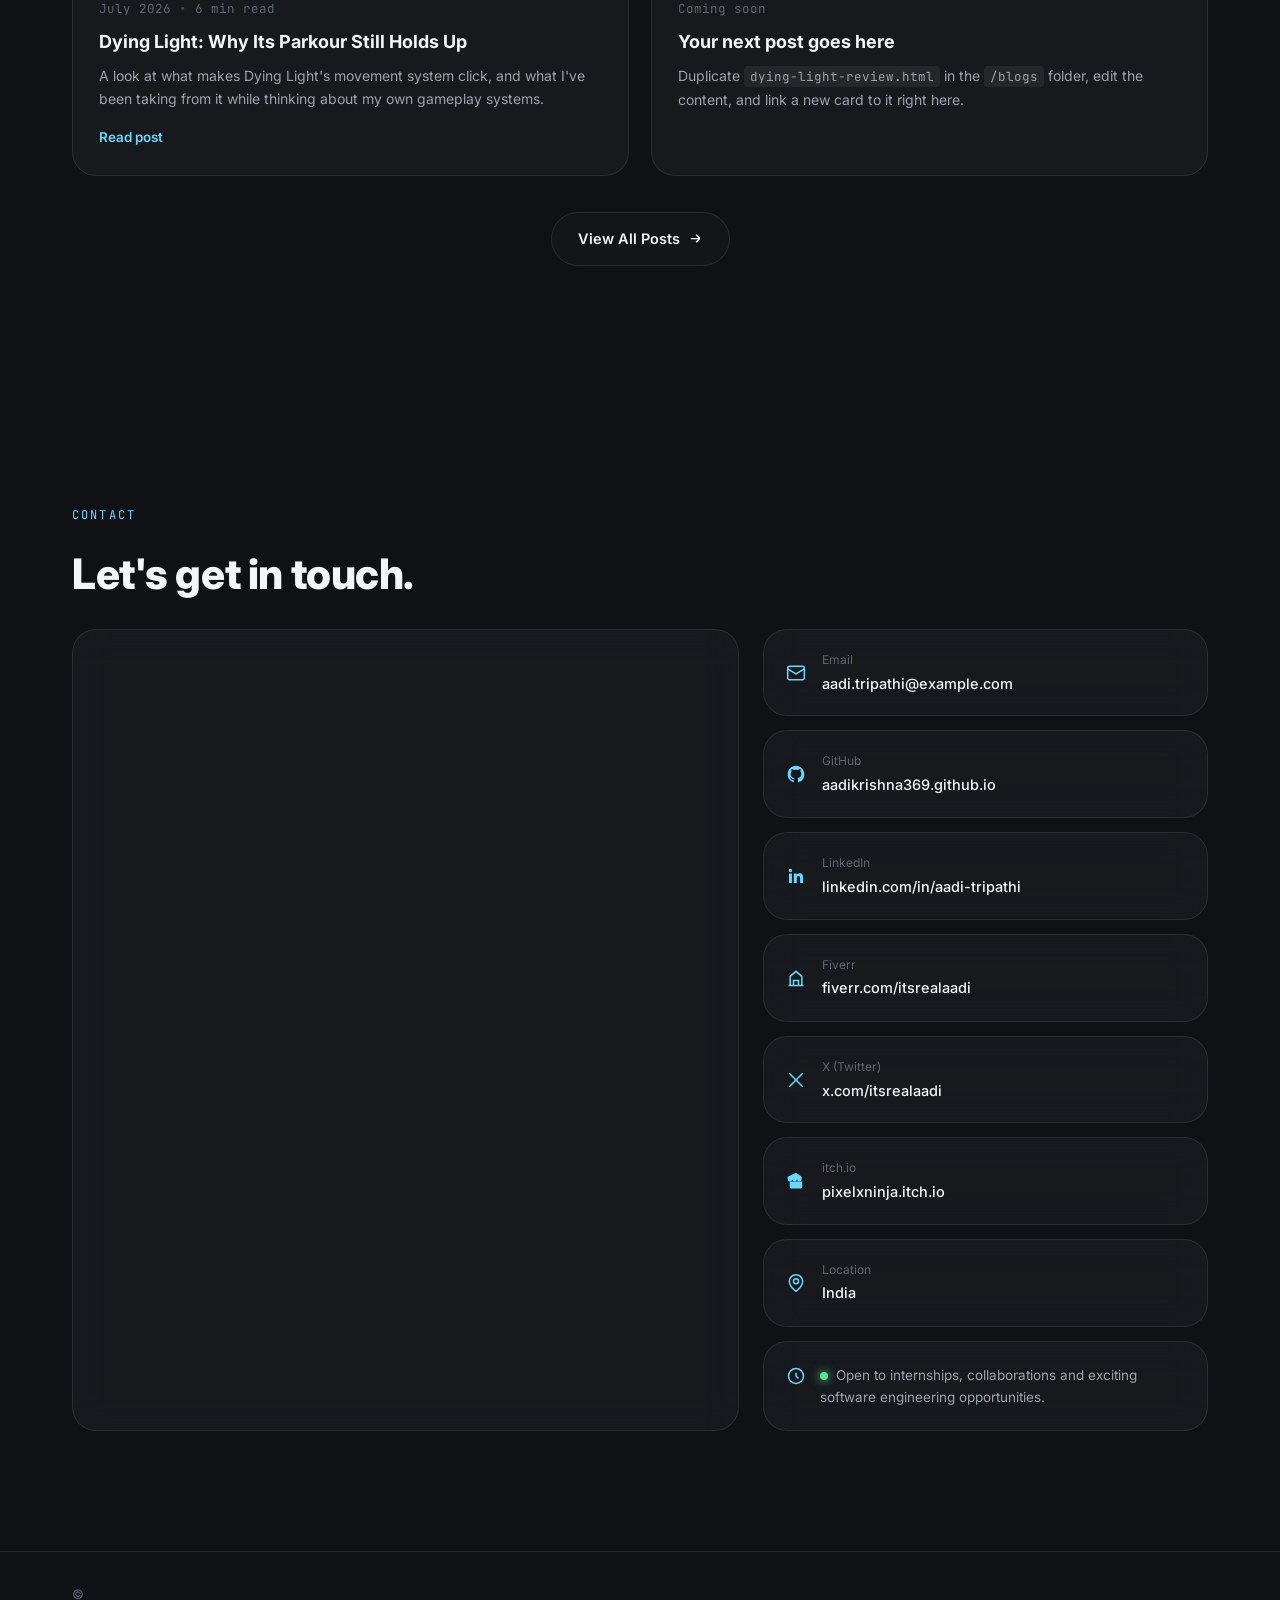
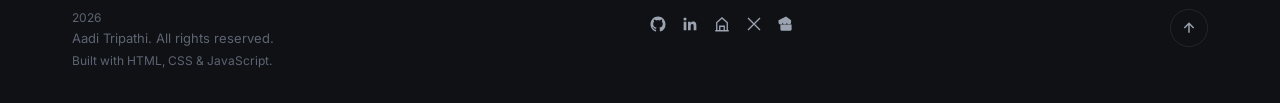
==== commit a6f3debb: "Update index.html updated name from Aadi Tripathi to Aadi Krishna Tripathi" ====
--- a/index.html
+++ b/index.html
@@ -3,8 +3,8 @@
 <head>
 <meta charset="UTF-8">
 <meta name="viewport" content="width=device-width, initial-scale=1.0">
-<title>Aadi Tripathi — Game Developer</title>
-<meta name="description" content="Portfolio of Aadi Tripathi — game developer and Computer Science student at IIIT Allahabad, building games, graphics experiments and creative software.">
+<title>Aadi Krishna Tripathi — Game Developer</title>
+<meta name="description" content="Portfolio of Aadi Krishna Tripathi — game developer and Computer Science student at IIIT Allahabad, building games, graphics experiments and creative software.">
 <link rel="preconnect" href="https://fonts.googleapis.com">
 <link rel="preconnect" href="https://fonts.gstatic.com" crossorigin>
 <link href="https://fonts.googleapis.com/css2?family=Inter:wght@400;500;600;700;800;900&family=JetBrains+Mono:wght@400;500&display=swap" rel="stylesheet">
@@ -14,7 +14,7 @@
 <!-- Open Graph / Facebook / Discord / iMessage -->
 <meta property="og:type" content="website">
 <meta property="og:url" content="https://aadi.itstripathi.online/">
-<meta property="og:title" content="Aadi's Portfolio">
+<meta property="og:title" content="Aadi Krishna Tripathi's Portfolio">
 <meta property="og:description" content="Aadi Krishna Tripathi's creative portfolio of polished games and graphics experiments">
 <meta property="og:image" content="https://aadi.itstripathi.online/preview.png">
 
@@ -41,7 +41,7 @@
 <header class="navbar" id="navbar">
   <div class="navbar-inner">
     <a href="#home" class="logo" aria-label="Aadi Tripathi — home">
-      <span class="logo-mark">AT</span>
+      <span class="logo-mark">AKT</span>
     </a>
     <nav class="nav-links" aria-label="Primary" id="navLinks">
       <a href="#home">Home</a>
@@ -80,7 +80,7 @@
       <span class="badge"><span class="badge-dot"></span>GAME DEVELOPER&nbsp;&bull;&nbsp;SOFTWARE ENGINEER</span>
       <h1 class="hero-heading">
         Hi, I'm<br>
-        <span class="accent-text">Aadi Tripathi.</span>
+        <span class="accent-text">Aadi Krishna Tripathi.</span>
       </h1>
       <p class="hero-sub">
         I build polished games, graphics experiments, procedural systems and interactive software — projects where technical depth and craft matter as much as whether they're fun to use. This year I'll be starting Information Technology at <strong>IIIT Allahabad</strong>, carrying that same habit of building into a formal Computer Science education.
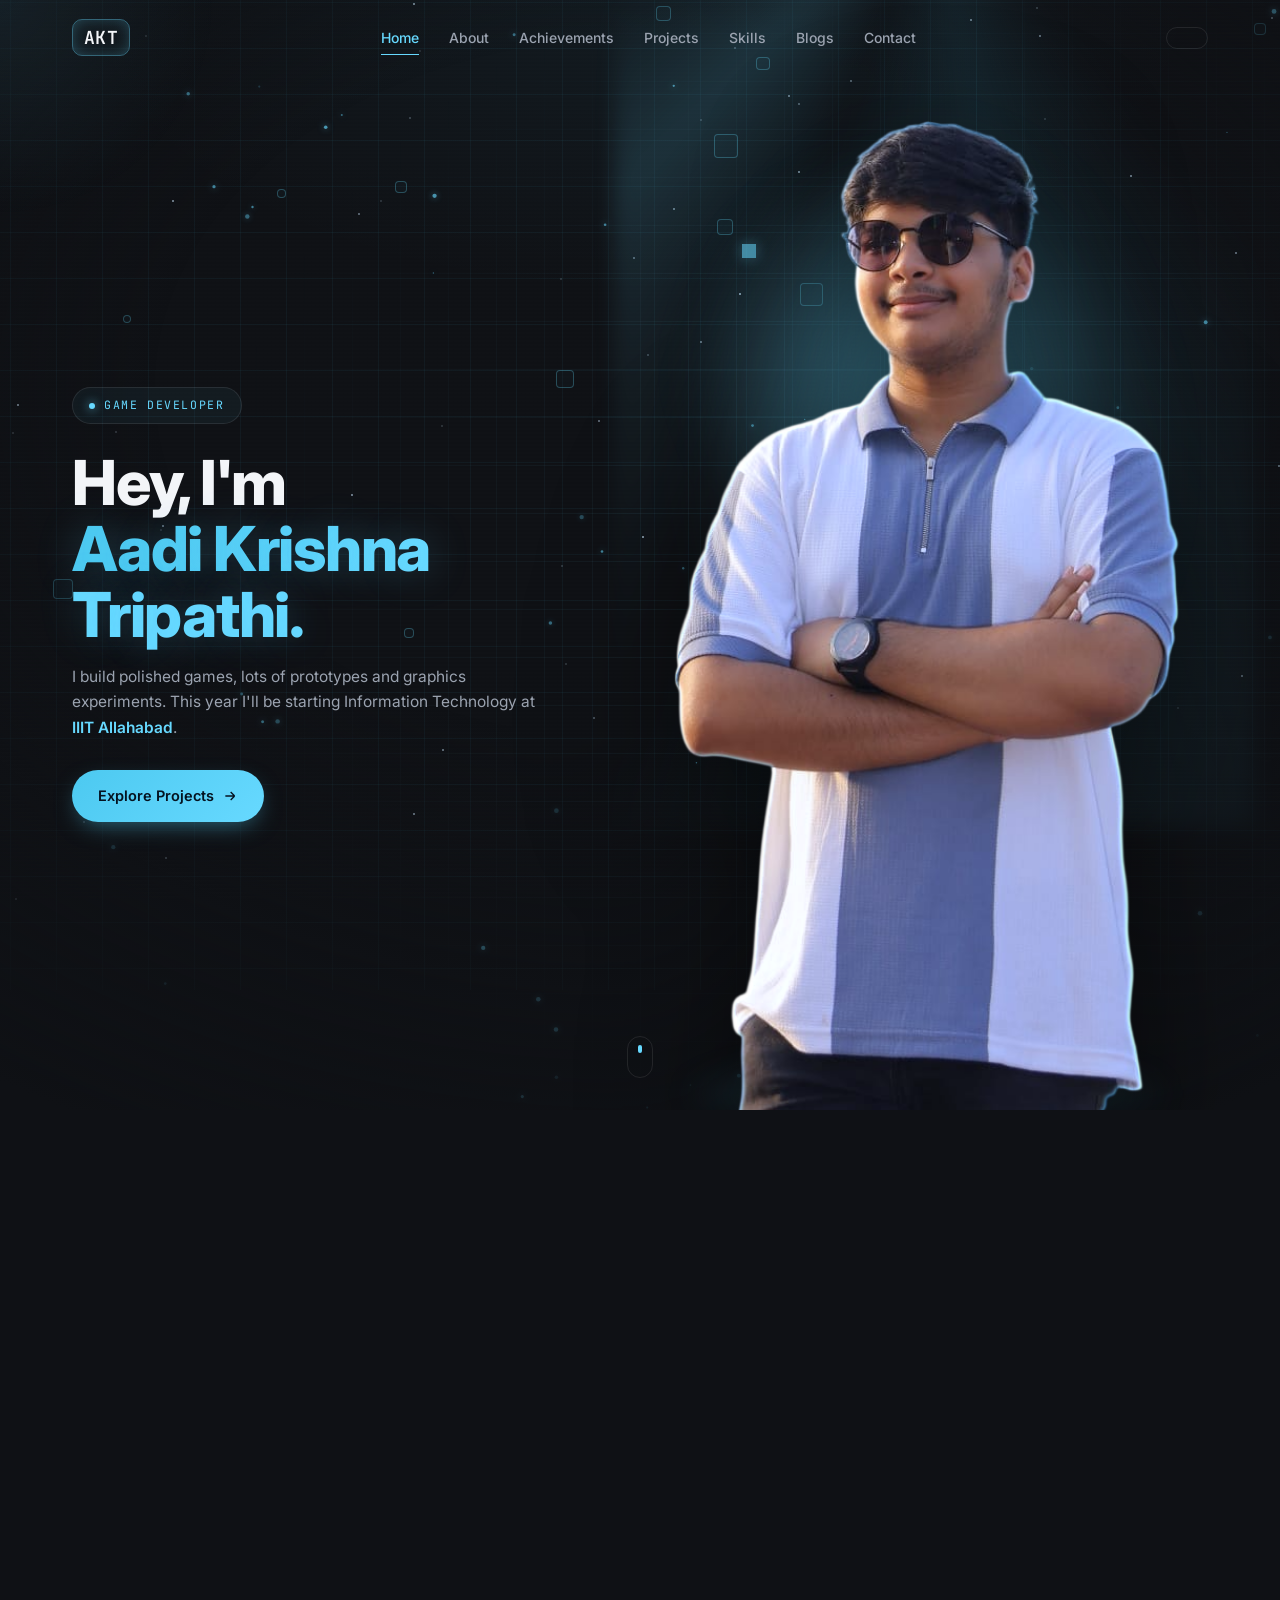
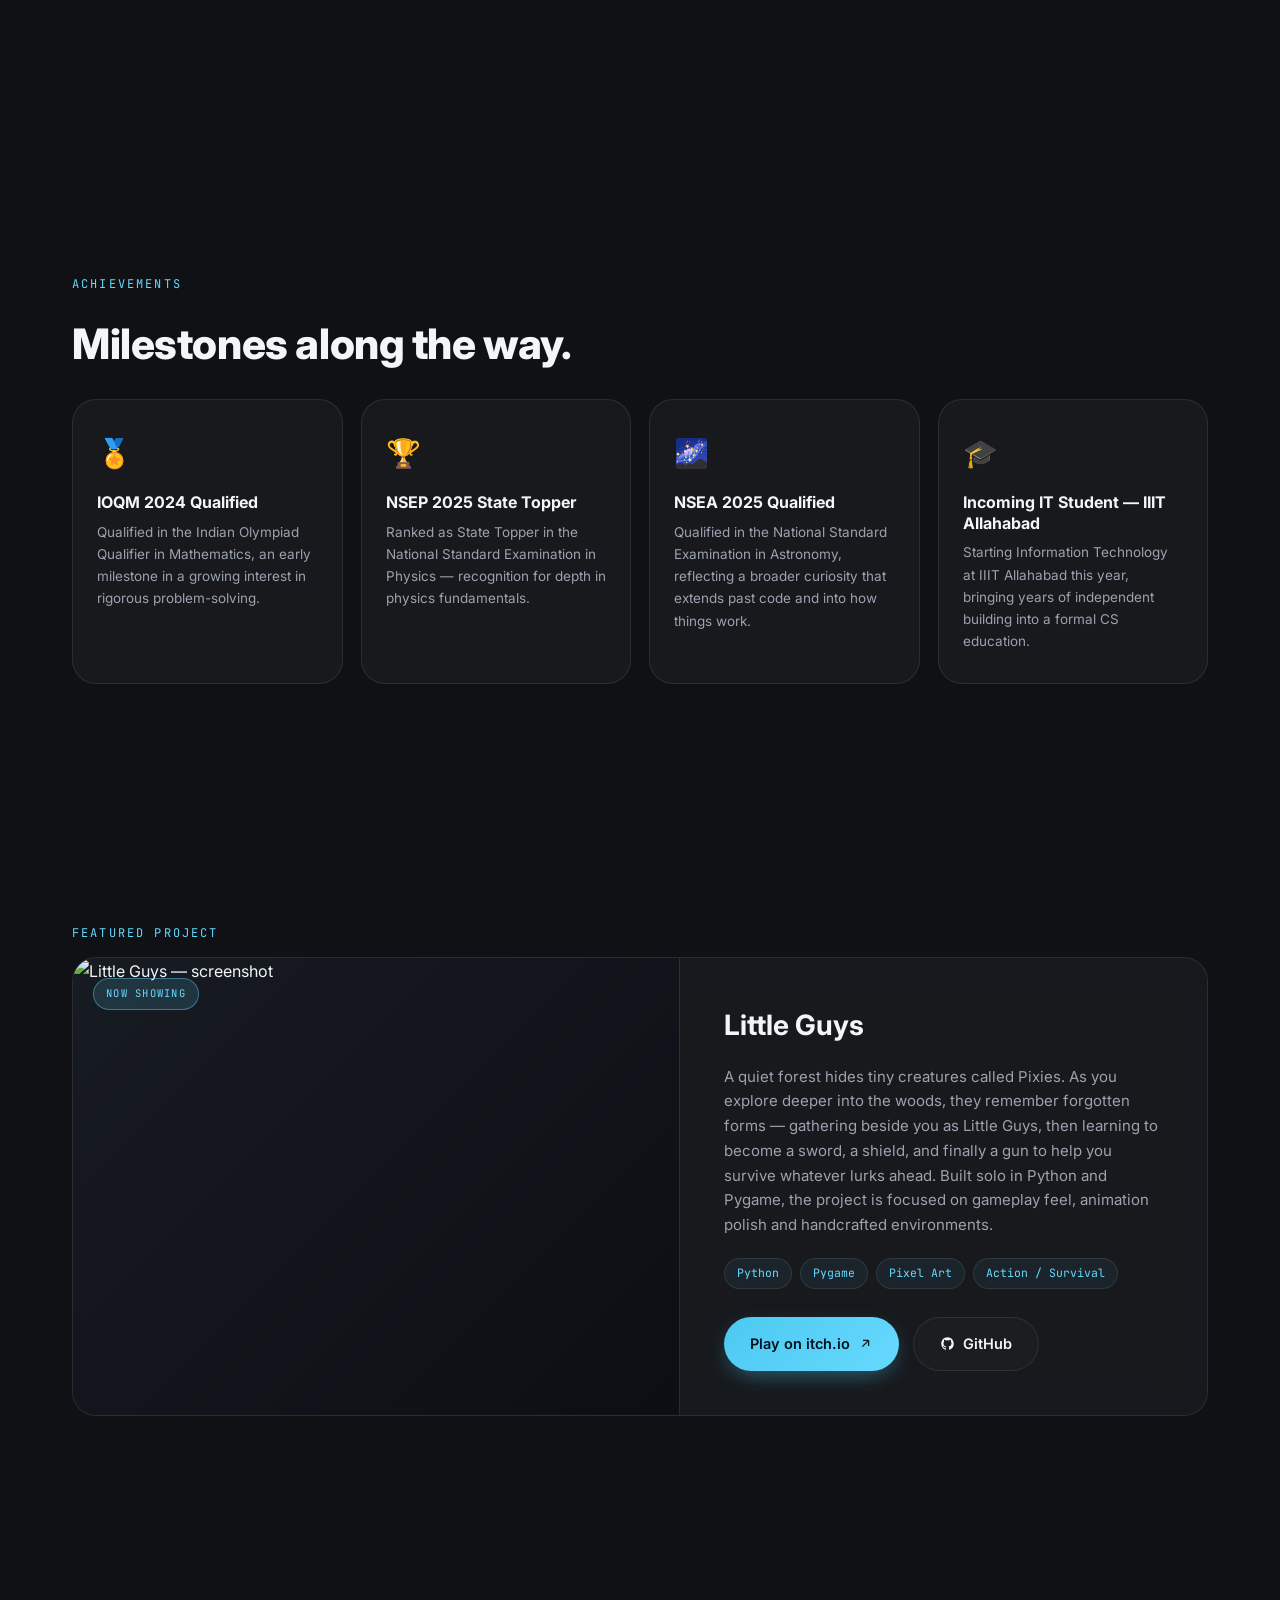
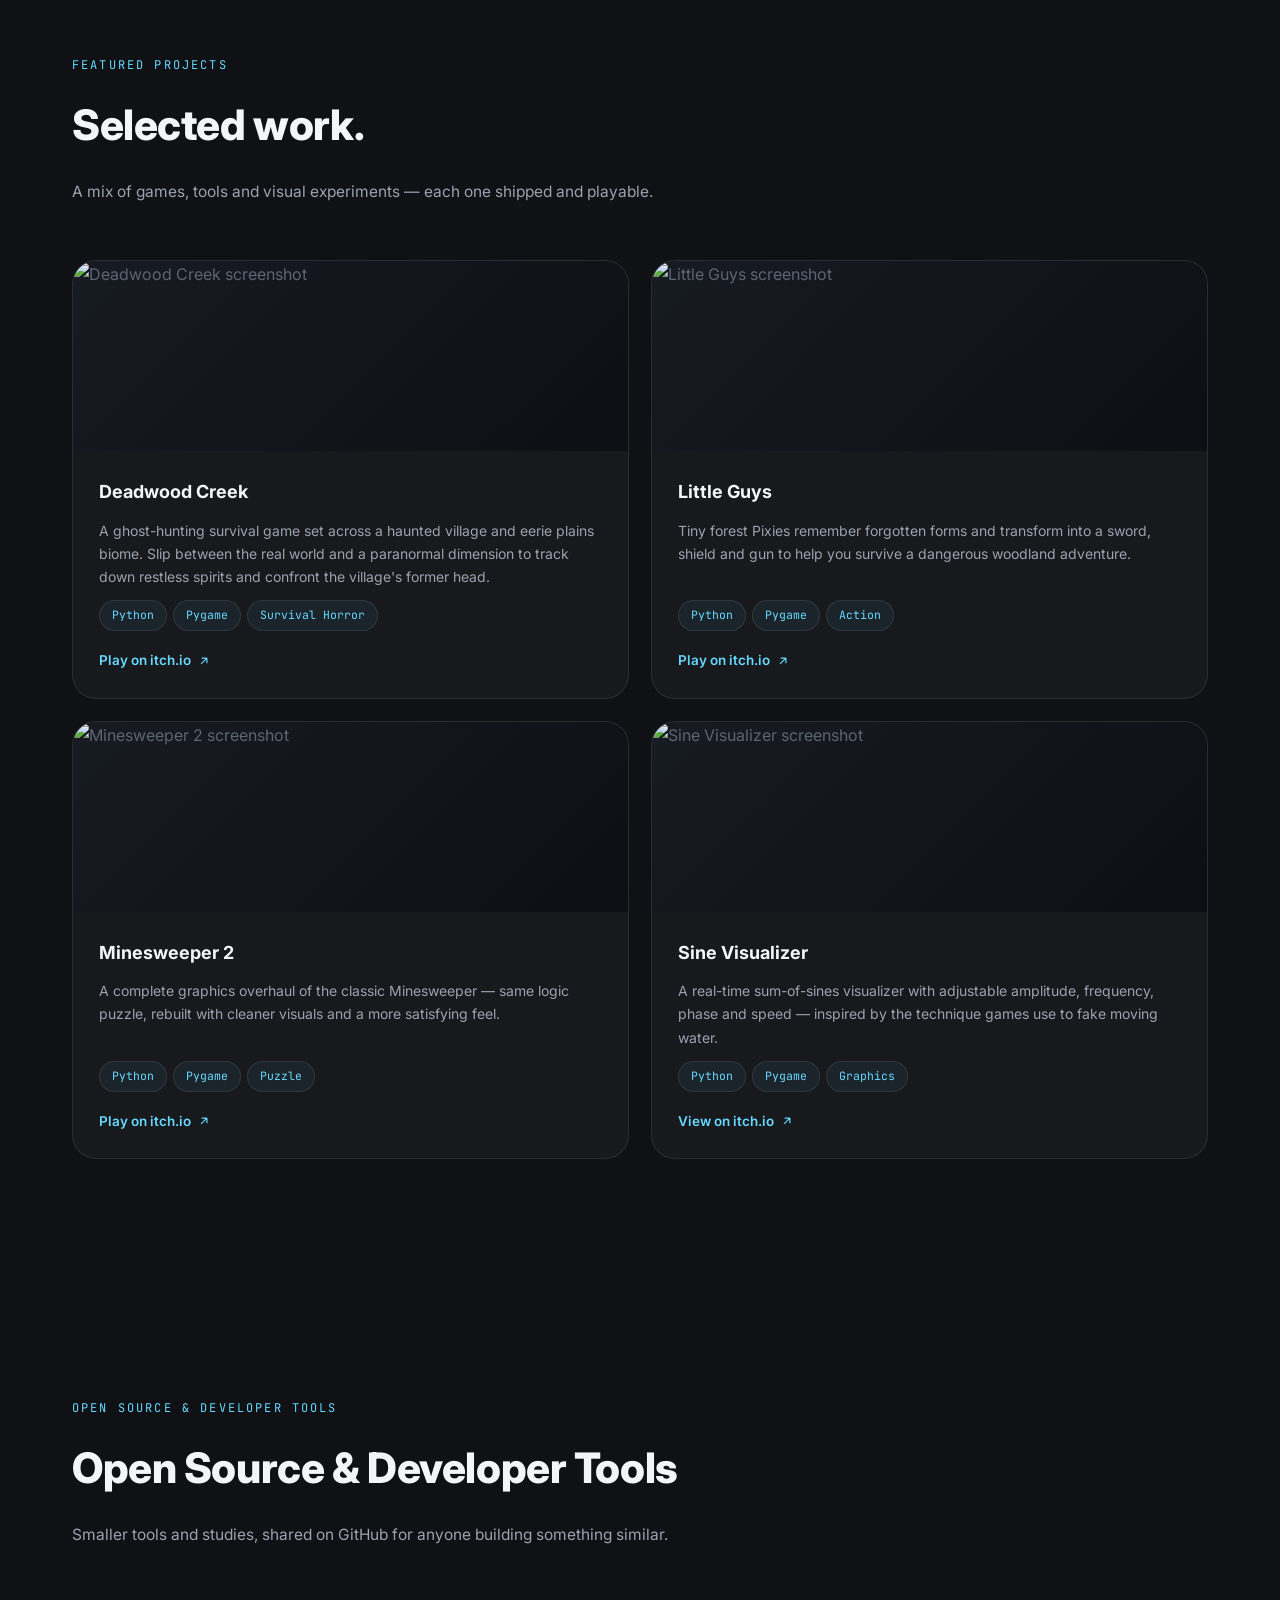
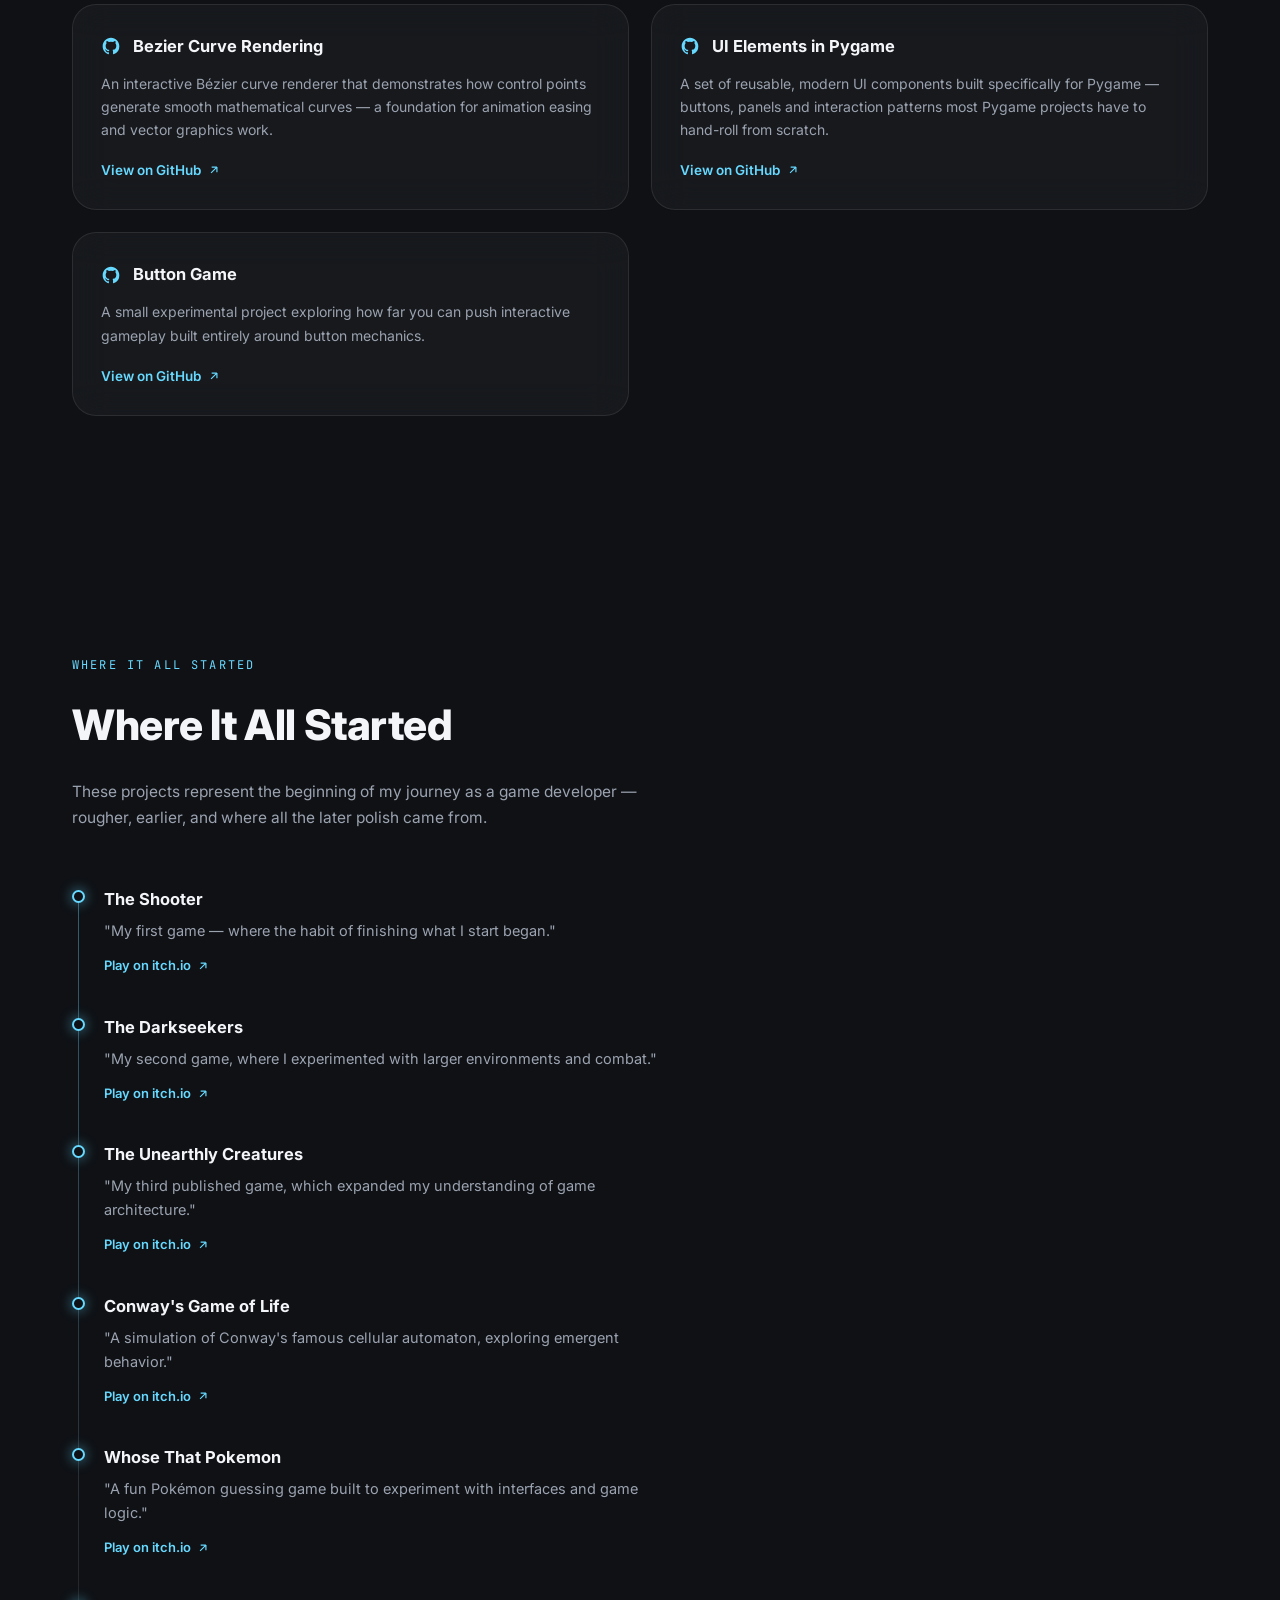
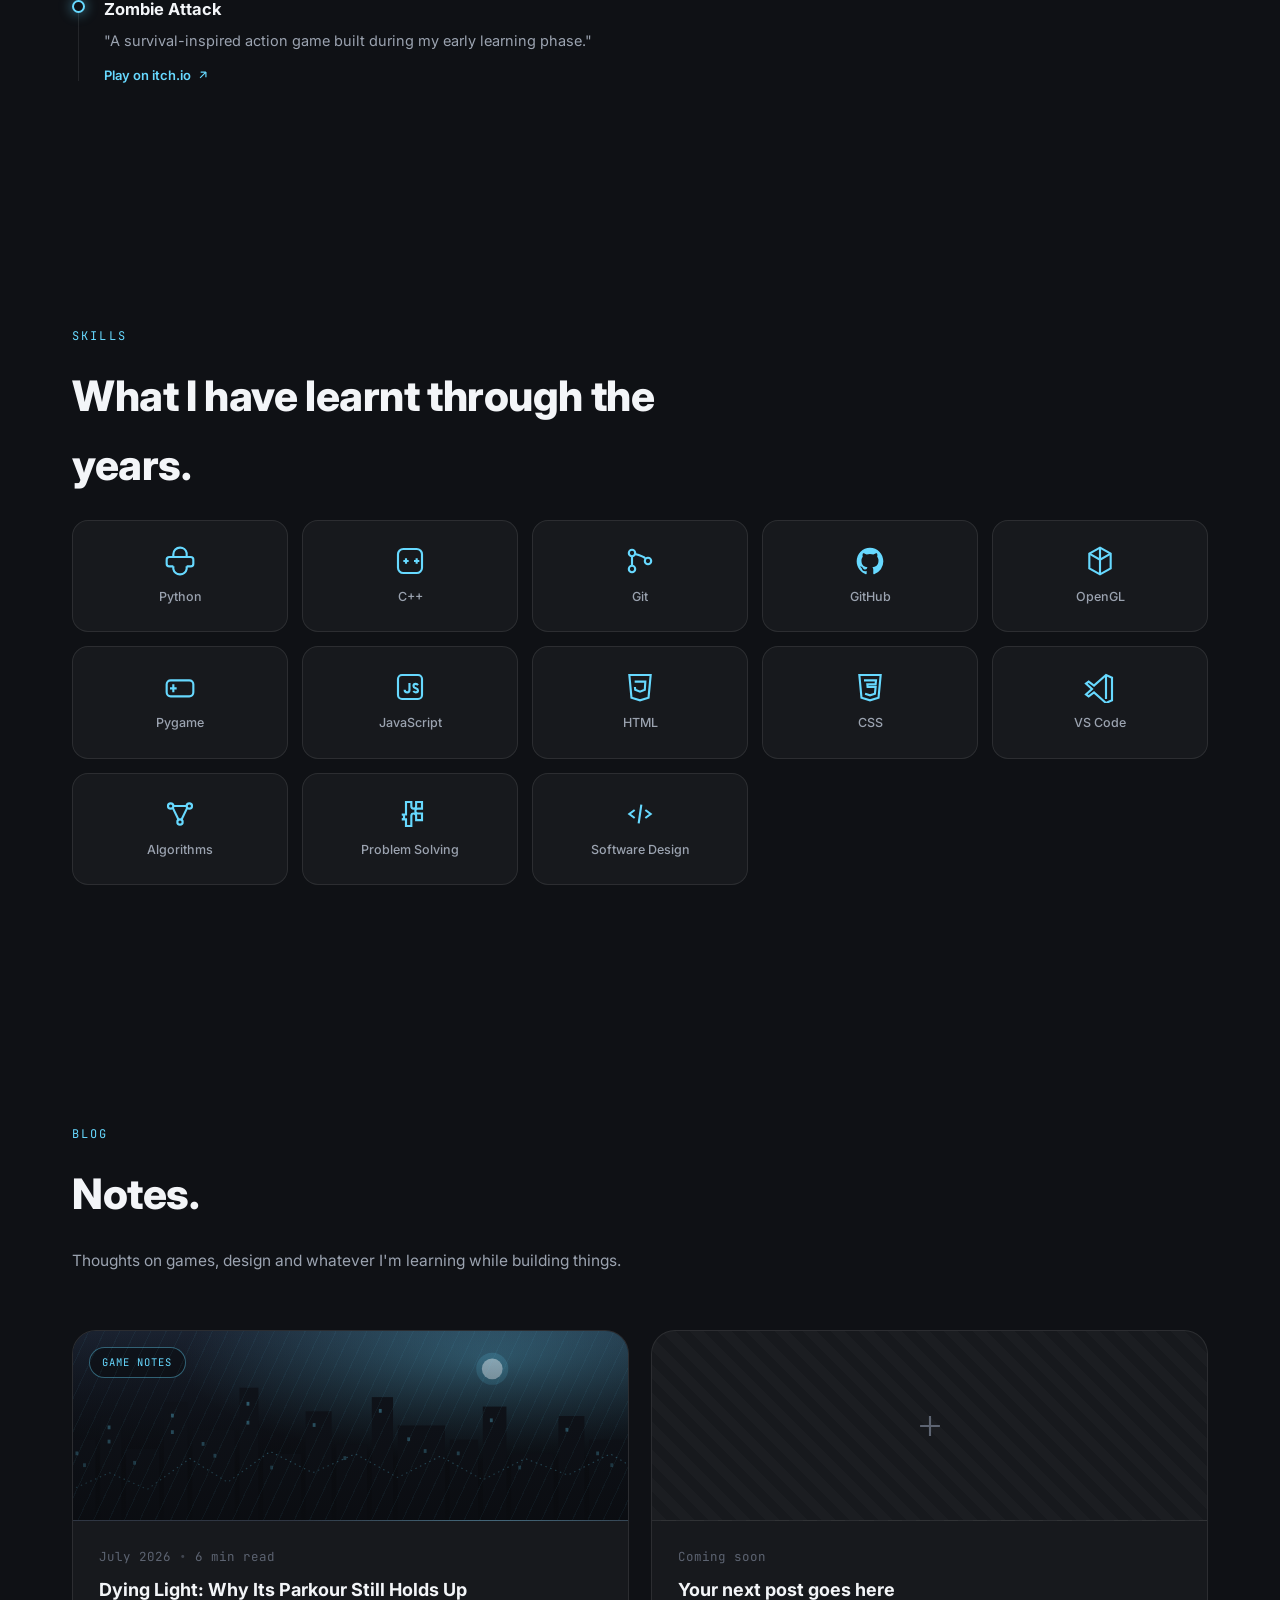
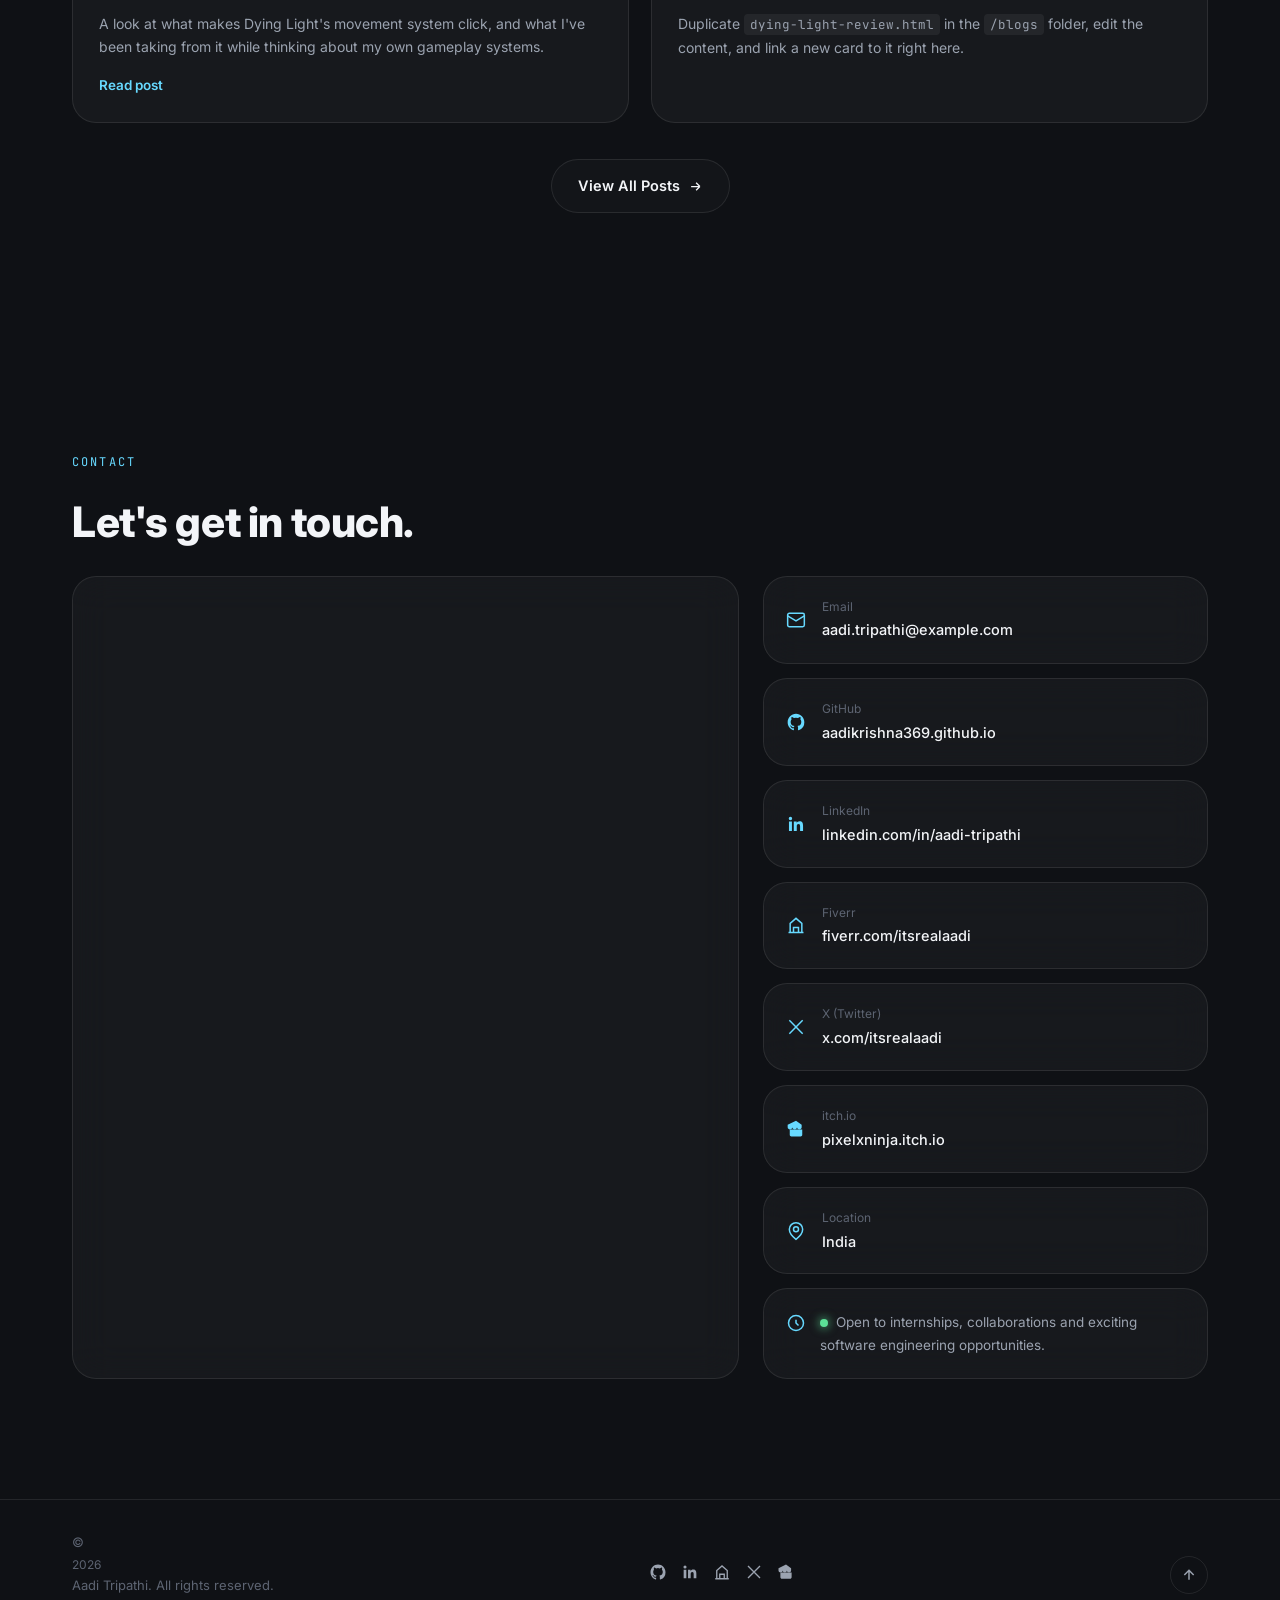
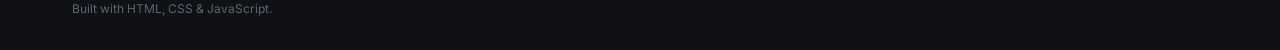
==== commit 1f85592a: "Update index.html updated textual parts to maintain human nature" ====
--- a/index.html
+++ b/index.html
@@ -9,6 +9,7 @@
 <link rel="preconnect" href="https://fonts.gstatic.com" crossorigin>
 <link href="https://fonts.googleapis.com/css2?family=Inter:wght@400;500;600;700;800;900&family=JetBrains+Mono:wght@400;500&display=swap" rel="stylesheet">
 <link rel="stylesheet" href="styles.css">
+
 <link rel="icon" type="image/png" href="https://img.icons8.com/?size=100&id=IDHst7MTjBqX&format=png&color=000000">
 
 <!-- Open Graph / Facebook / Discord / iMessage -->
@@ -53,8 +54,8 @@
       <a href="#contact">Contact</a>
     </nav>
     <a href="#" class="btn btn-ghost resume-btn">
-      <span>Resume</span>
-      <svg width="14" height="14" viewBox="0 0 24 24" fill="none" stroke="currentColor" stroke-width="2"><path d="M12 3v13m0 0l-5-5m5 5l5-5M5 21h14"/></svg>
+      <!-- <span></span> -->
+      <!-- <svg width="14" height="14" viewBox="0 0 24 24" fill="none" stroke="currentColor" stroke-width="2"><path d="M12 3v13m0 0l-5-5m5 5l5-5M5 21h14"/></svg> -->
     </a>
     <button class="nav-toggle" id="navToggle" aria-label="Toggle menu" aria-expanded="false">
       <span></span><span></span><span></span>
@@ -77,26 +78,26 @@
 
   <div class="hero-content">
     <div class="hero-text fade-up">
-      <span class="badge"><span class="badge-dot"></span>GAME DEVELOPER&nbsp;&bull;&nbsp;SOFTWARE ENGINEER</span>
+      <span class="badge"><span class="badge-dot"></span>GAME DEVELOPER</span>
       <h1 class="hero-heading">
-        Hi, I'm<br>
+        Hey, I'm<br>
         <span class="accent-text">Aadi Krishna Tripathi.</span>
       </h1>
       <p class="hero-sub">
-        I build polished games, graphics experiments, procedural systems and interactive software — projects where technical depth and craft matter as much as whether they're fun to use. This year I'll be starting Information Technology at <strong>IIIT Allahabad</strong>, carrying that same habit of building into a formal Computer Science education.
+            I build polished games, lots of prototypes and graphics experiments. This year I'll be starting Information Technology at <strong>IIIT Allahabad</strong>. 
       </p>
       <div class="hero-actions">
         <a href="#projects" class="btn btn-primary magnetic">
           <span>Explore Projects</span>
           <svg width="16" height="16" viewBox="0 0 24 24" fill="none" stroke="currentColor" stroke-width="2"><path d="M5 12h14m0 0l-6-6m6 6l-6 6"/></svg>
         </a>
-        <a href="#contact" class="btn btn-outline magnetic">
+        <!-- <a href="#contact" class="btn btn-outline magnetic">
           <span>Get in Touch</span>
         </a>
         <a href="#" class="btn btn-outline magnetic">
           <span>Resume</span>
           <svg width="15" height="15" viewBox="0 0 24 24" fill="none" stroke="currentColor" stroke-width="2"><path d="M12 3v13m0 0l-5-5m5 5l5-5M5 21h14"/></svg>
-        </a>
+        </a> -->
       </div>
     </div>
 
@@ -116,19 +117,20 @@
 <section class="section about" id="about">
   <div class="container">
     <p class="eyebrow fade-up">ABOUT</p>
-    <h2 class="section-title fade-up">Building worlds, one system at a time.</h2>
+    <h2 class="section-title fade-up">About me :P</h2>
 
     <div class="about-grid">
       <div class="about-copy fade-up">
-        <p>
-          I'm a self-taught developer who started with <strong>Python</strong> and never really stopped building. What began as small scripts turned into a habit of shipping finished, playable things — games built in <strong>Pygame</strong>, tools written in <strong>C++</strong>, and whatever else a project needed.
-        </p>
-        <p>
-          Game development is where most of that energy goes: gameplay systems, <strong>procedural generation</strong>, and the kind of <strong>graphics programming</strong> and <strong>OpenGL</strong> experiments that turn math into something you can watch move on screen. I care just as much about the layer underneath — clean <strong>UI systems</strong> and <strong>software engineering</strong> habits that let a small project grow without falling apart.
-        </p>
-        <p>
-          I'm starting Information Technology at IIIT Allahabad this year, and I'm bringing that same instinct with me: build it, break it, understand why, build it better.
-        </p>
+<p>
+
+  I'm a self-taught game developer who started with <strong>Python</strong> and never really stopped learning. From building bare minimum prototypes to fully functional polished games — it is a fun journey. My most preferred library is <strong>Pygame</strong>, and I love coding games using it, and even making tools on the way.
+
+</p>
+<p>
+
+  I'm starting Information Technology at IIIT Allahabad this year, and I'm bringing that same instinct with me: build it, break it, understand why, build it better.
+
+</p>
       </div>
 
       <div class="stats-grid">
@@ -179,7 +181,7 @@
           <span class="badge-pill">Python</span>
           <span class="badge-pill">Pygame</span>
           <span class="badge-pill">Pixel Art</span>
-          <span class="badge-pill">Action / Adventure</span>
+          <span class="badge-pill">Action / Survival</span>
         </div>
         <div class="featured-actions">
           <a href="https://pixelxninja.itch.io/little-guys" target="_blank" rel="noopener" class="btn btn-primary magnetic">
@@ -233,7 +235,7 @@
 <section class="section skills" id="skills">
   <div class="container">
     <p class="eyebrow fade-up">SKILLS</p>
-    <h2 class="section-title fade-up">The stack behind the systems.</h2>
+    <h2 class="section-title fade-up">What I have learnt through the years.</h2>
 
     <div class="skills-grid" id="skillsGrid"></div>
   </div>
@@ -243,7 +245,7 @@
 <section class="section blogs" id="blogs">
   <div class="container">
     <p class="eyebrow fade-up">BLOG</p>
-    <h2 class="section-title fade-up">Notes from the build.</h2>
+    <h2 class="section-title fade-up">Notes.</h2>
     <p class="section-sub fade-up">Thoughts on games, design and whatever I'm learning while building things.</p>
 
     <!--
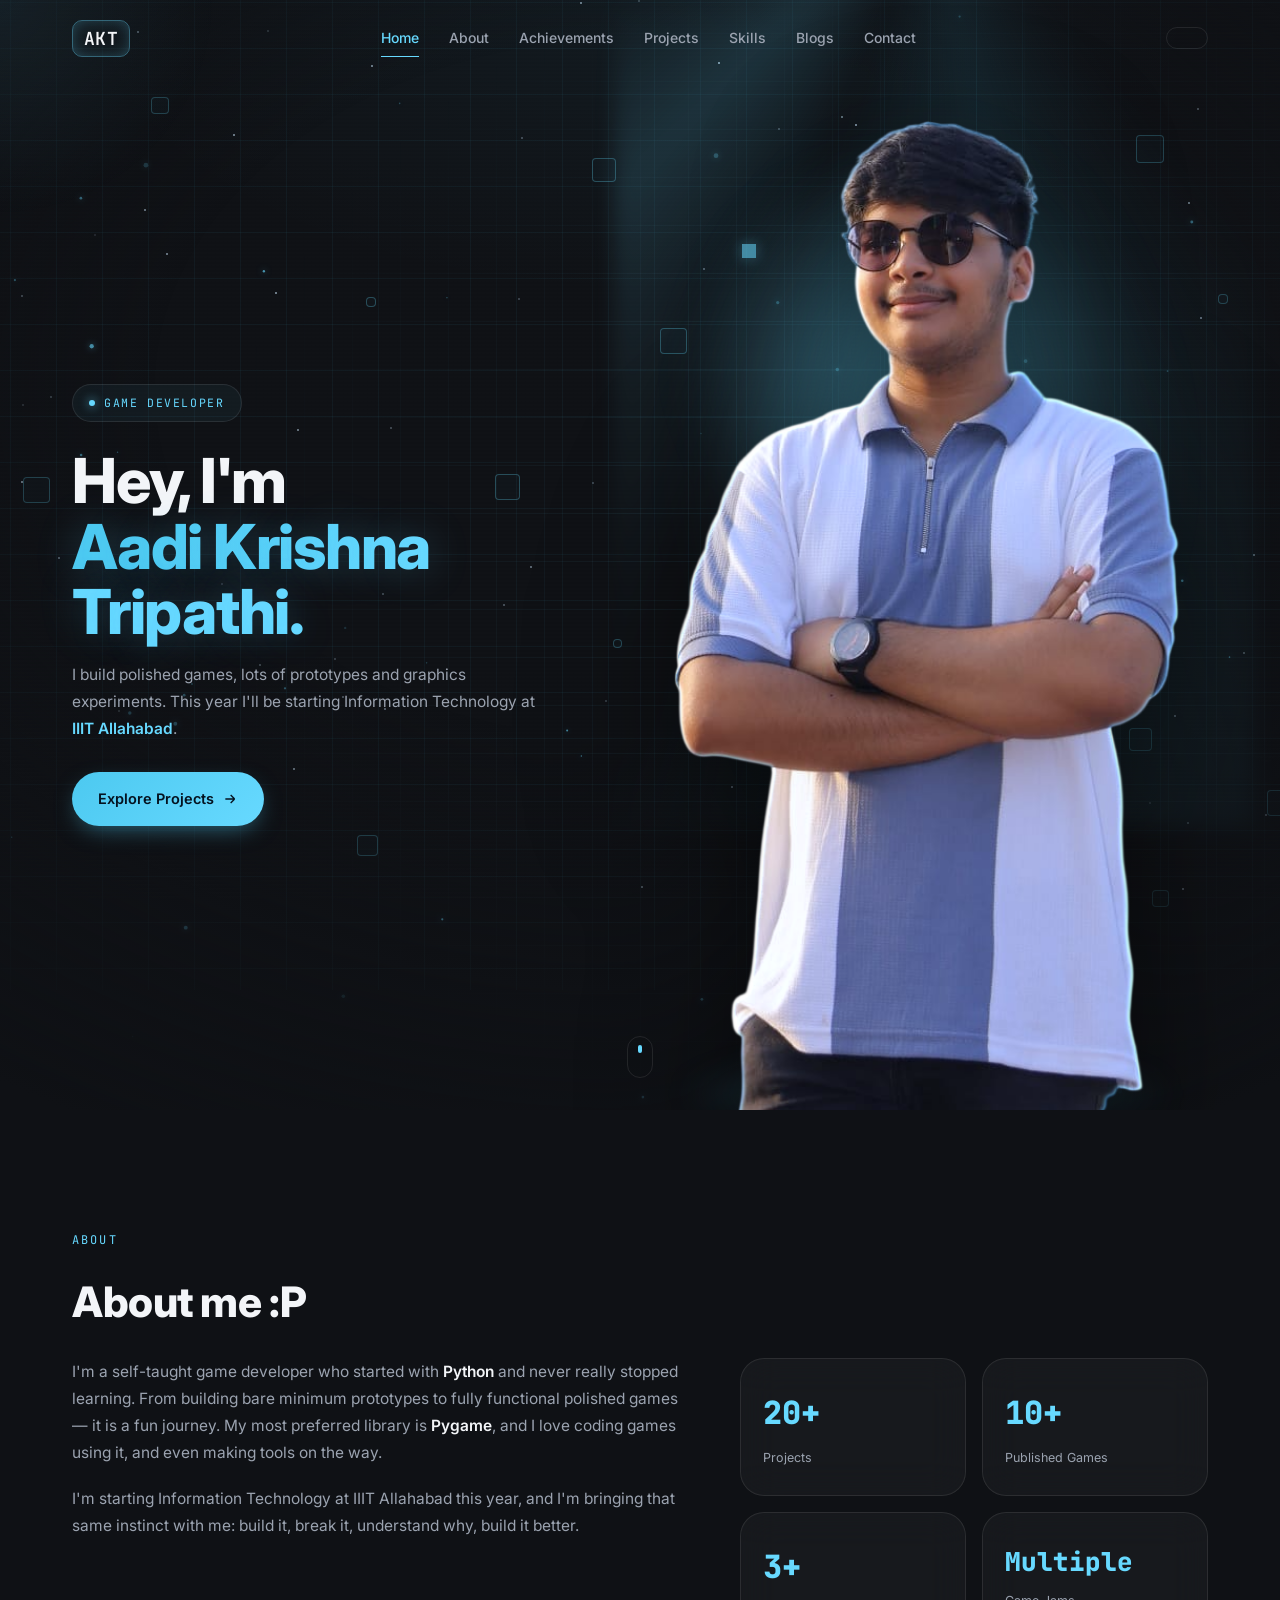
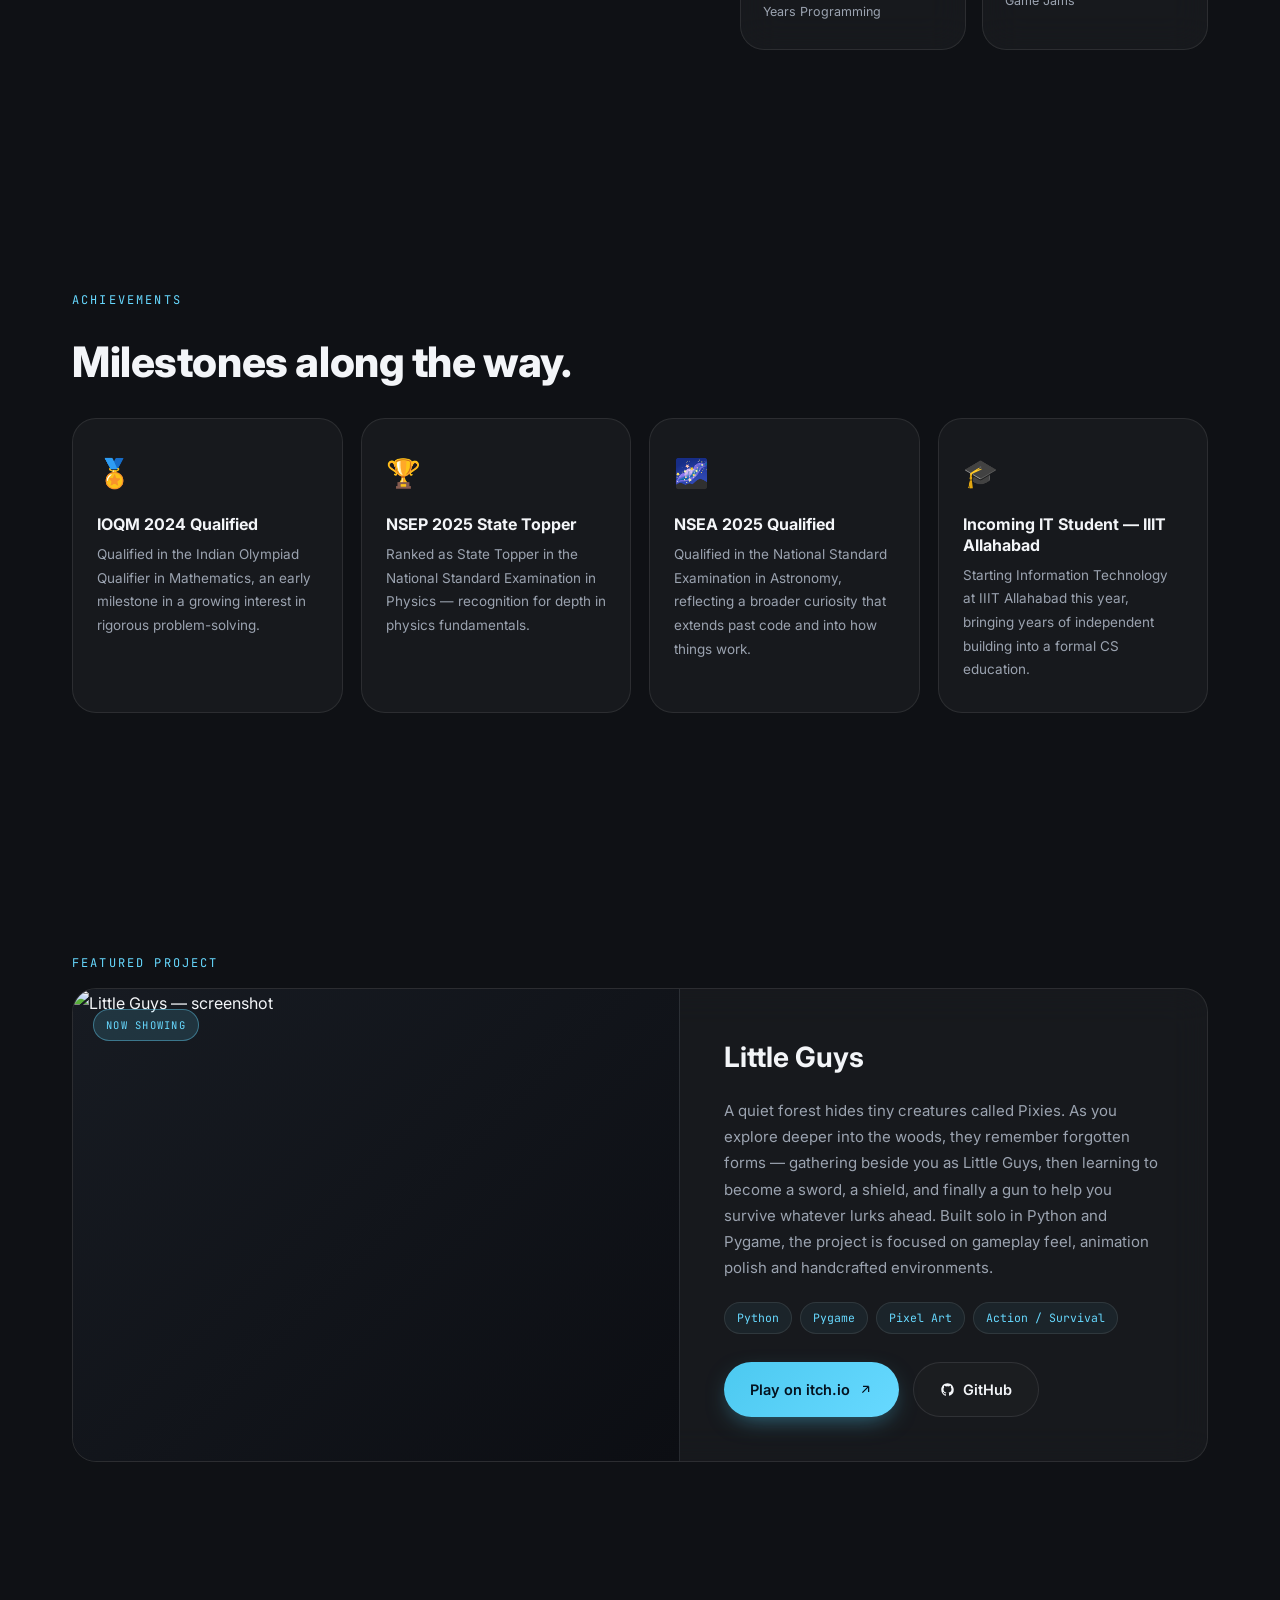
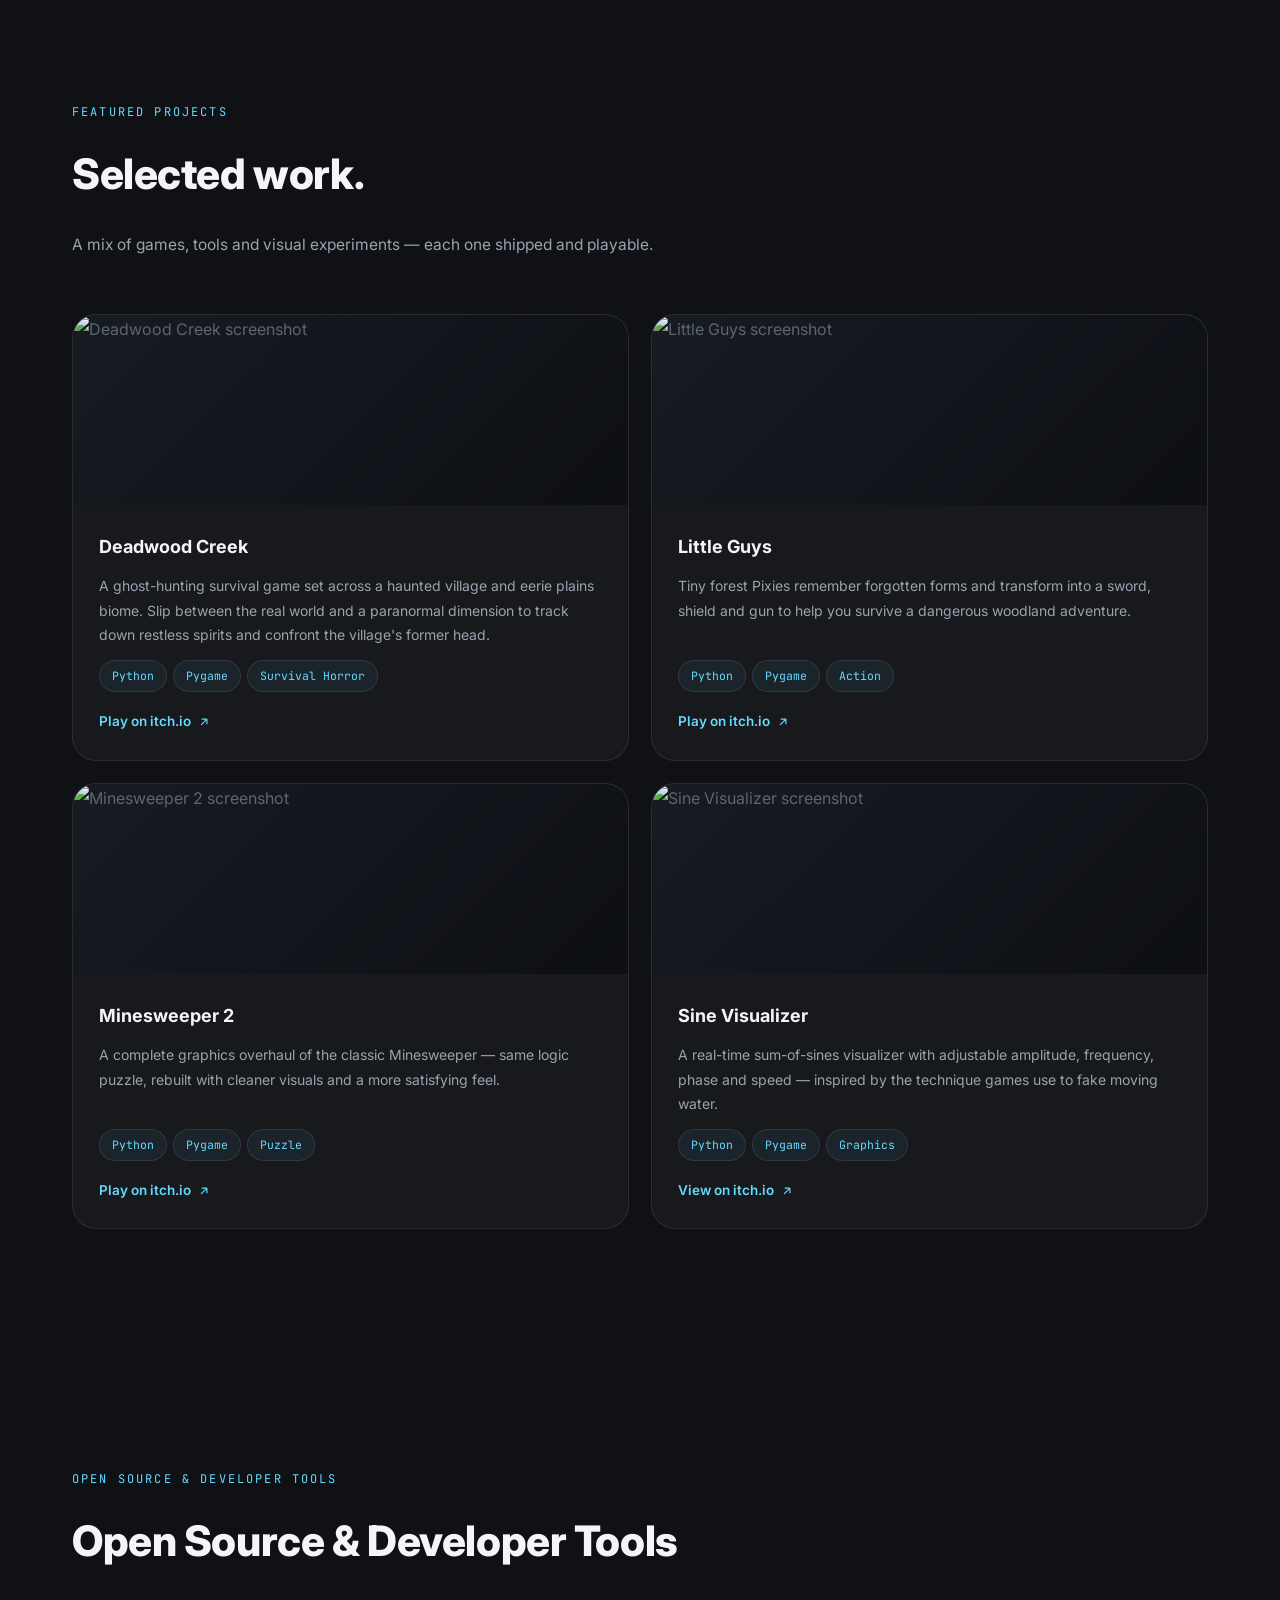
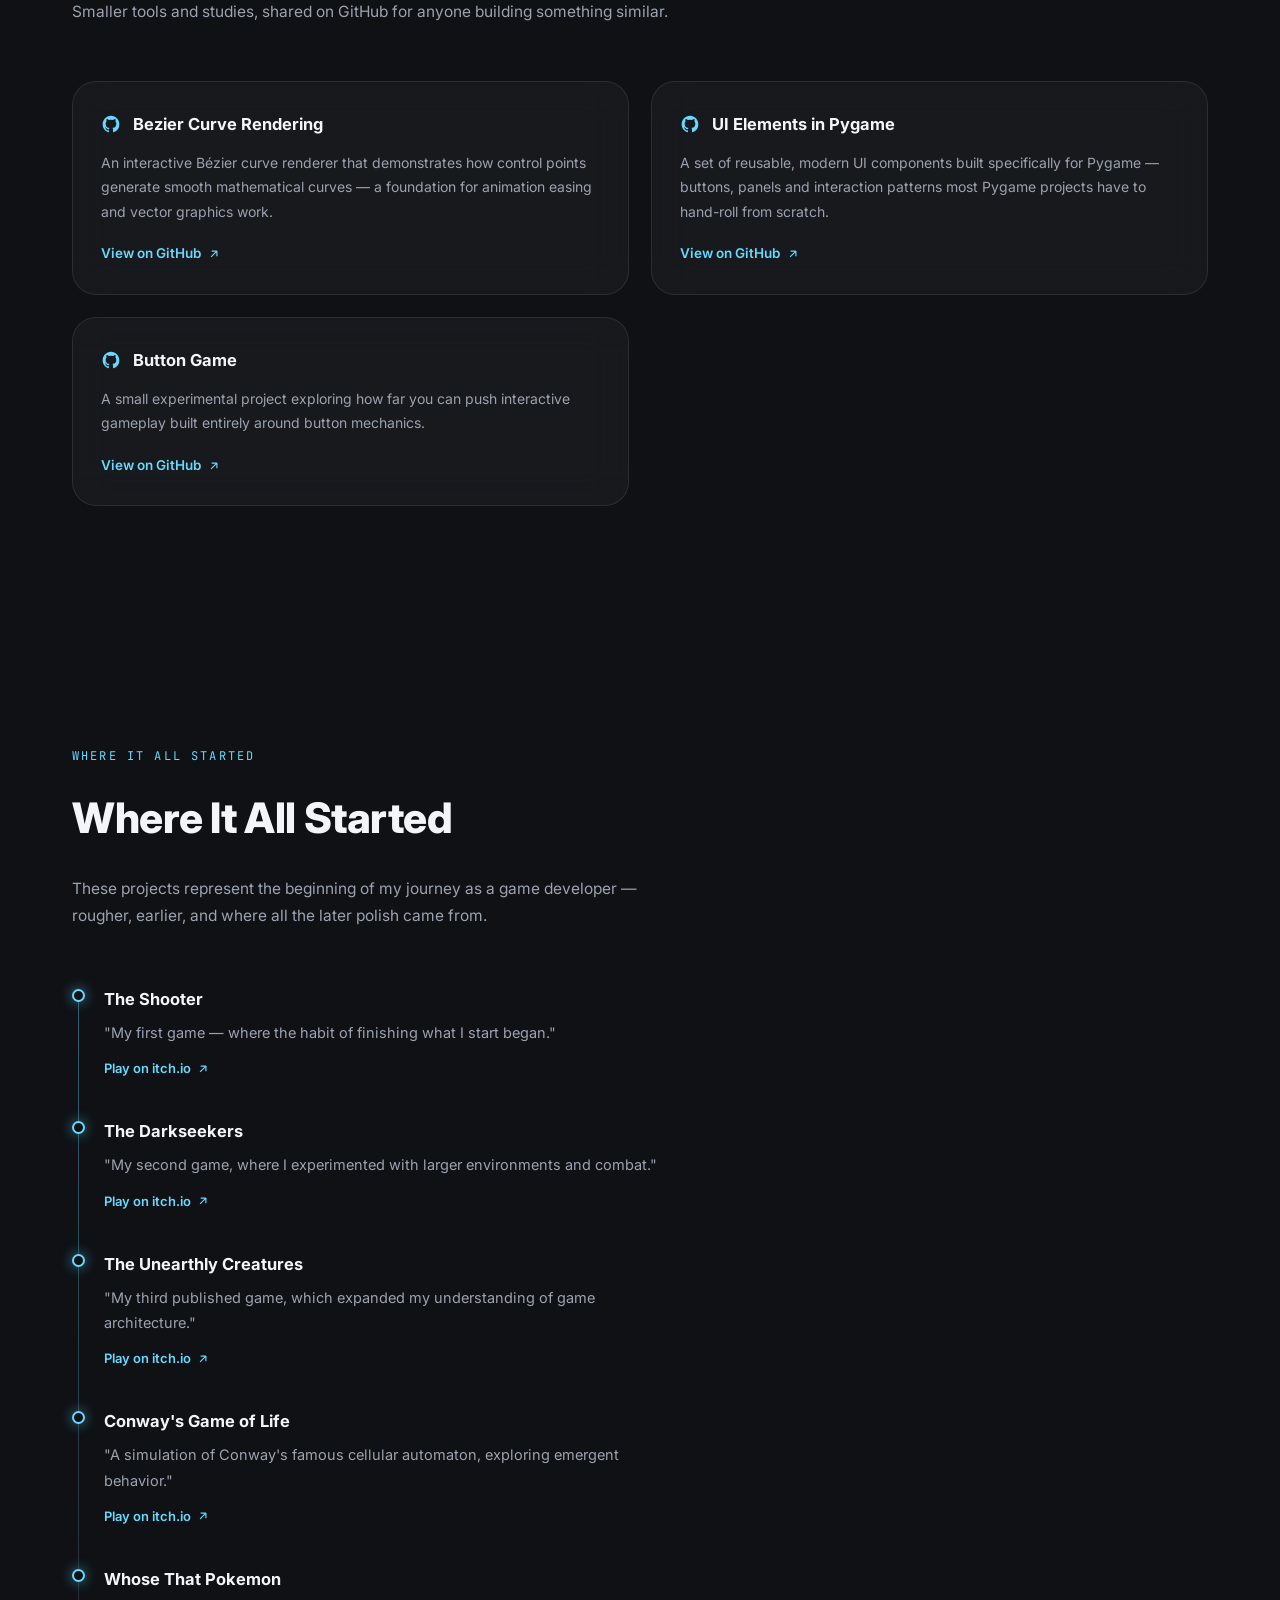
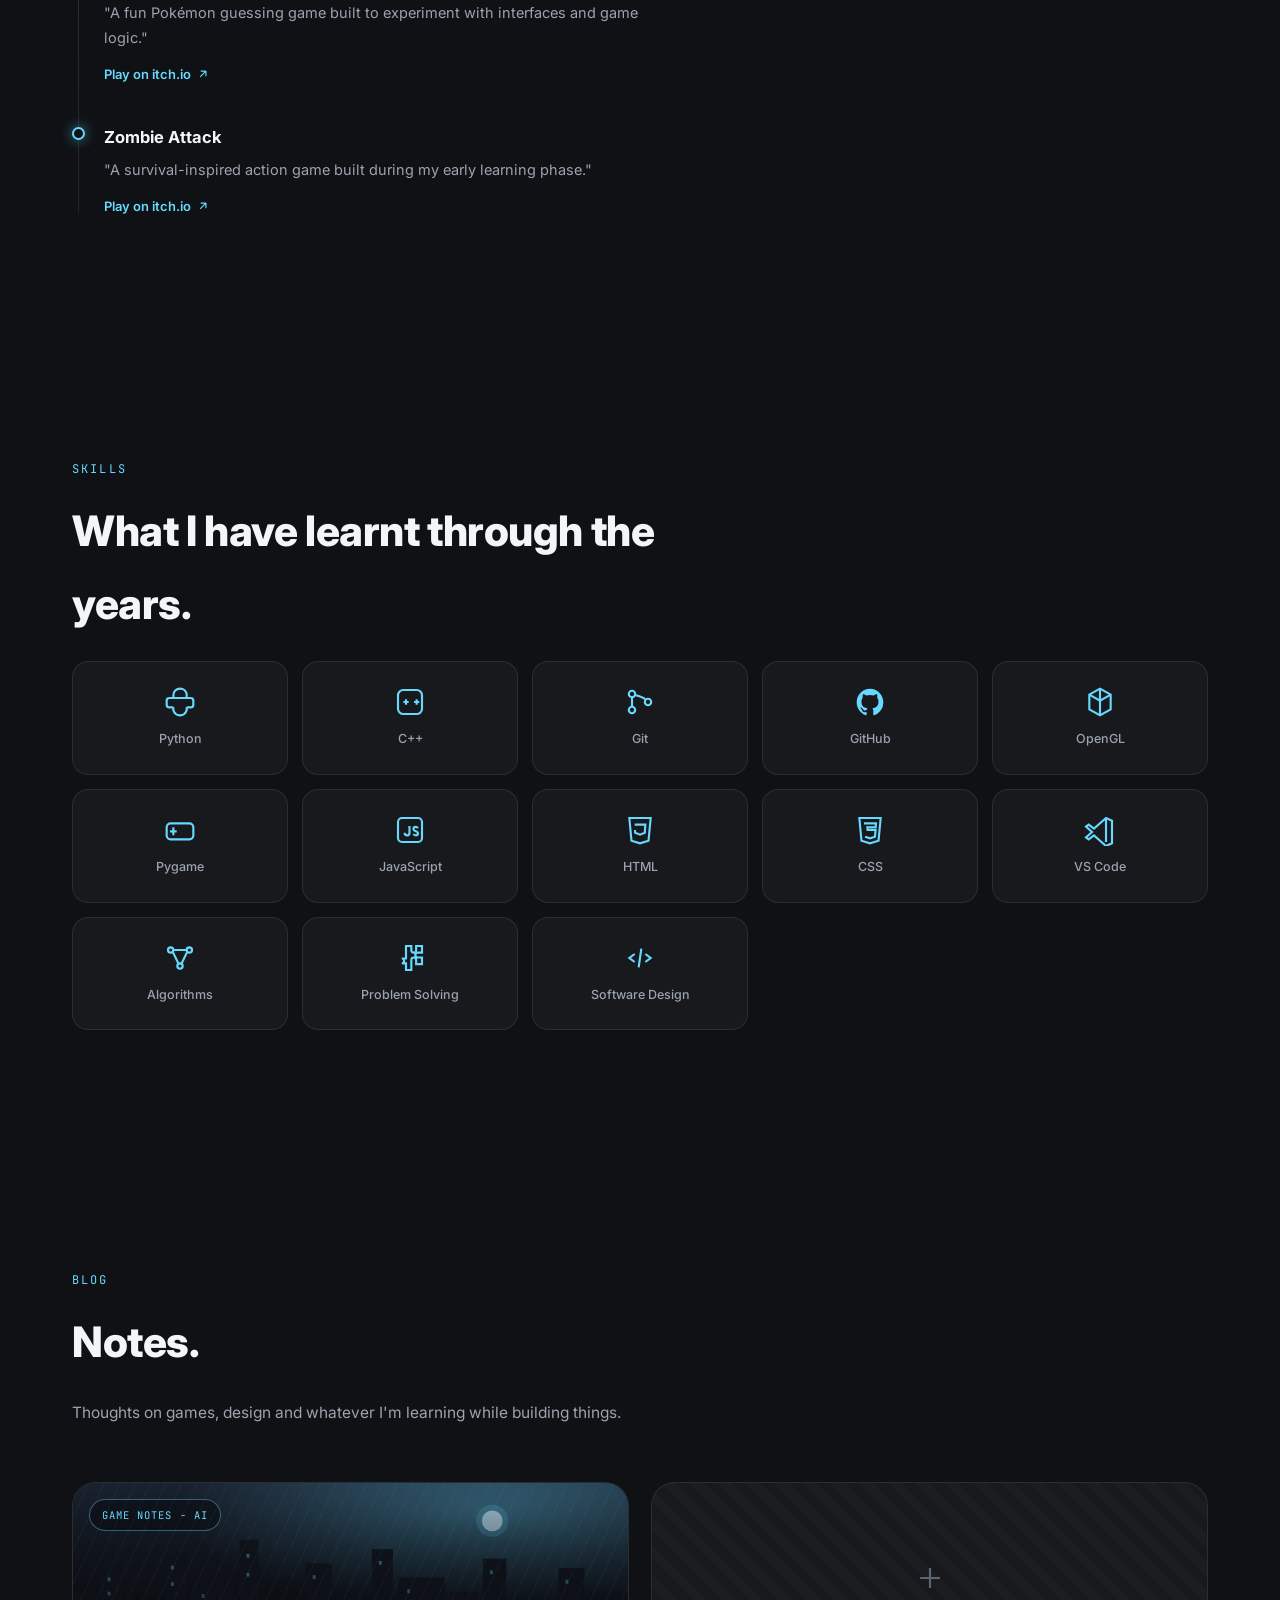
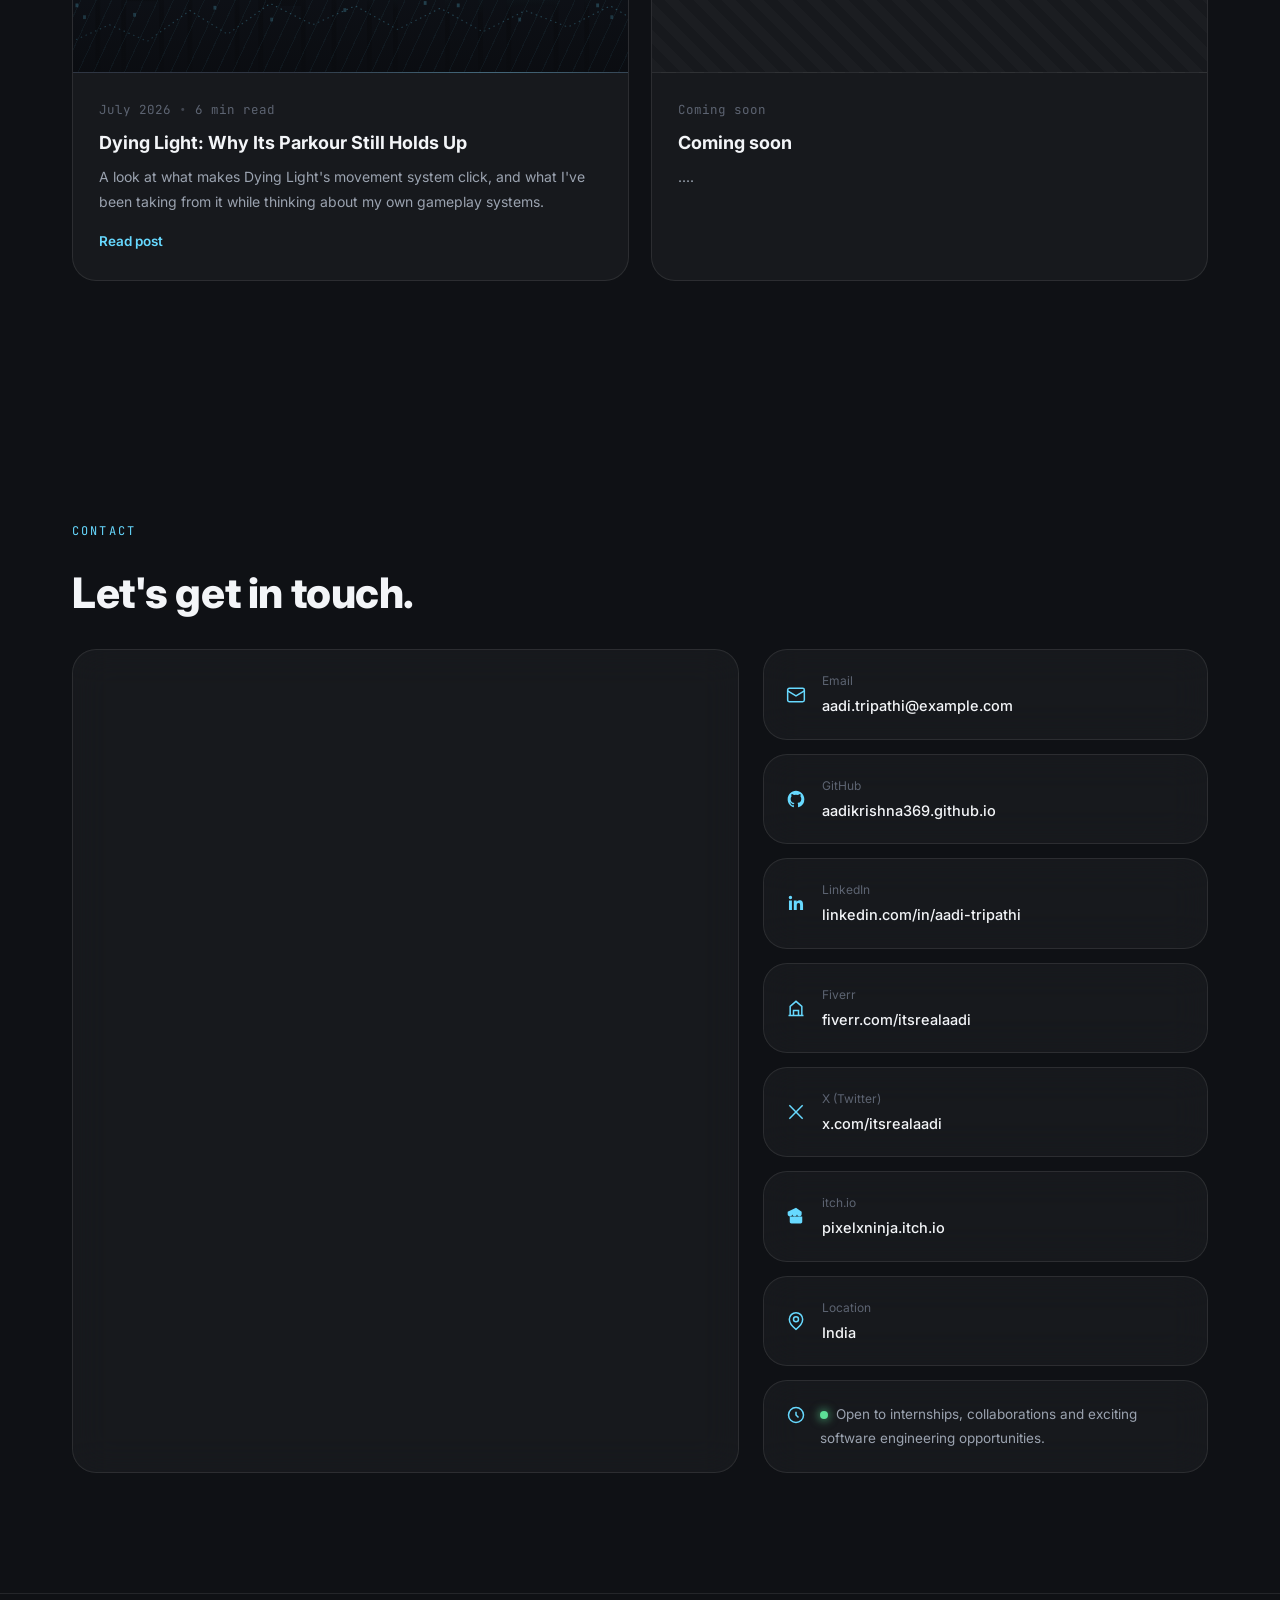
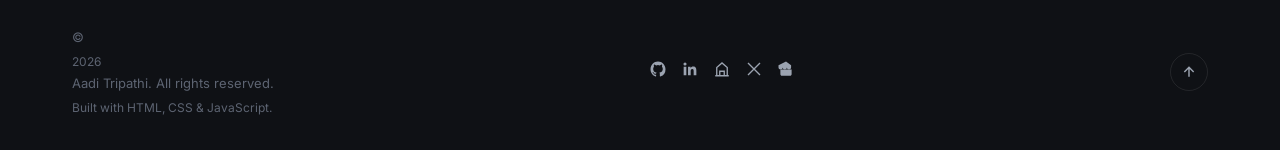
==== commit 77247b76: "Update index.html" ====
--- a/index.html
+++ b/index.html
@@ -143,7 +143,7 @@
           <span class="stat-label">Published Games</span>
         </div>
         <div class="stat-card glass fade-up" style="--delay:0.12s">
-          <span class="stat-number" data-count="4" data-suffix="+">0</span>
+          <span class="stat-number" data-count="3" data-suffix="+">0</span>
           <span class="stat-label">Years Programming</span>
         </div>
         <div class="stat-card glass fade-up" style="--delay:0.18s">
@@ -267,7 +267,7 @@
       <article class="blog-card fade-up">
         <a href="blogs/dying-light-review.html" class="blog-card-media blog-cover-nightcity">
           <img src="assets/blog-banner-dying-light.svg" alt="" loading="lazy">
-          <span class="blog-card-tag">GAME NOTES</span>
+          <span class="blog-card-tag">GAME NOTES - AI</span>
         </a>
         <div class="blog-card-body">
           <div class="blog-meta">
@@ -286,19 +286,19 @@
         </div>
         <div class="blog-card-body">
           <div class="blog-meta"><span>Coming soon</span></div>
-          <h3>Your next post goes here</h3>
-          <p>Duplicate <code>dying-light-review.html</code> in the <code>/blogs</code> folder, edit the content, and link a new card to it right here.</p>
+          <h3>Coming soon</h3>
+          <p>....</p>
         </div>
       </article>
 
     </div>
-
-    <div class="blogs-more fade-up">
+    <!-- The view all posts button is currently commented out -->
+    <!-- <div class="blogs-more fade-up">
       <a href="blogs/all.html" class="btn btn-outline magnetic">
         <span>View All Posts</span>
         <svg width="15" height="15" viewBox="0 0 24 24" fill="none" stroke="currentColor" stroke-width="2"><path d="M5 12h14m0 0l-6-6m6 6l-6 6"/></svg>
       </a>
-    </div>
+    </div> -->
   </div>
 </section>
 
--- a/styles.css
+++ b/styles.css
@@ -16,6 +16,18 @@
   --accent-soft:   rgba(76,201,240,0.14);
   --glow:          rgba(103,217,255,0.35);
 
+  /* code box syntax tokens */
+  --code-bg:       #0B0D11;
+  --code-border:   rgba(255,255,255,0.08);
+  --code-text:     #D8DEE9;
+  --code-kw:       #67D9FF;   /* keywords: def, return, if, class... */
+  --code-fn:       #C9A4FF;   /* function / method names */
+  --code-type:     #FFB86B;   /* type hints: float, int, -> None, etc. */
+  --code-str:      #9CE5A8;   /* strings */
+  --code-num:      #FF9E9E;   /* numbers */
+  --code-comment:  #6B7280;   /* comments */
+  --code-punc:     #8892A6;   /* punctuation / operators */
+
   --font-body: 'Inter', -apple-system, sans-serif;
   --font-mono: 'JetBrains Mono', 'SF Mono', monospace;
 
@@ -38,7 +50,7 @@
   background:var(--bg);
   color:var(--text);
   font-family:var(--font-body);
-  line-height:1.65;
+  line-height:1.75;
   overflow-x:hidden;
   -webkit-font-smoothing:antialiased;
 }
@@ -354,7 +366,11 @@
 
 .post-content p{ color:var(--text-muted); font-size:16.5px; line-height:1.85; margin-bottom:22px; }
 .post-content p strong{ color:var(--text); font-weight:600; }
-.post-content h2{ font-size:26px; font-weight:800; margin:48px 0 18px; letter-spacing:-0.01em; }
+.post-content h2{
+  font-size:26px; font-weight:800; margin:48px 0 20px; letter-spacing:-0.01em;
+  text-decoration-line:underline; text-decoration-style:wavy; text-decoration-color:var(--highlight);
+  text-decoration-thickness:2.2px; text-underline-offset:9px; -webkit-text-decoration-skip-ink:none; text-decoration-skip-ink:none;
+}
 .post-content h3{ font-size:19px; font-weight:700; margin:34px 0 14px; }
 .post-content ul{ margin:0 0 22px; padding-left:0; }
 .post-content ul li{
@@ -382,6 +398,98 @@
 .post-callout svg{ color:var(--highlight); flex-shrink:0; margin-top:2px; }
 .post-callout p{ margin-bottom:0; font-size:15px; }
 .post-callout strong{ color:var(--text); }
+
+/* --------------------------------------------------------------------
+   PULL QUOTE — a mid-article, centered quote for a single standout line.
+   Usage: <blockquote class="pull-quote">Your line here.</blockquote>
+   Keep the regular <blockquote> (left-border, left-aligned) for quotes
+   embedded in the flow of a paragraph; use .pull-quote to break the
+   article and give one sentence its own centered moment.
+   -------------------------------------------------------------------- */
+.post-content blockquote.pull-quote{
+  border-left:none; text-align:center; max-width:560px; margin:52px auto;
+  padding:30px 24px; font-size:22px; line-height:1.55; font-style:italic; color:var(--text);
+  border-top:1px solid var(--border); border-bottom:1px solid var(--border);
+  position:relative;
+}
+.post-content blockquote.pull-quote::before{
+  content:'\201C'; display:block; font-family:Georgia, 'Times New Roman', serif;
+  font-size:56px; line-height:1; color:var(--highlight); opacity:0.55; margin-bottom:6px;
+}
+.post-content blockquote.pull-quote cite{
+  display:block; margin-top:14px; font-style:normal; font-family:var(--font-mono);
+  font-size:12.5px; letter-spacing:0.06em; color:var(--text-faint);
+}
+
+/* --------------------------------------------------------------------
+   CODE BOX — a labeled, copyable code block with Python syntax tokens.
+   Usage:
+     <div class="code-box">
+       <div class="code-box-header">
+         <div class="code-box-dots"><span></span><span></span><span></span></div>
+         <span class="code-box-lang">python</span>
+         <button class="code-copy-btn" type="button" data-copy-target="my-snippet">
+           <svg class="icon-copy" width="13" height="13" viewBox="0 0 24 24" fill="none" stroke="currentColor" stroke-width="2"><rect x="9" y="9" width="12" height="12" rx="2"/><path d="M5 15H4a1 1 0 0 1-1-1V4a1 1 0 0 1 1-1h10a1 1 0 0 1 1 1v1"/></svg>
+           <span class="code-copy-label">Copy</span>
+         </button>
+       </div>
+       <pre class="code-box-pre"><code id="my-snippet" class="language-python">...</code></pre>
+     </div>
+   Wrap tokens in spans to color them: .tok-kw (keywords), .tok-fn (function/
+   method names), .tok-type (type hints — int, float, -> None, etc.),
+   .tok-str (strings), .tok-num (numbers), .tok-com (comments), .tok-punc
+   (punctuation/operators). Copy behavior is wired up by a small script —
+   see the inline <script> at the bottom of a post that uses .code-box.
+   -------------------------------------------------------------------- */
+.post-content .code-box{
+  margin:36px 0; border-radius:var(--radius-md); border:1px solid var(--code-border);
+  background:var(--code-bg); overflow:hidden;
+}
+.code-box-header{
+  display:flex; align-items:center; gap:12px; padding:11px 16px;
+  background:rgba(255,255,255,0.03); border-bottom:1px solid var(--code-border);
+}
+.code-box-dots{ display:flex; gap:6px; }
+.code-box-dots span{ width:9px; height:9px; border-radius:50%; background:rgba(255,255,255,0.14); }
+.code-box-dots span:nth-child(1){ background:#FF6B6B; opacity:0.55; }
+.code-box-dots span:nth-child(2){ background:#FFD166; opacity:0.55; }
+.code-box-dots span:nth-child(3){ background:#5CE097; opacity:0.55; }
+.code-box-lang{
+  font-family:var(--font-mono); font-size:11.5px; letter-spacing:0.08em; text-transform:uppercase;
+  color:var(--text-faint); flex:1;
+}
+.code-copy-btn{
+  display:inline-flex; align-items:center; gap:6px; font-family:var(--font-mono);
+  font-size:11.5px; color:var(--text-muted); padding:5px 10px; border-radius:100px;
+  border:1px solid var(--code-border); background:rgba(255,255,255,0.02);
+  transition:color 0.25s, border-color 0.25s, background 0.25s;
+}
+.code-copy-btn:hover{ color:var(--highlight); border-color:var(--border-strong); background:rgba(103,217,255,0.06); }
+.code-copy-btn.copied{ color:#5CE097; border-color:rgba(92,224,151,0.4); background:rgba(92,224,151,0.08); }
+.code-copy-btn .icon-copy{ flex-shrink:0; }
+.code-box-pre{
+  margin:0; padding:20px 22px; overflow-x:auto; -webkit-overflow-scrolling:touch;
+}
+.code-box-pre code{
+  font-family:var(--font-mono); font-size:13.5px; line-height:1.75; color:var(--code-text);
+  white-space:pre; tab-size:4;
+}
+.tok-kw{ color:var(--code-kw); }
+.tok-fn{ color:var(--code-fn); }
+.tok-type{ color:var(--code-type); }
+.tok-str{ color:var(--code-str); }
+.tok-num{ color:var(--code-num); }
+.tok-com{ color:var(--code-comment); font-style:italic; }
+.tok-punc{ color:var(--code-punc); }
+.code-box-pre::-webkit-scrollbar{ height:8px; }
+.code-box-pre::-webkit-scrollbar-thumb{ background:#242a35; border-radius:8px; }
+
+@media (max-width:640px){
+  .post-content blockquote.pull-quote{ font-size:19px; padding:24px 16px; }
+  .code-box-pre{ padding:16px; }
+  .code-box-pre code{ font-size:12.5px; }
+  .code-copy-label{ display:none; }
+}
 
 .post-tags{ display:flex; gap:8px; flex-wrap:wrap; margin:44px 0 0; padding-top:28px; border-top:1px solid var(--border); }
 
@@ -714,4 +822,4 @@
   transform:translateX(100%); transition:transform 0.45s var(--ease); z-index:99;
 }
 .mobile-nav.open{ transform:translateX(0); }
-.mobile-nav a{ font-size:17px; font-weight:600; color:var(--text); }+.mobile-nav a{ font-size:17px; font-weight:600; color:var(--text); }
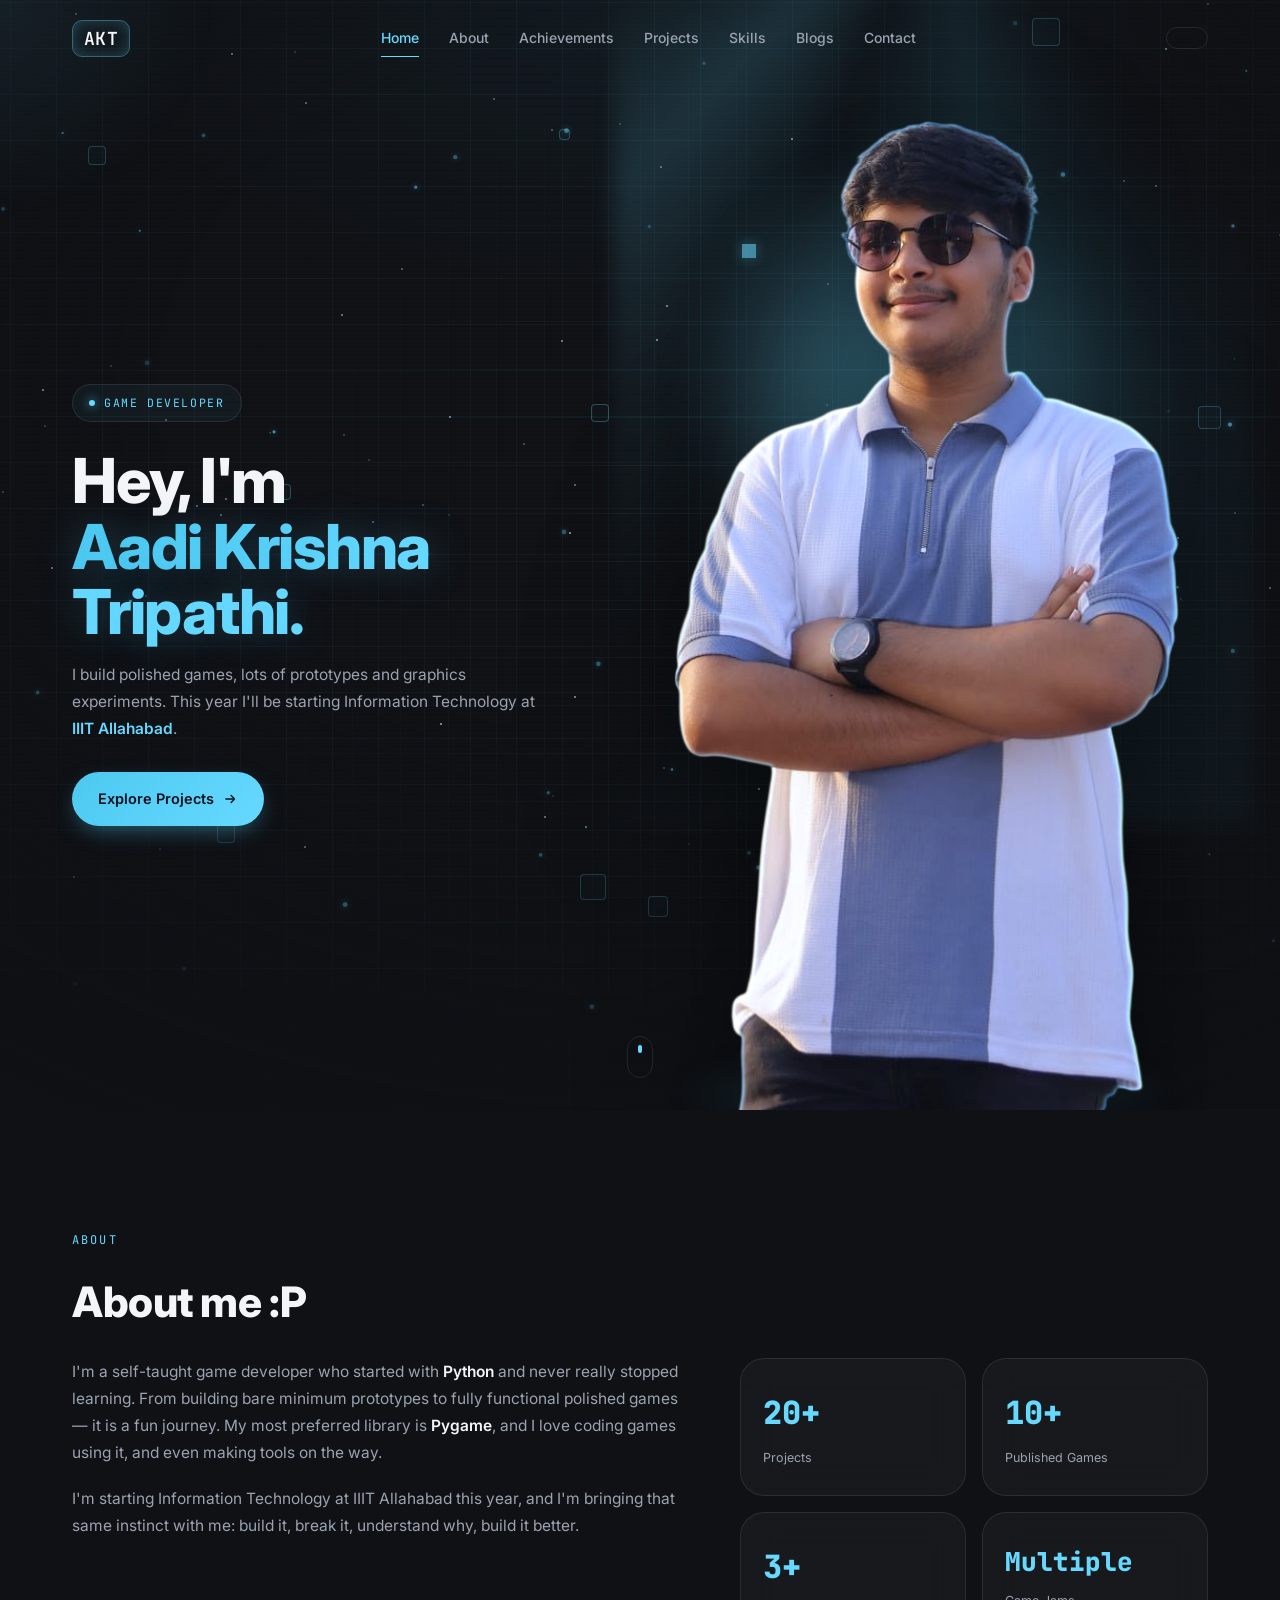
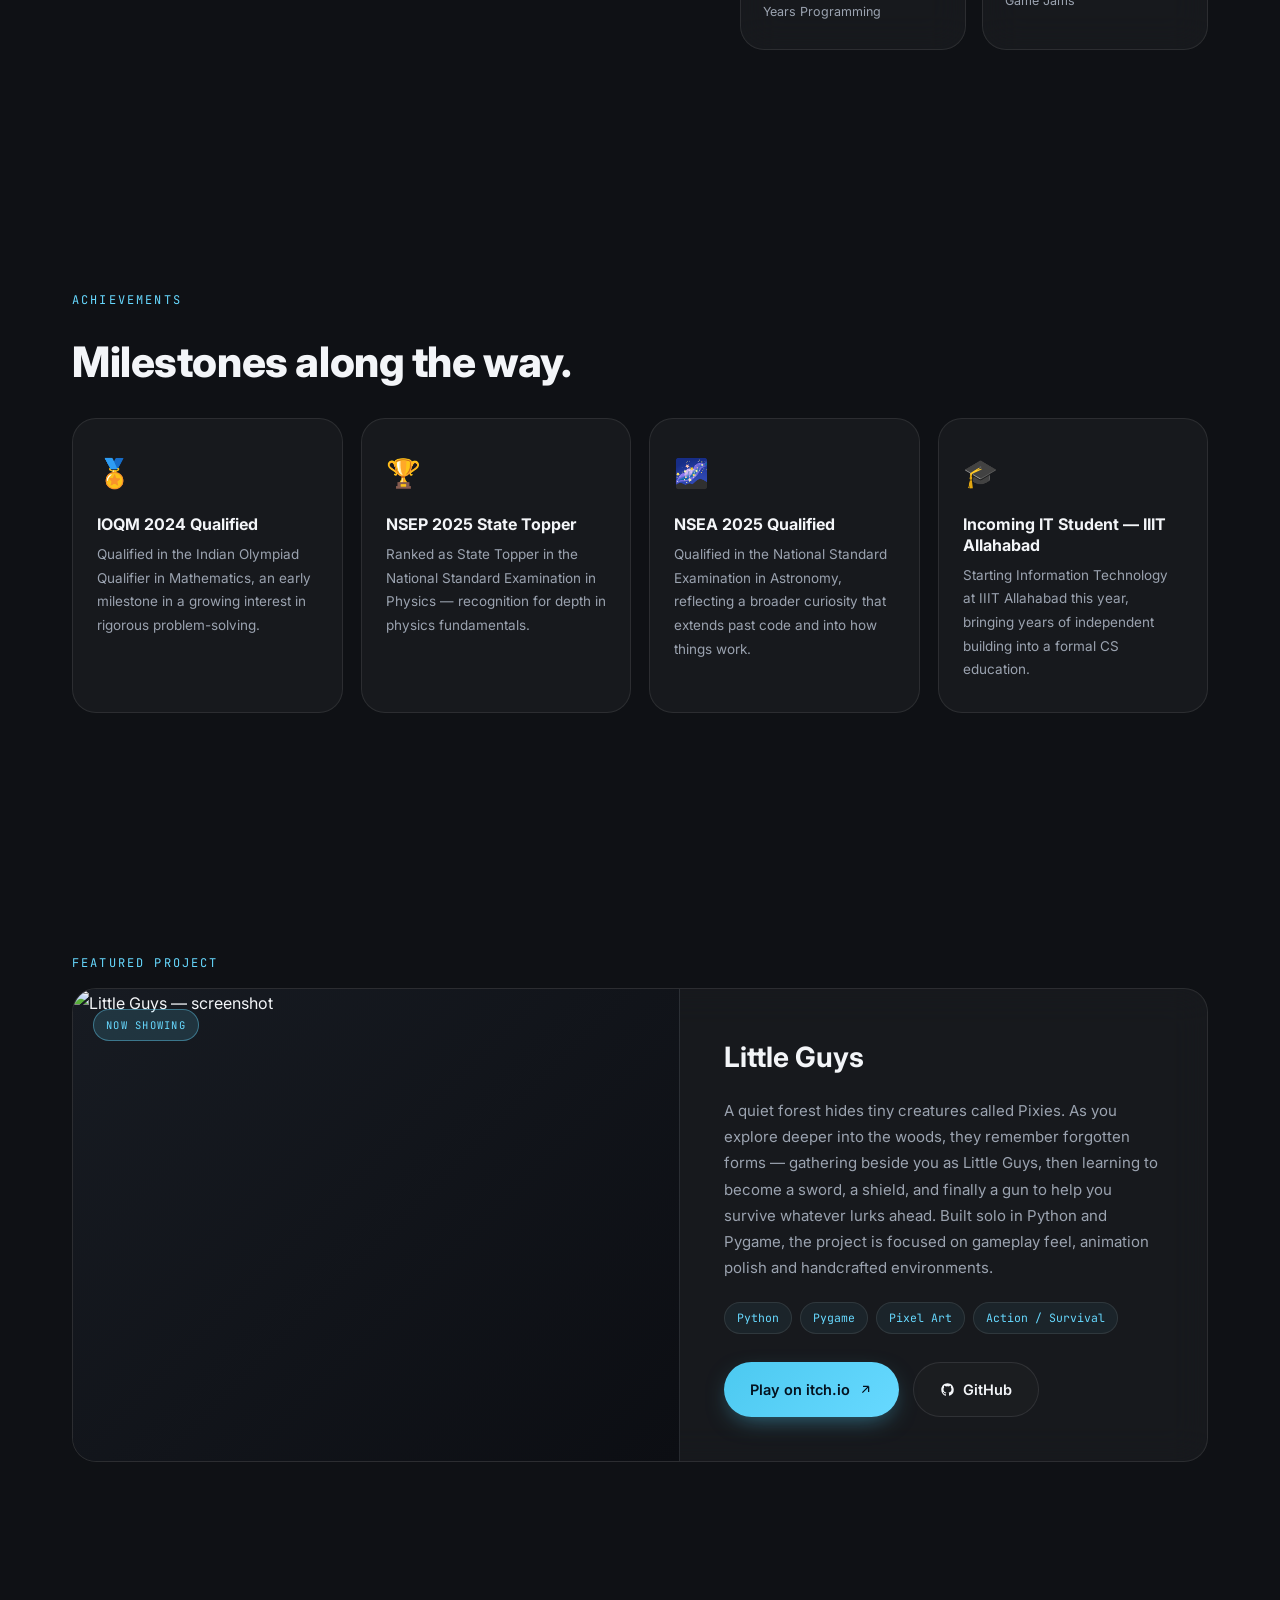
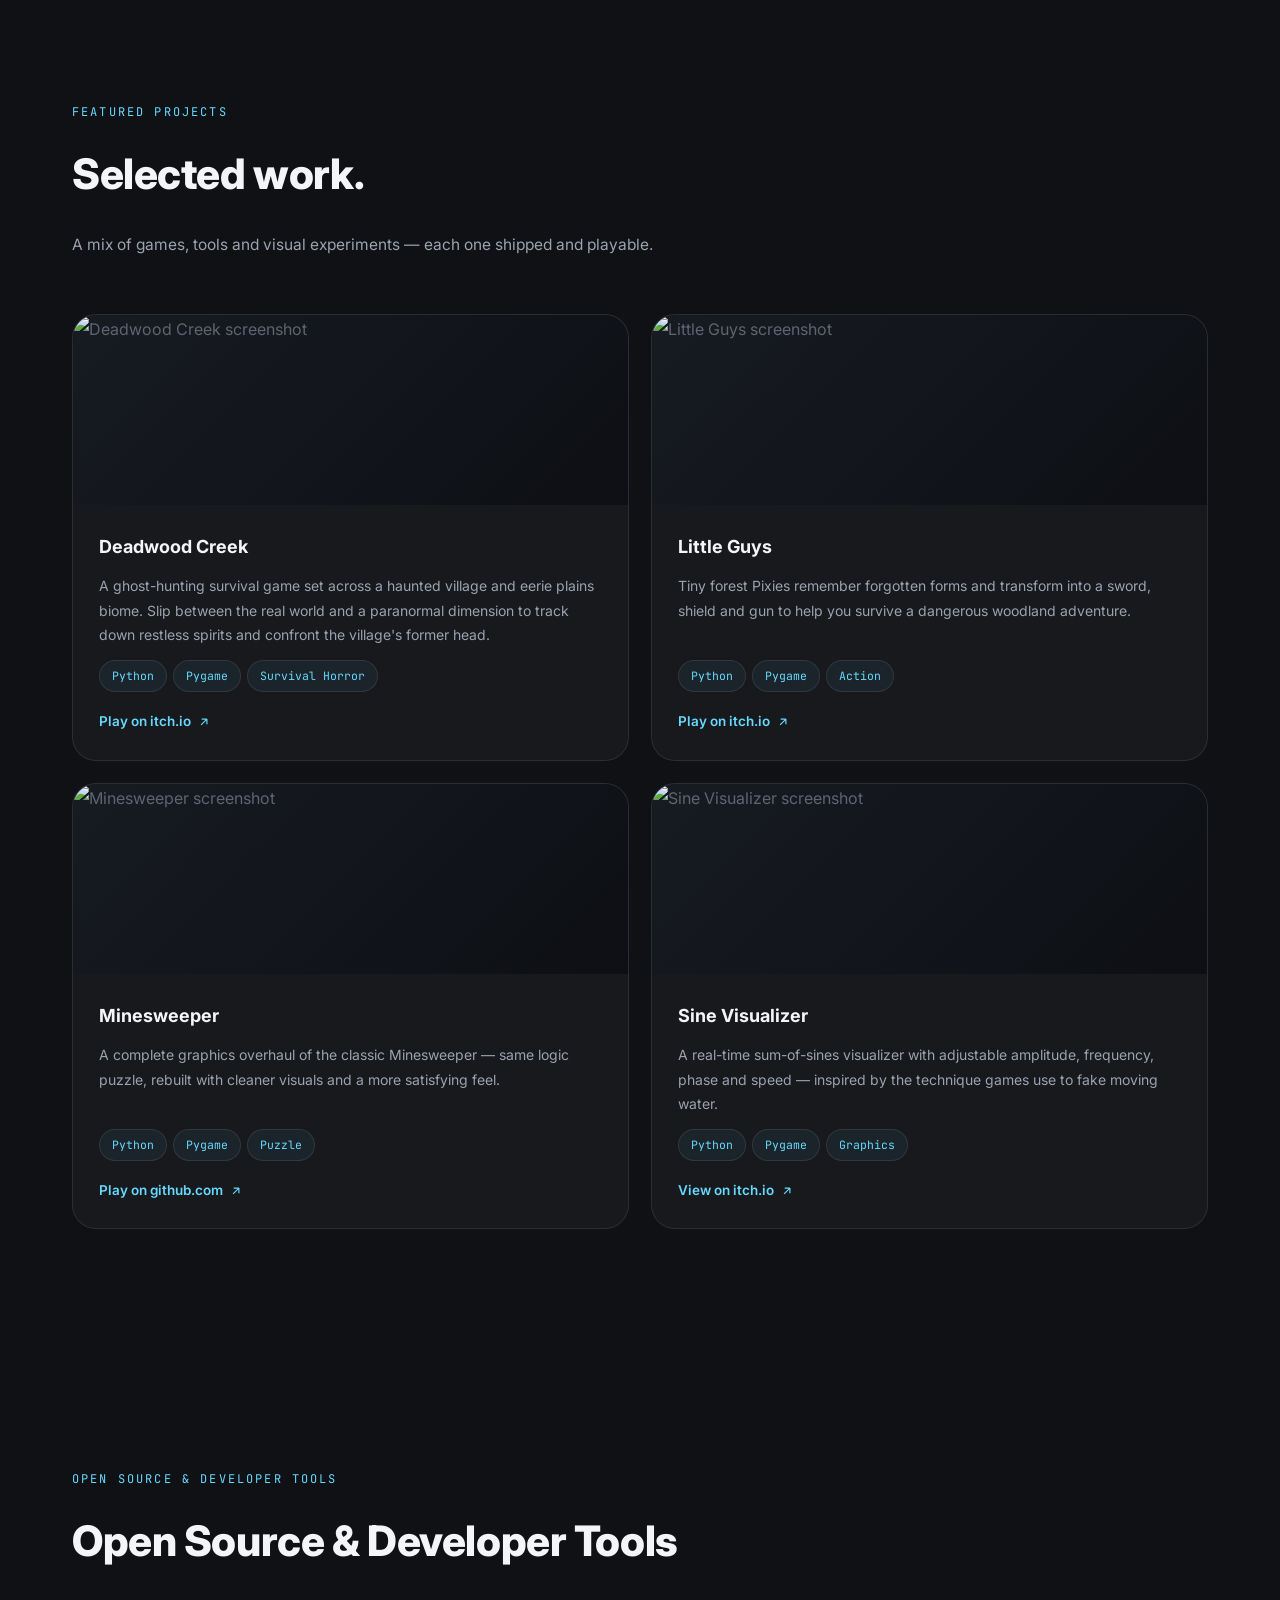
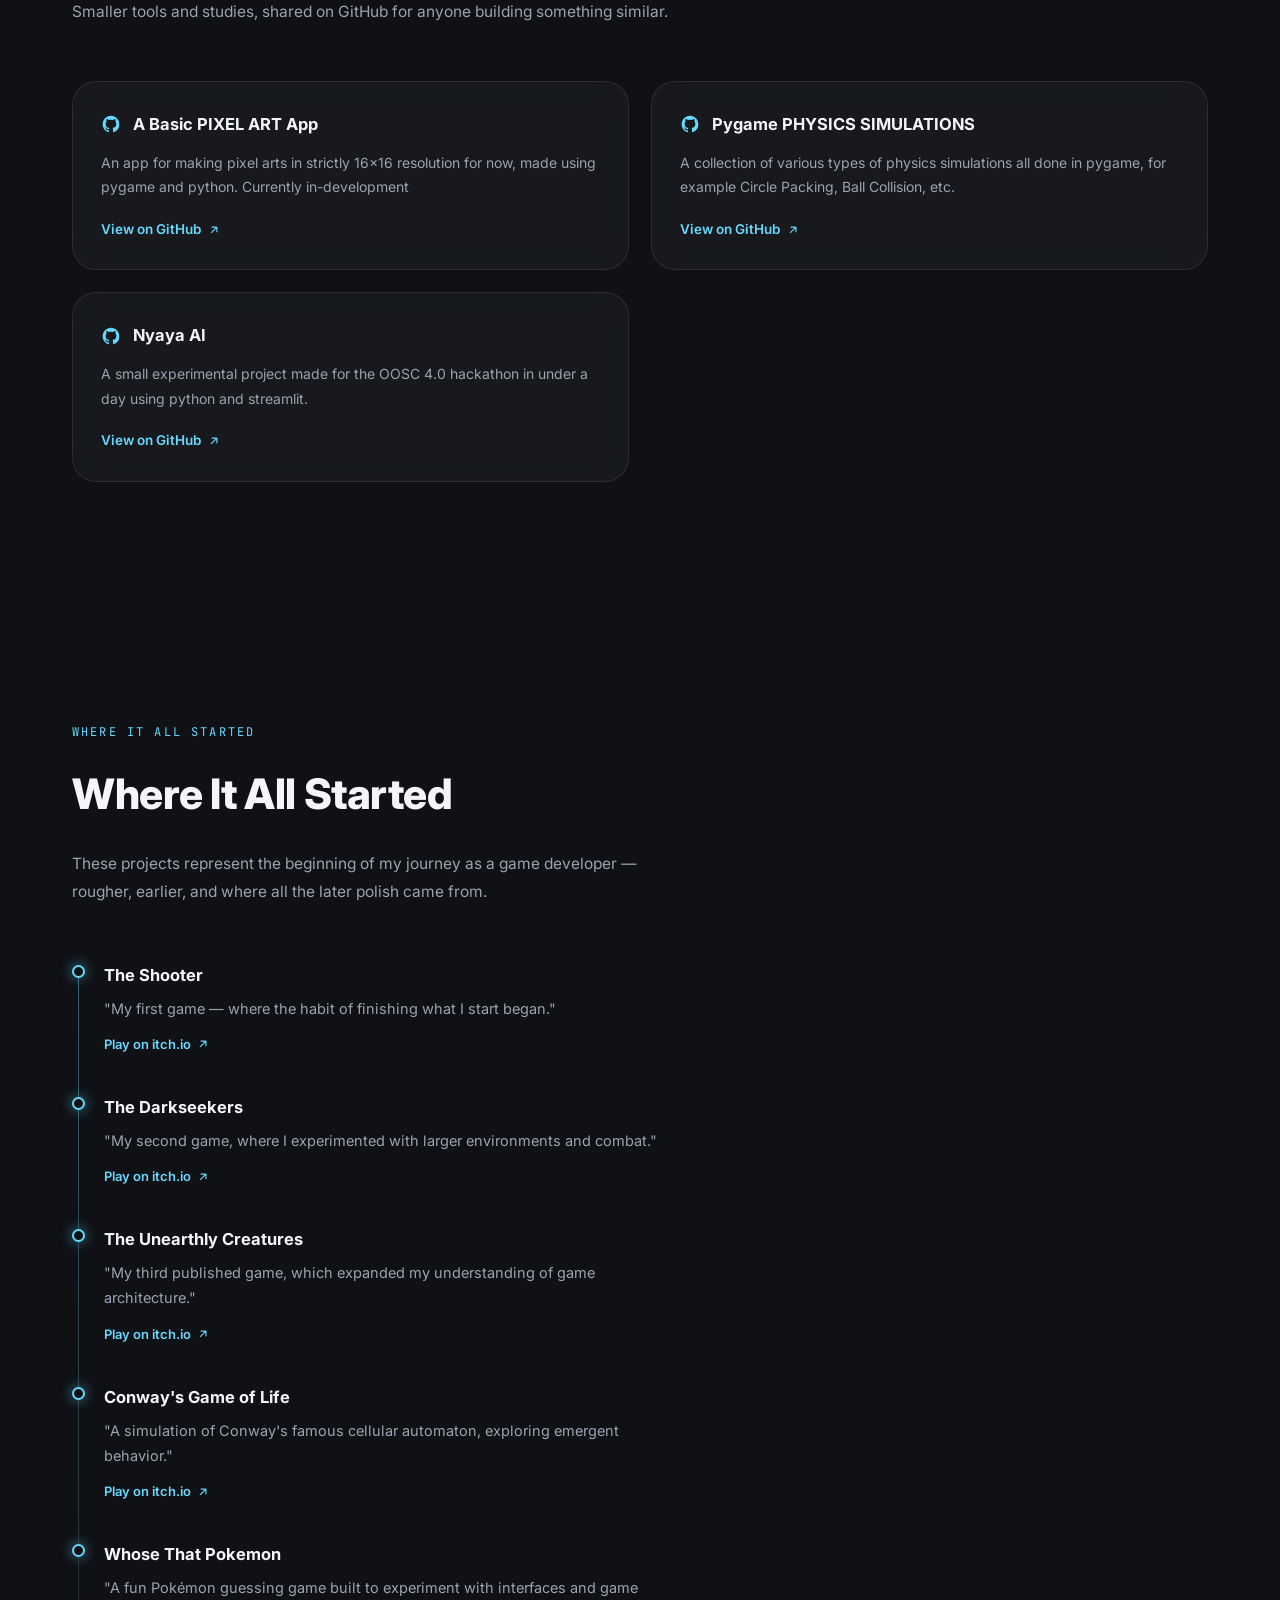
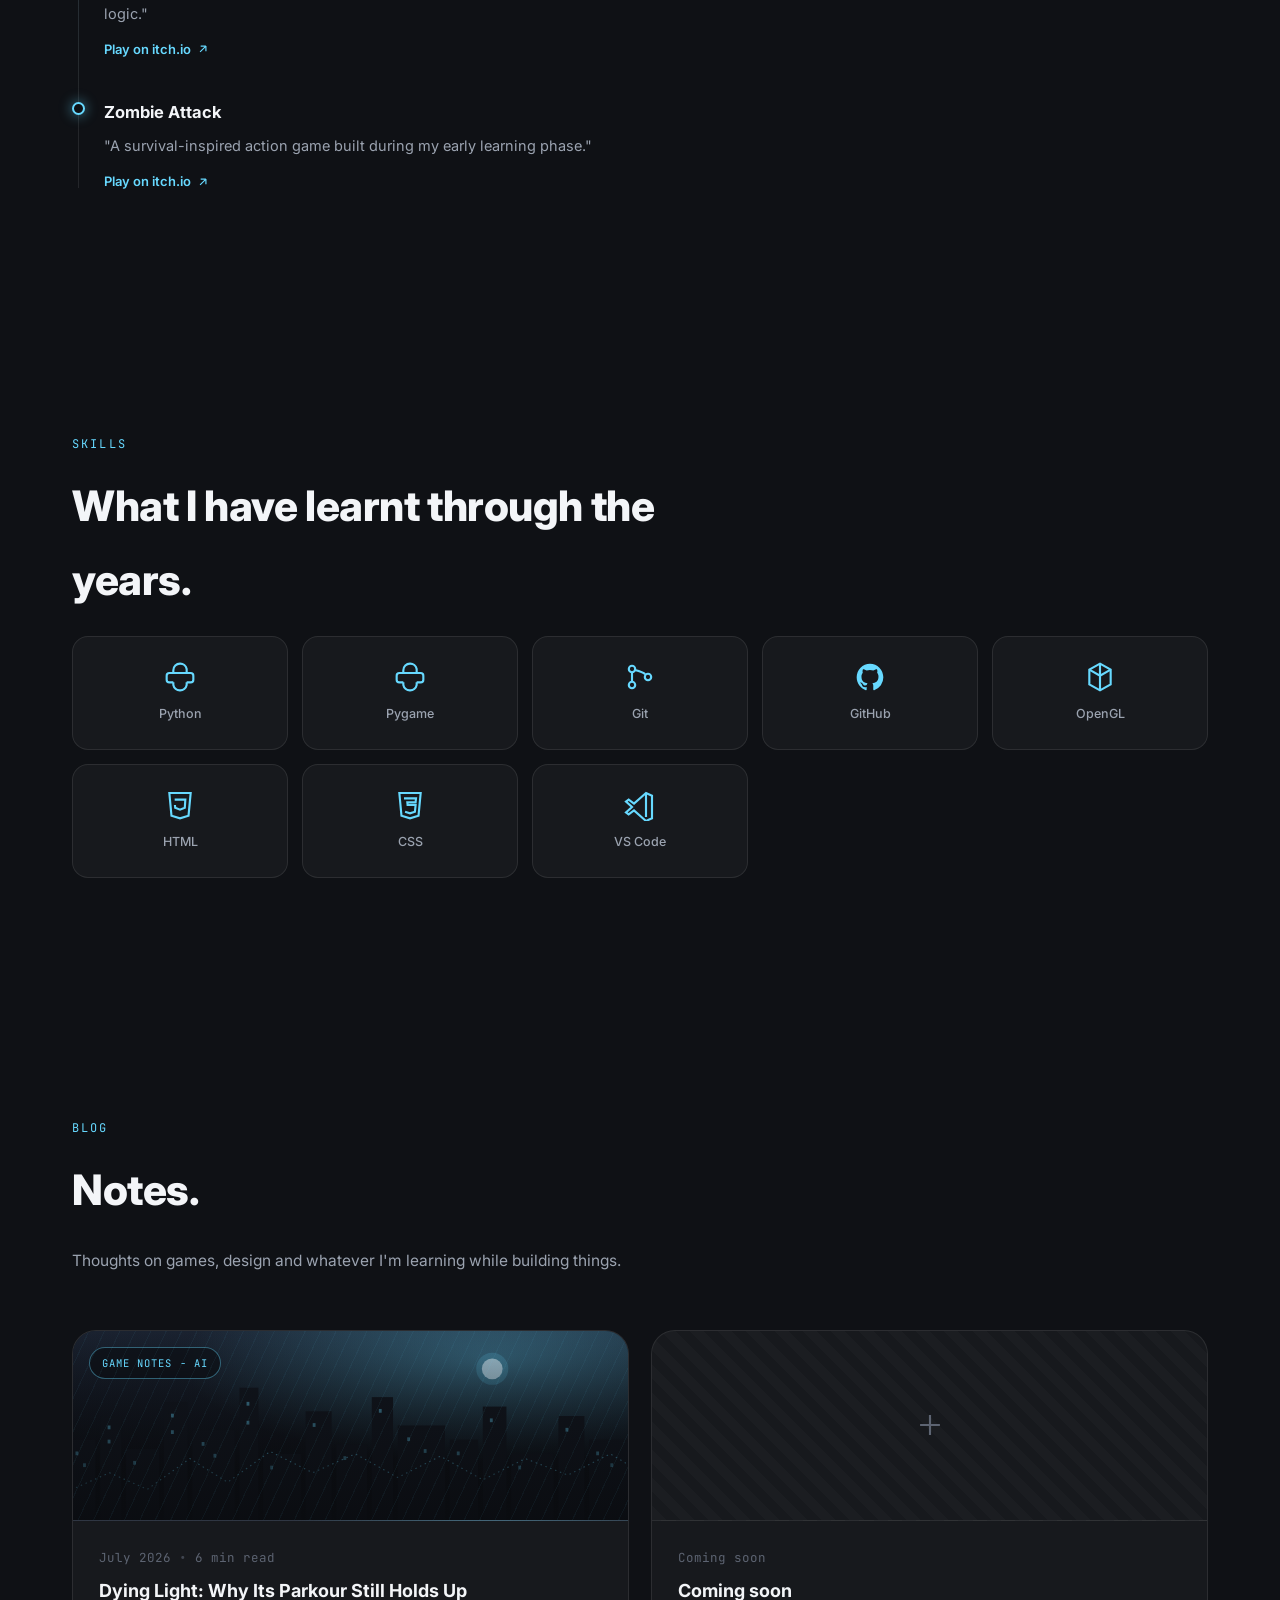
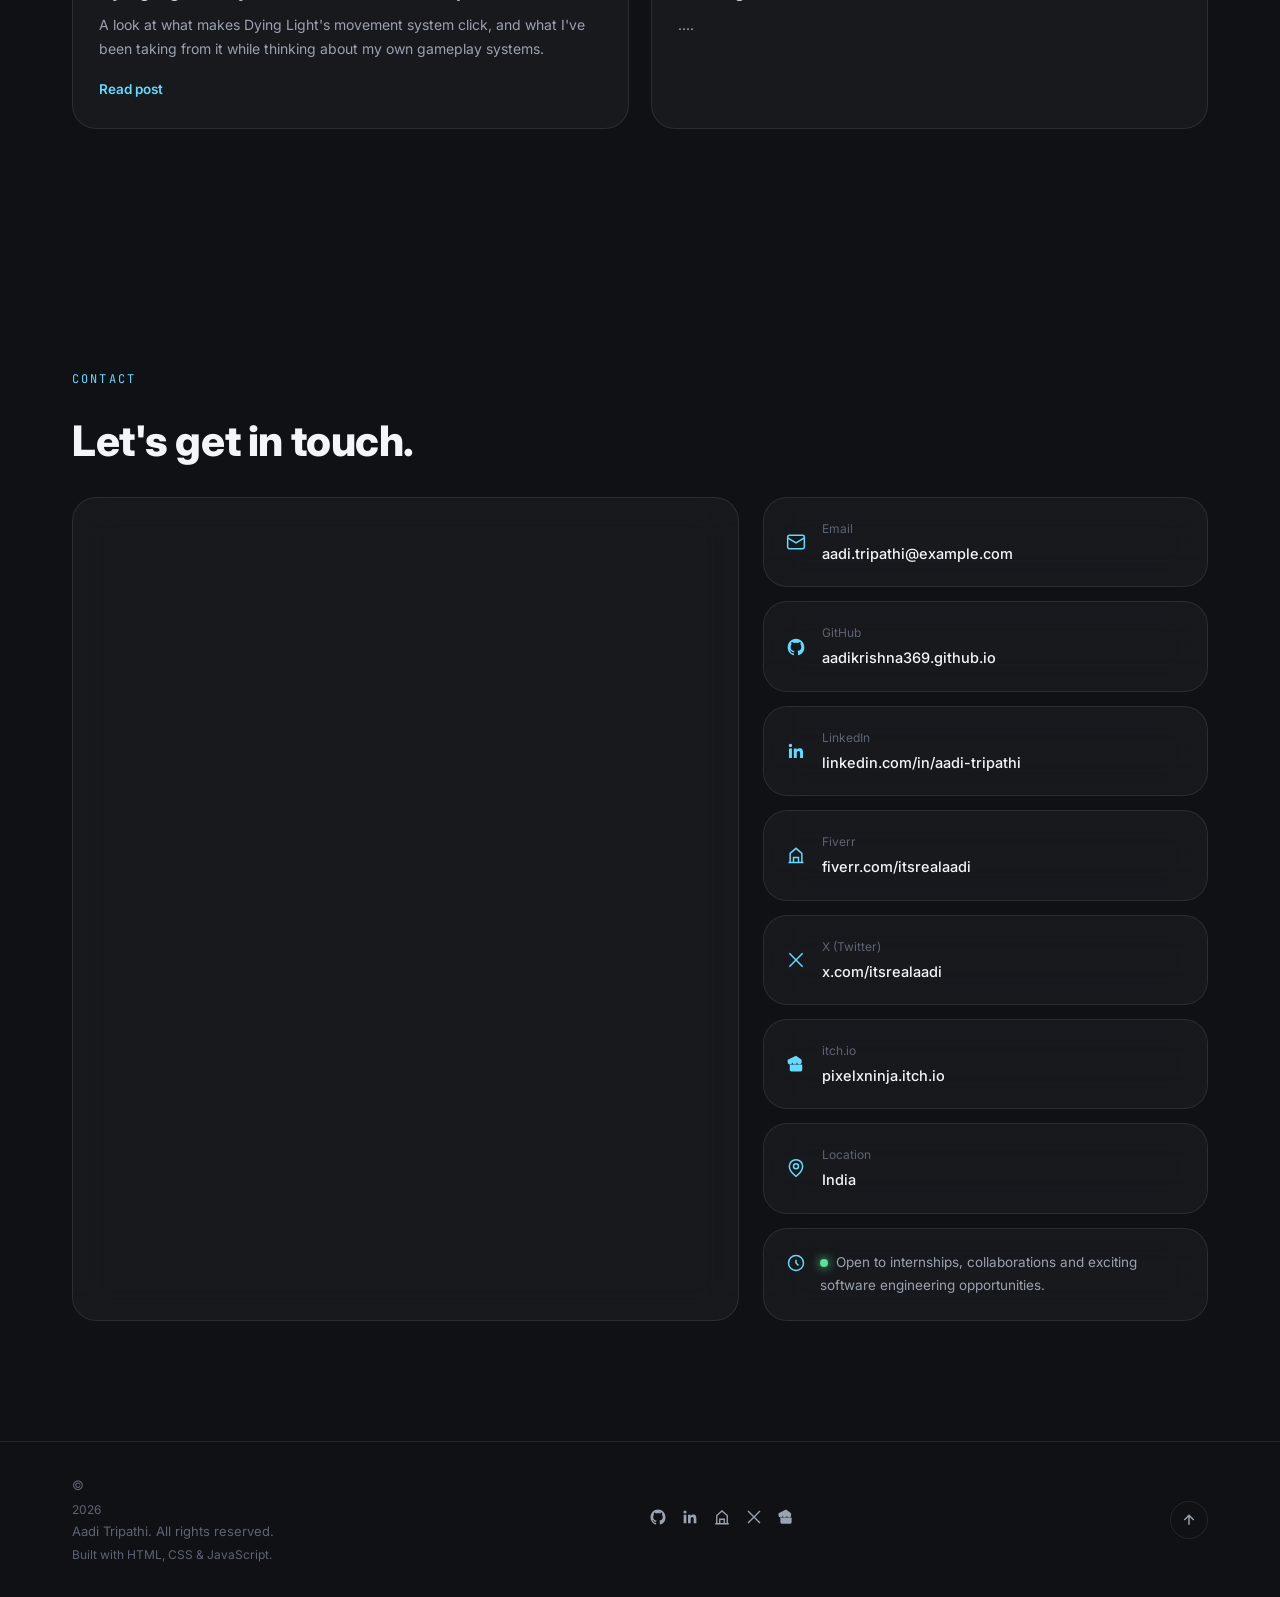
==== commit 8c35404d: "Update index.html to renew" ====
--- a/index.html
+++ b/index.html
@@ -1,4 +1,5 @@
 <!DOCTYPE html>
+<!-- add a comment  -->
 <html lang="en">
 <head>
 <meta charset="UTF-8">
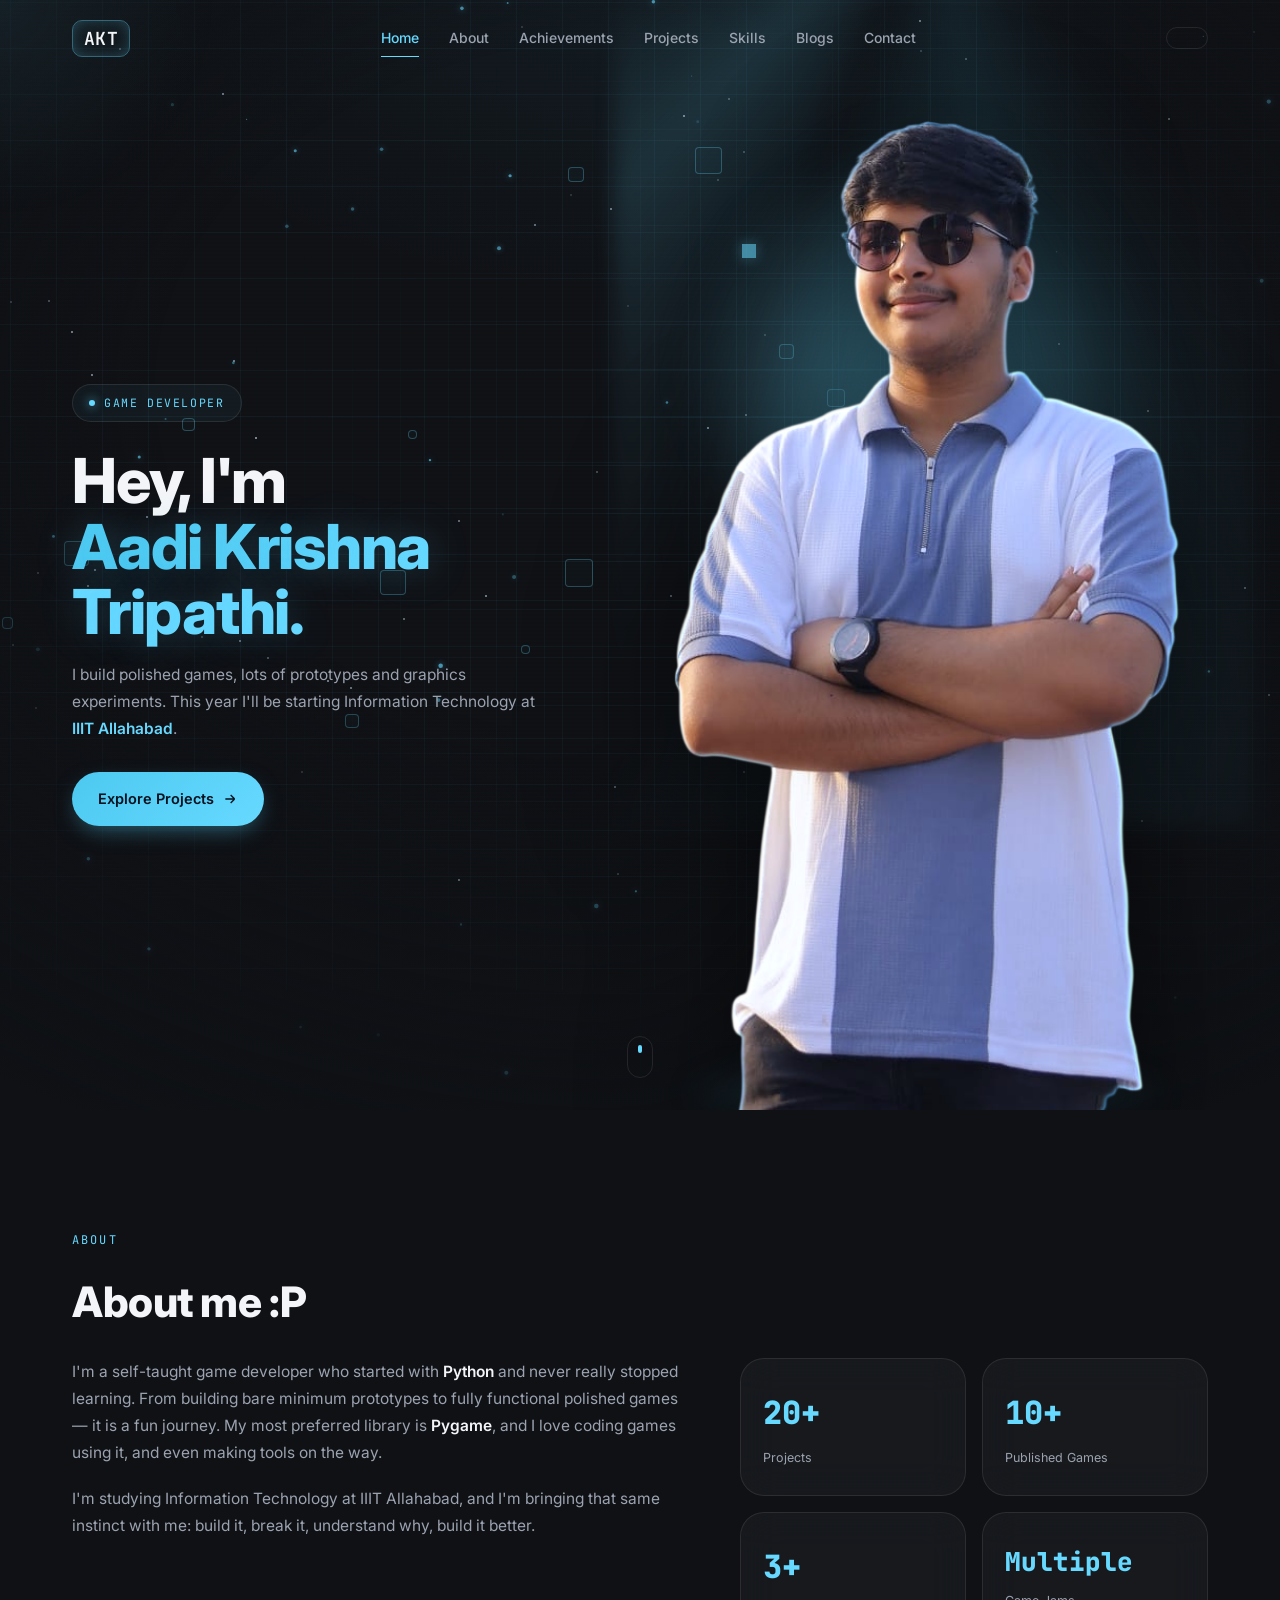
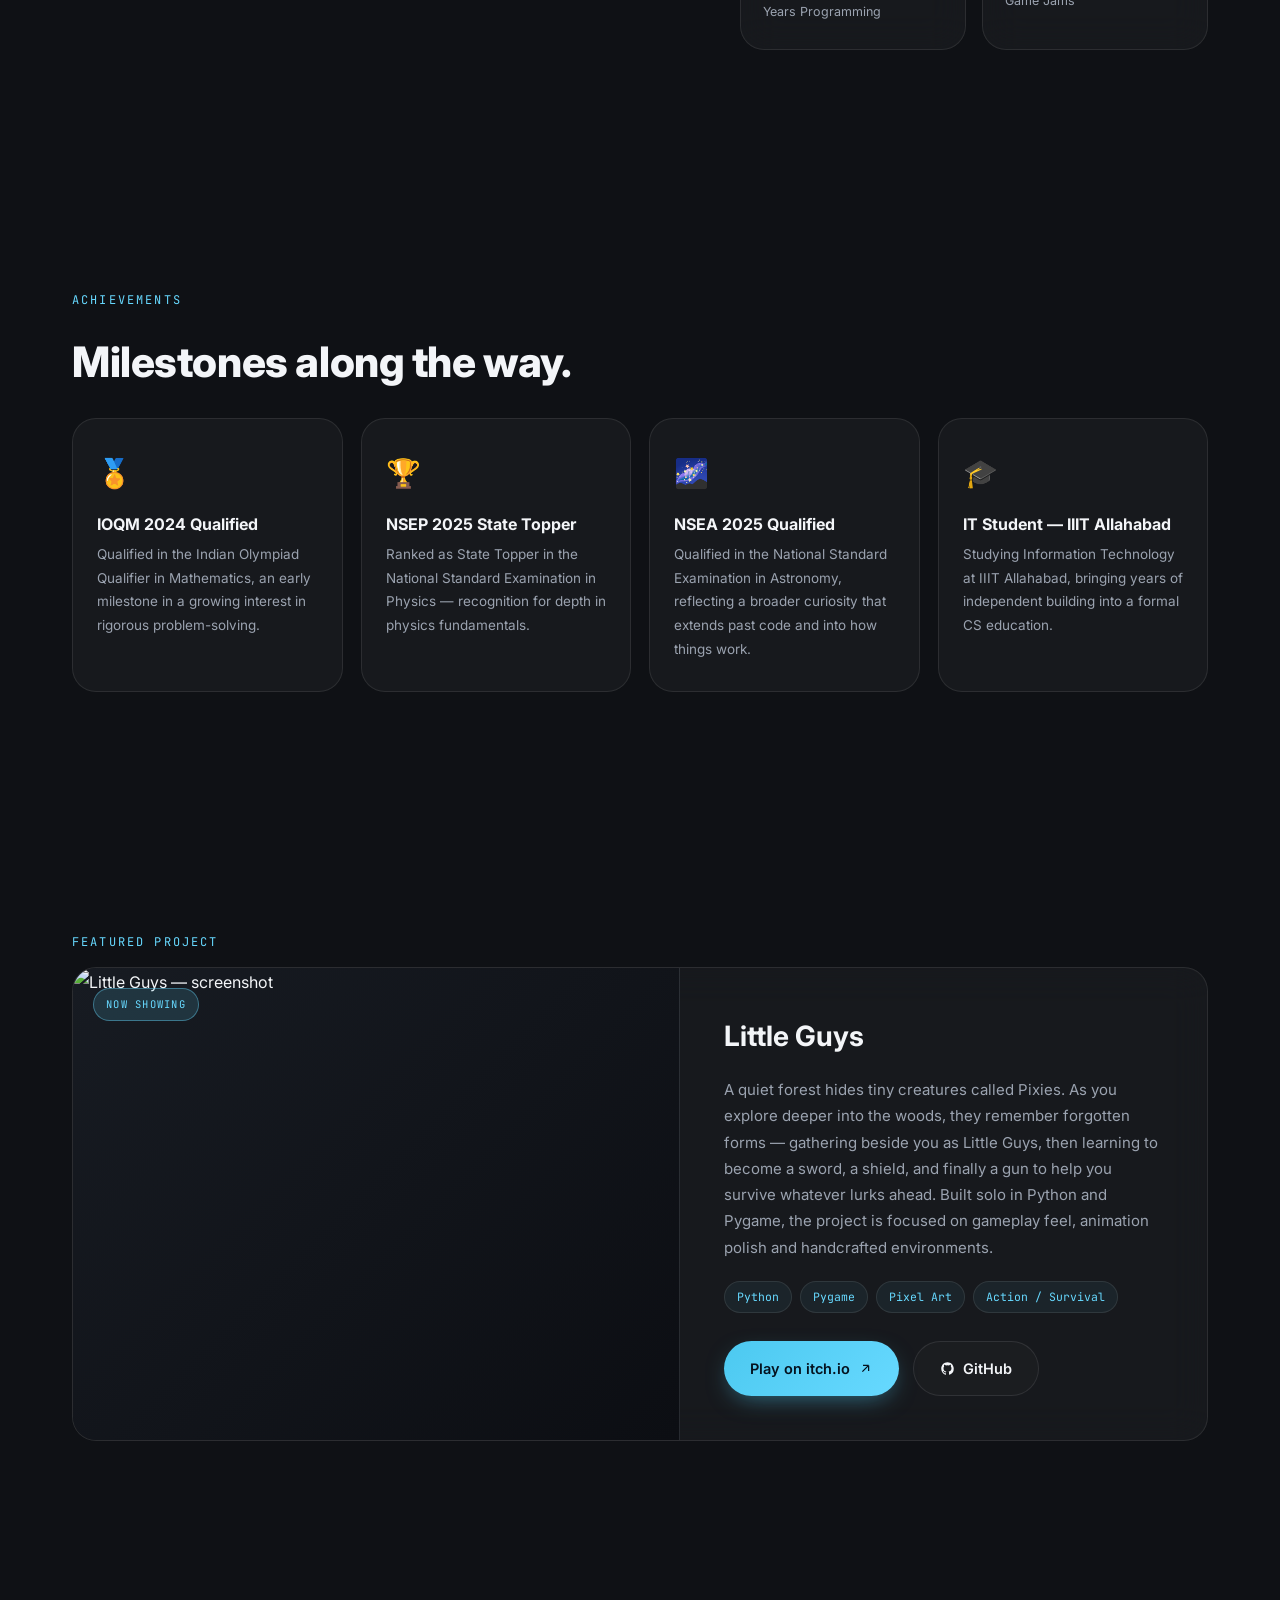
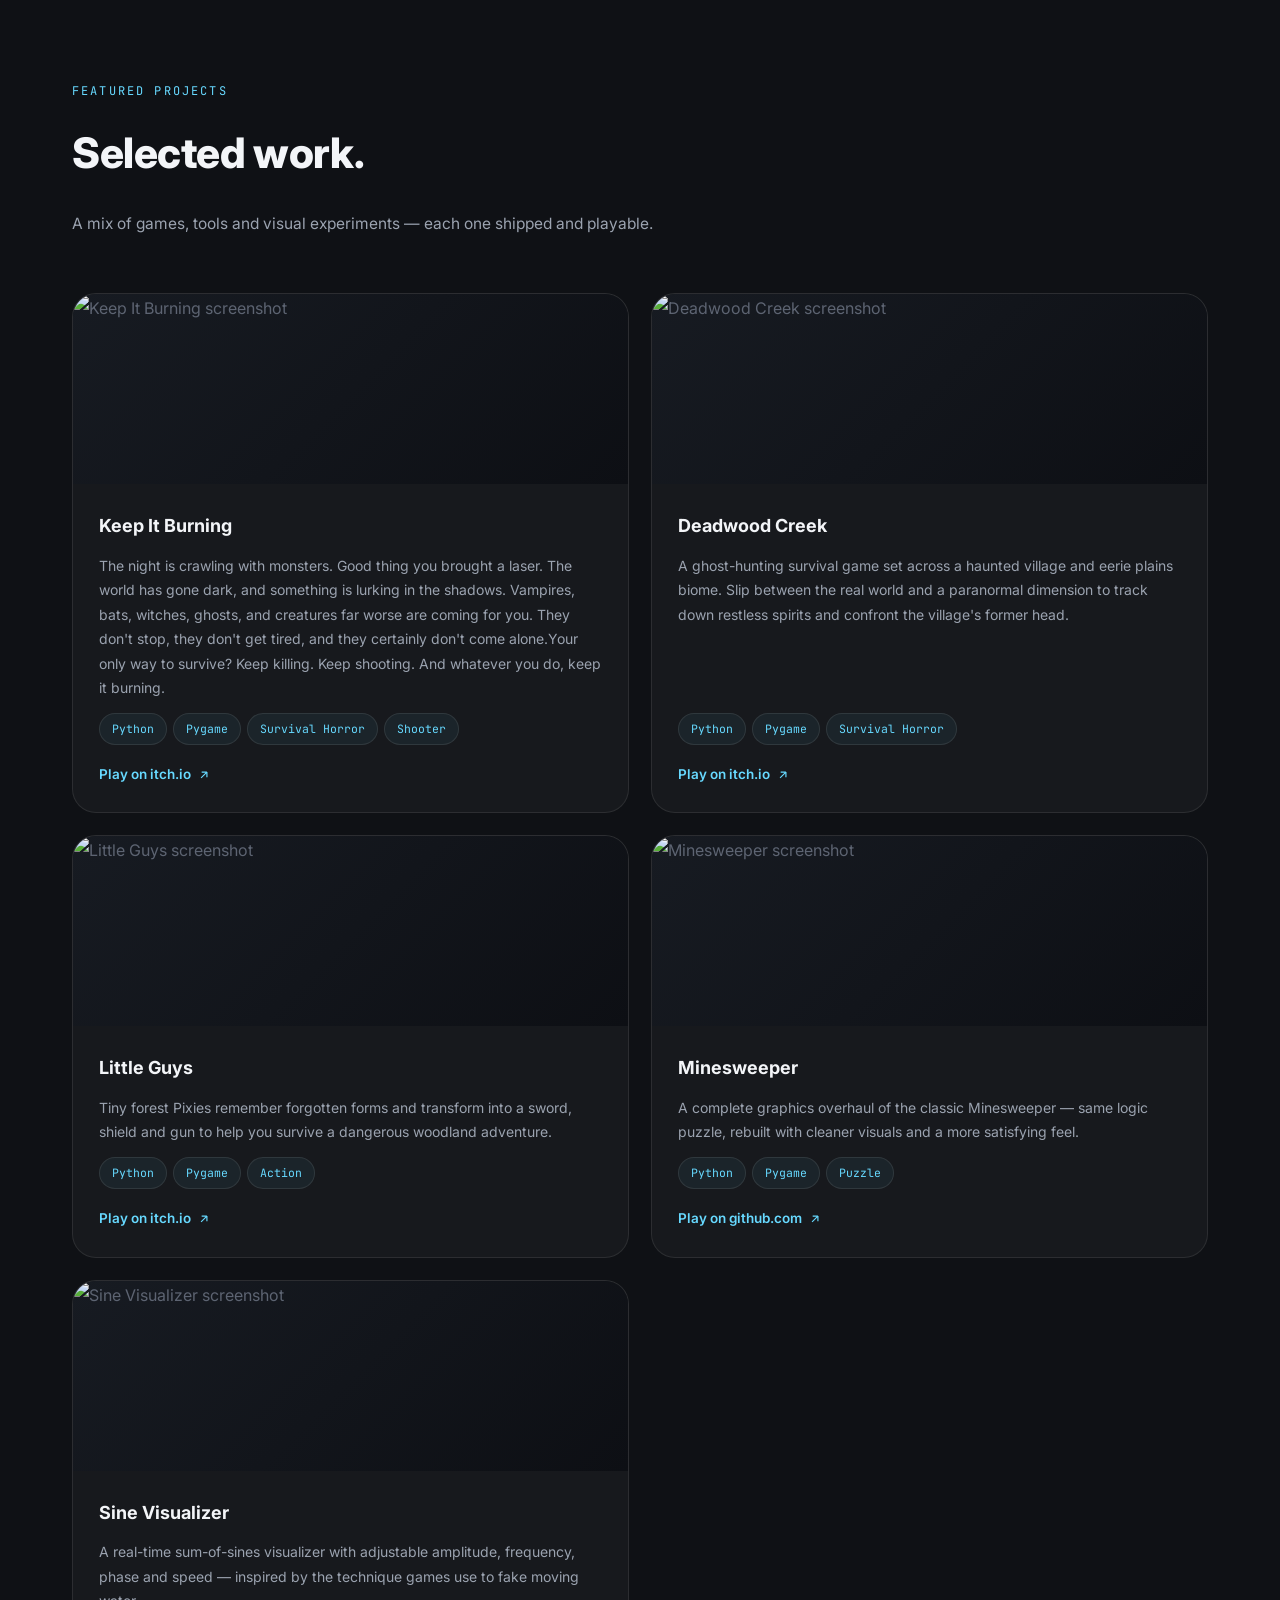
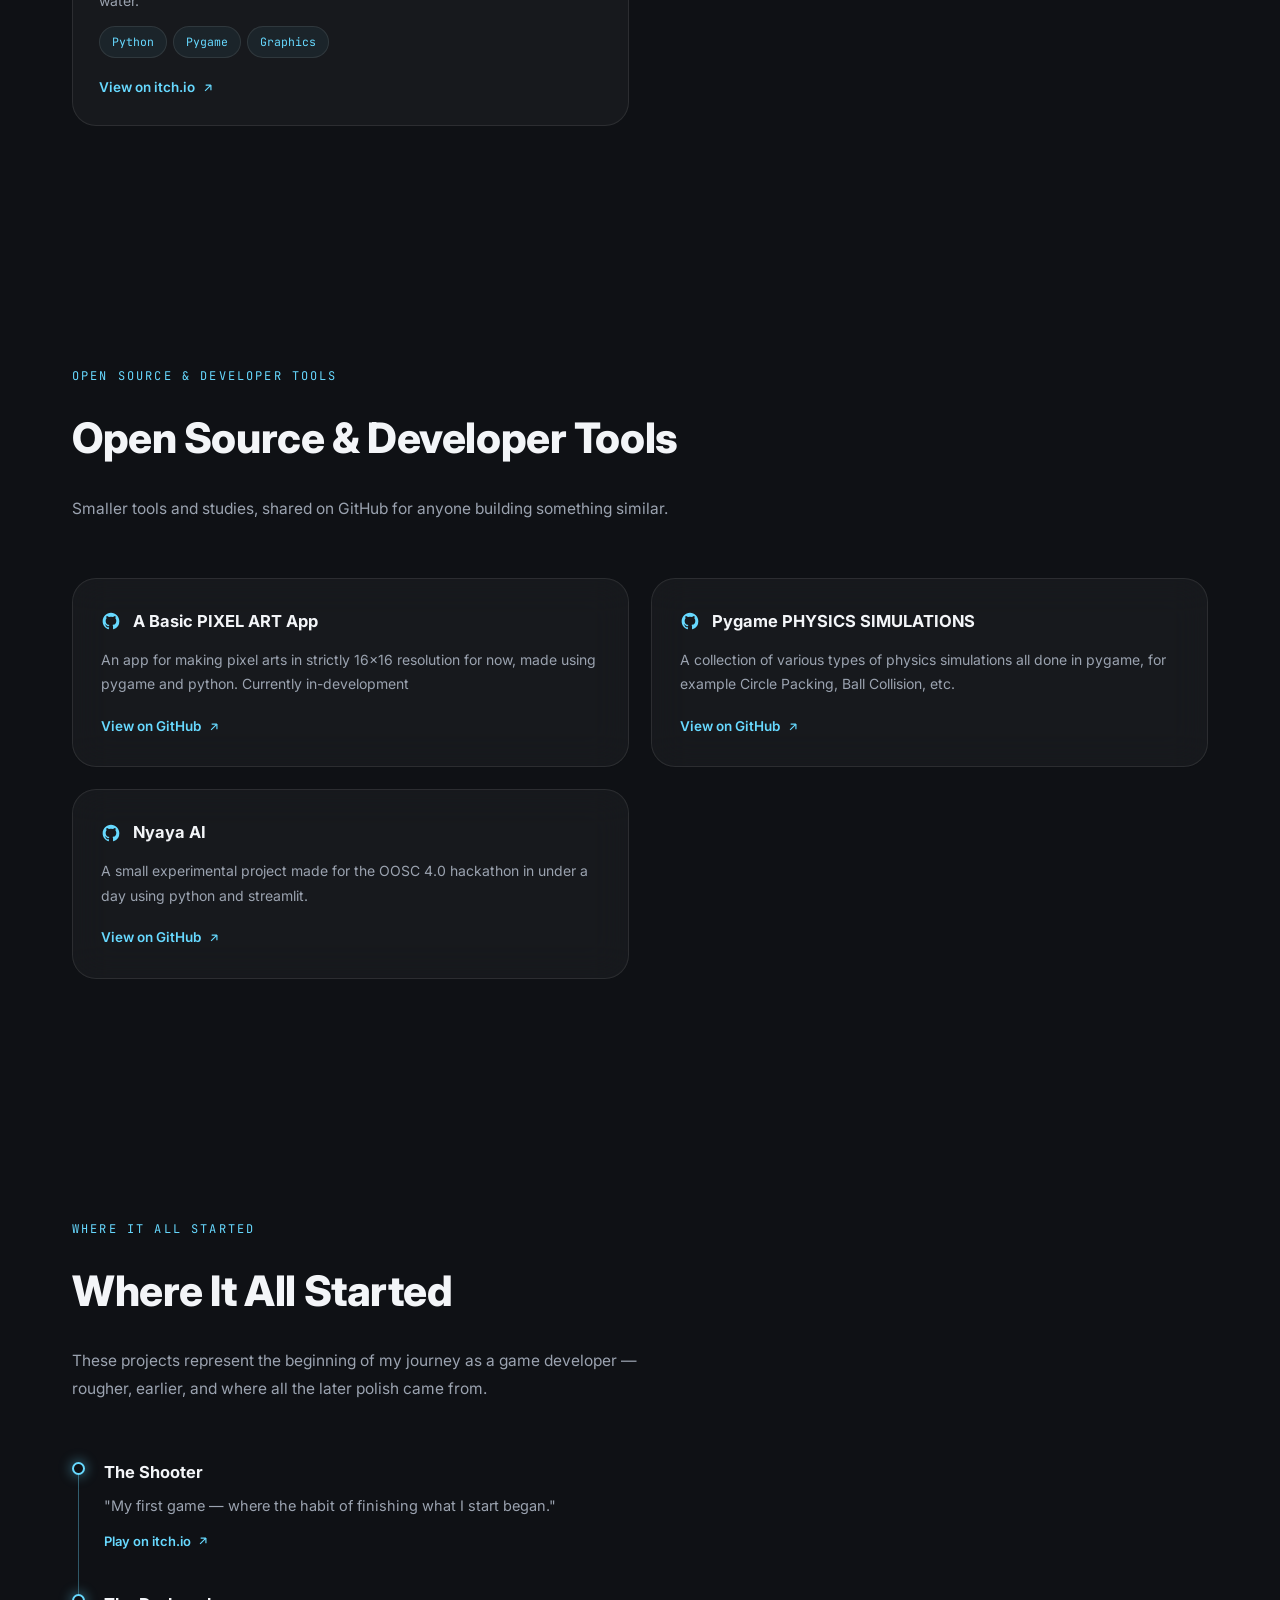
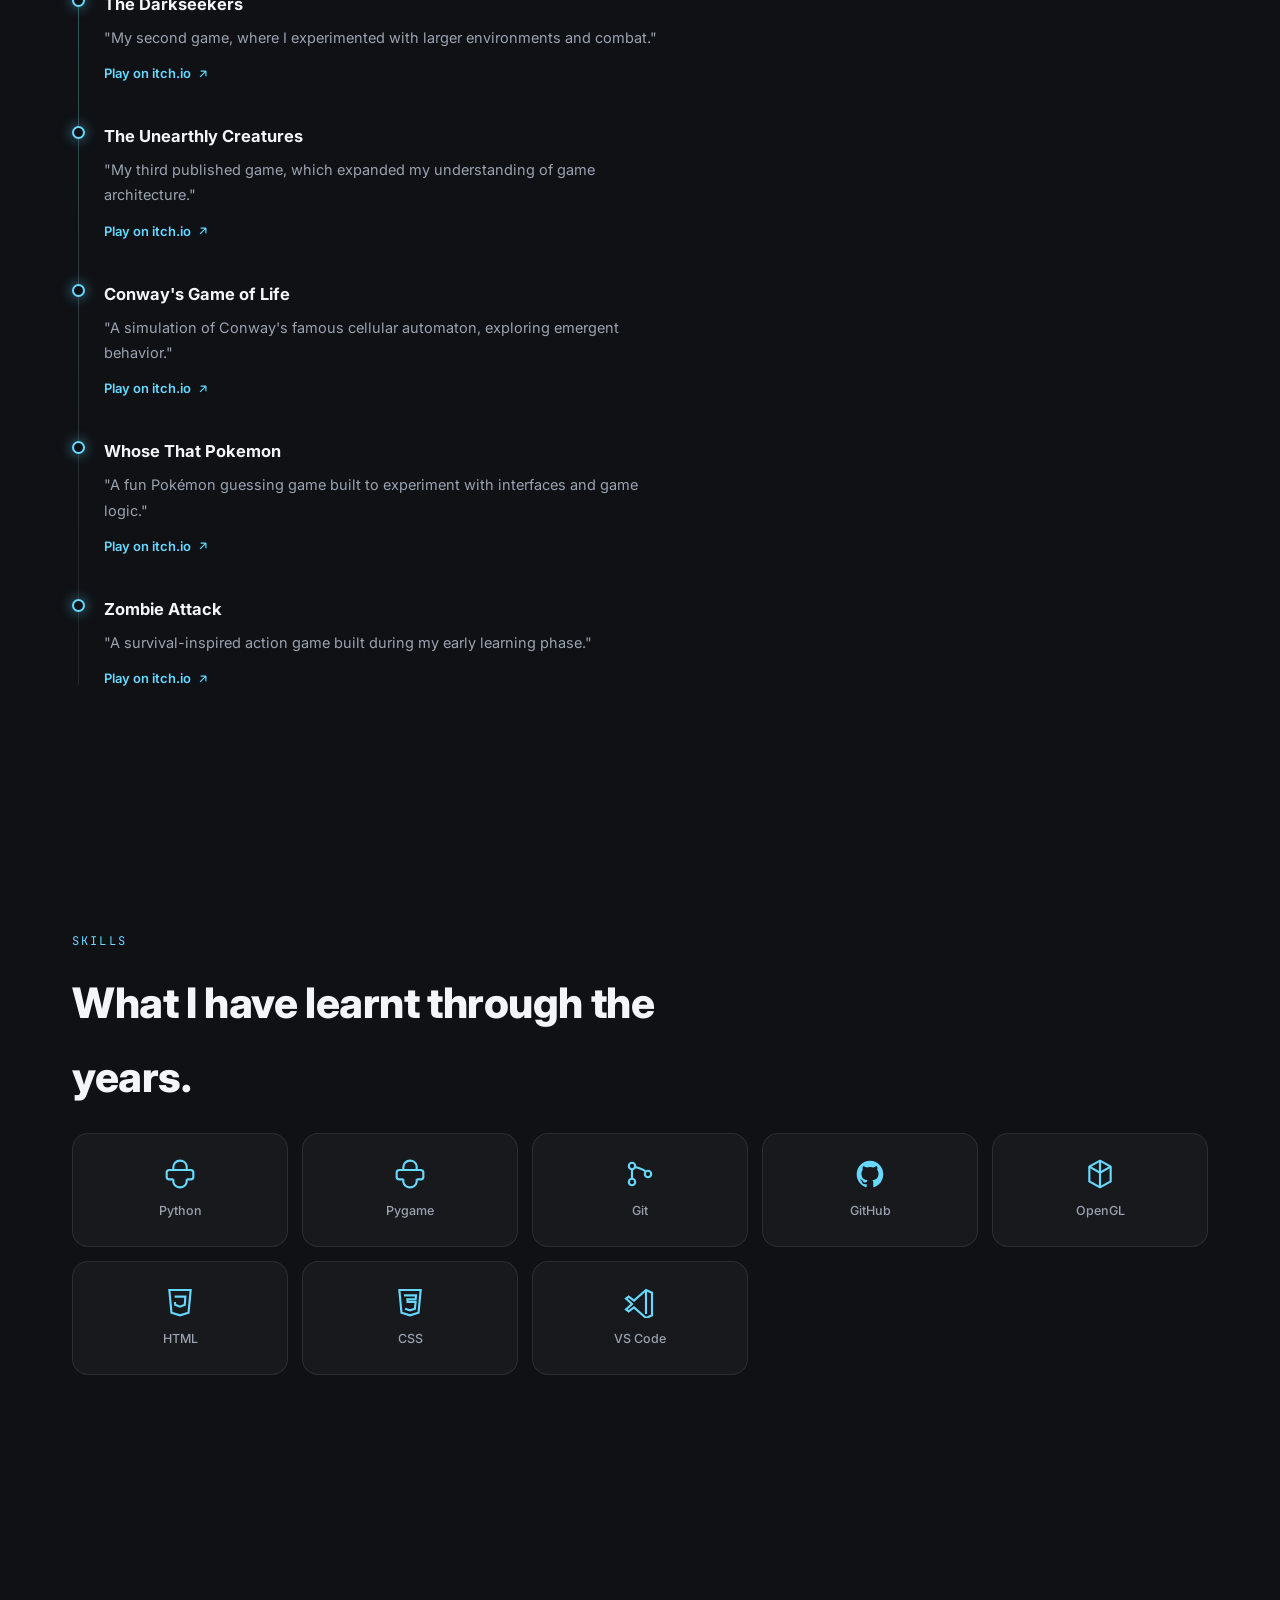
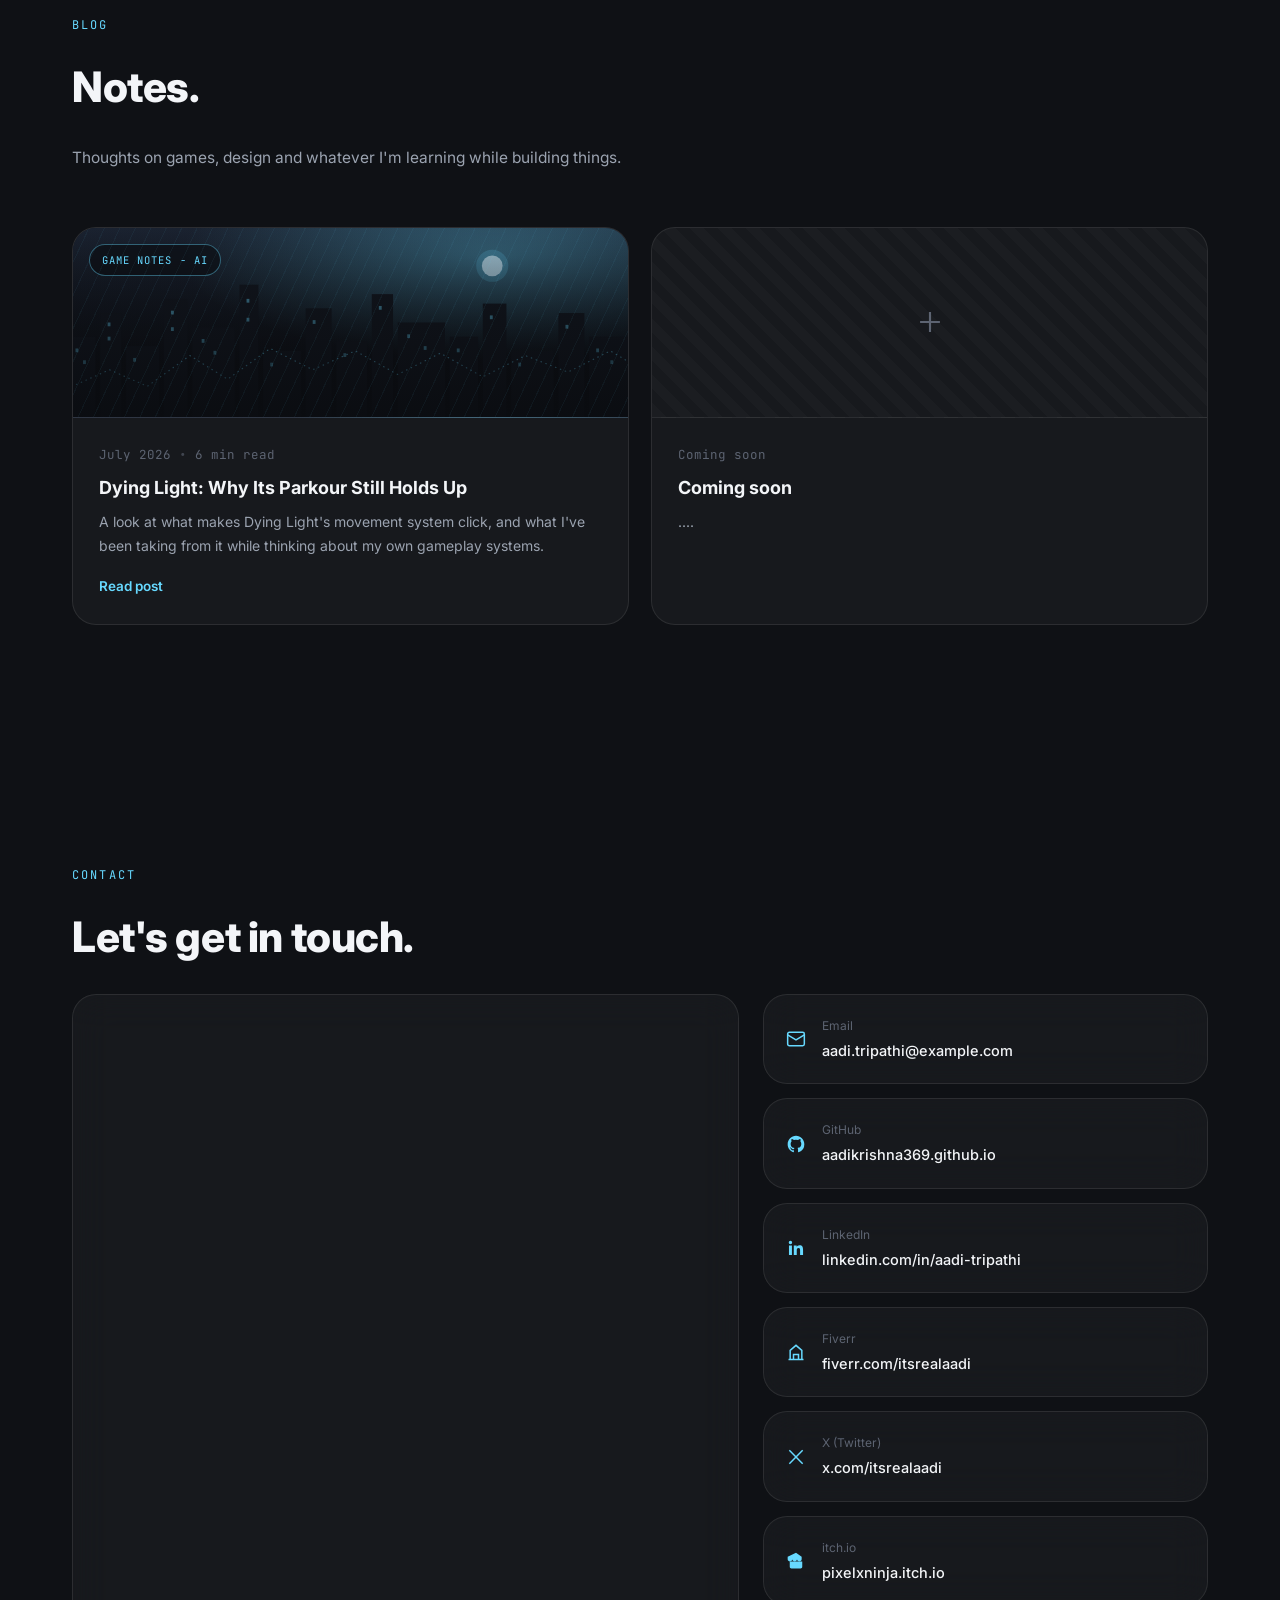
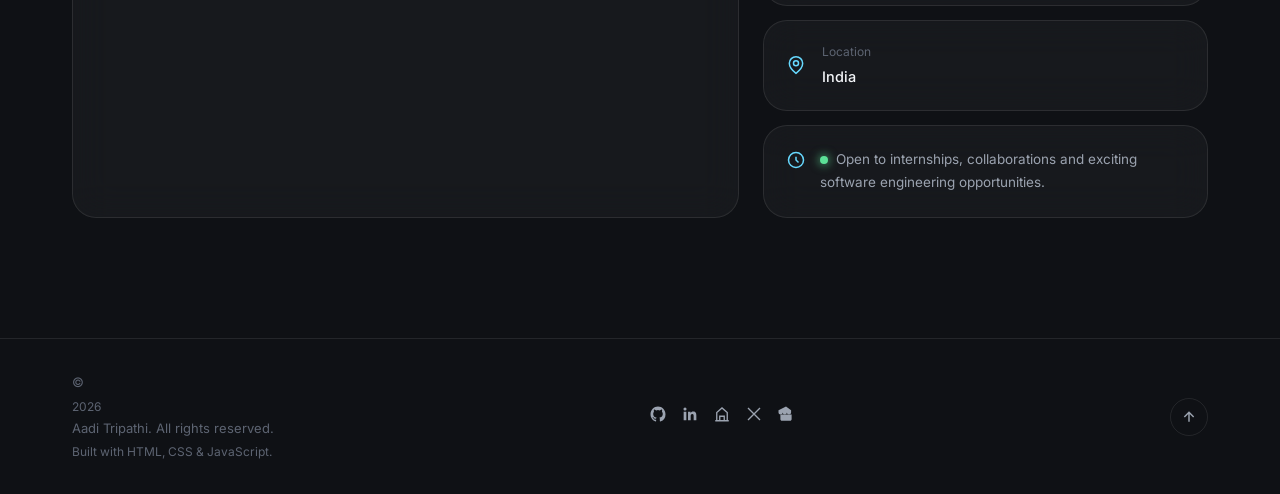
==== commit 972c7e68: "Updated with new game" ====
--- a/index.html
+++ b/index.html
@@ -129,7 +129,7 @@
 </p>
 <p>
 
-  I'm starting Information Technology at IIIT Allahabad this year, and I'm bringing that same instinct with me: build it, break it, understand why, build it better.
+  I'm studying Information Technology at IIIT Allahabad, and I'm bringing that same instinct with me: build it, break it, understand why, build it better.
 
 </p>
       </div>
